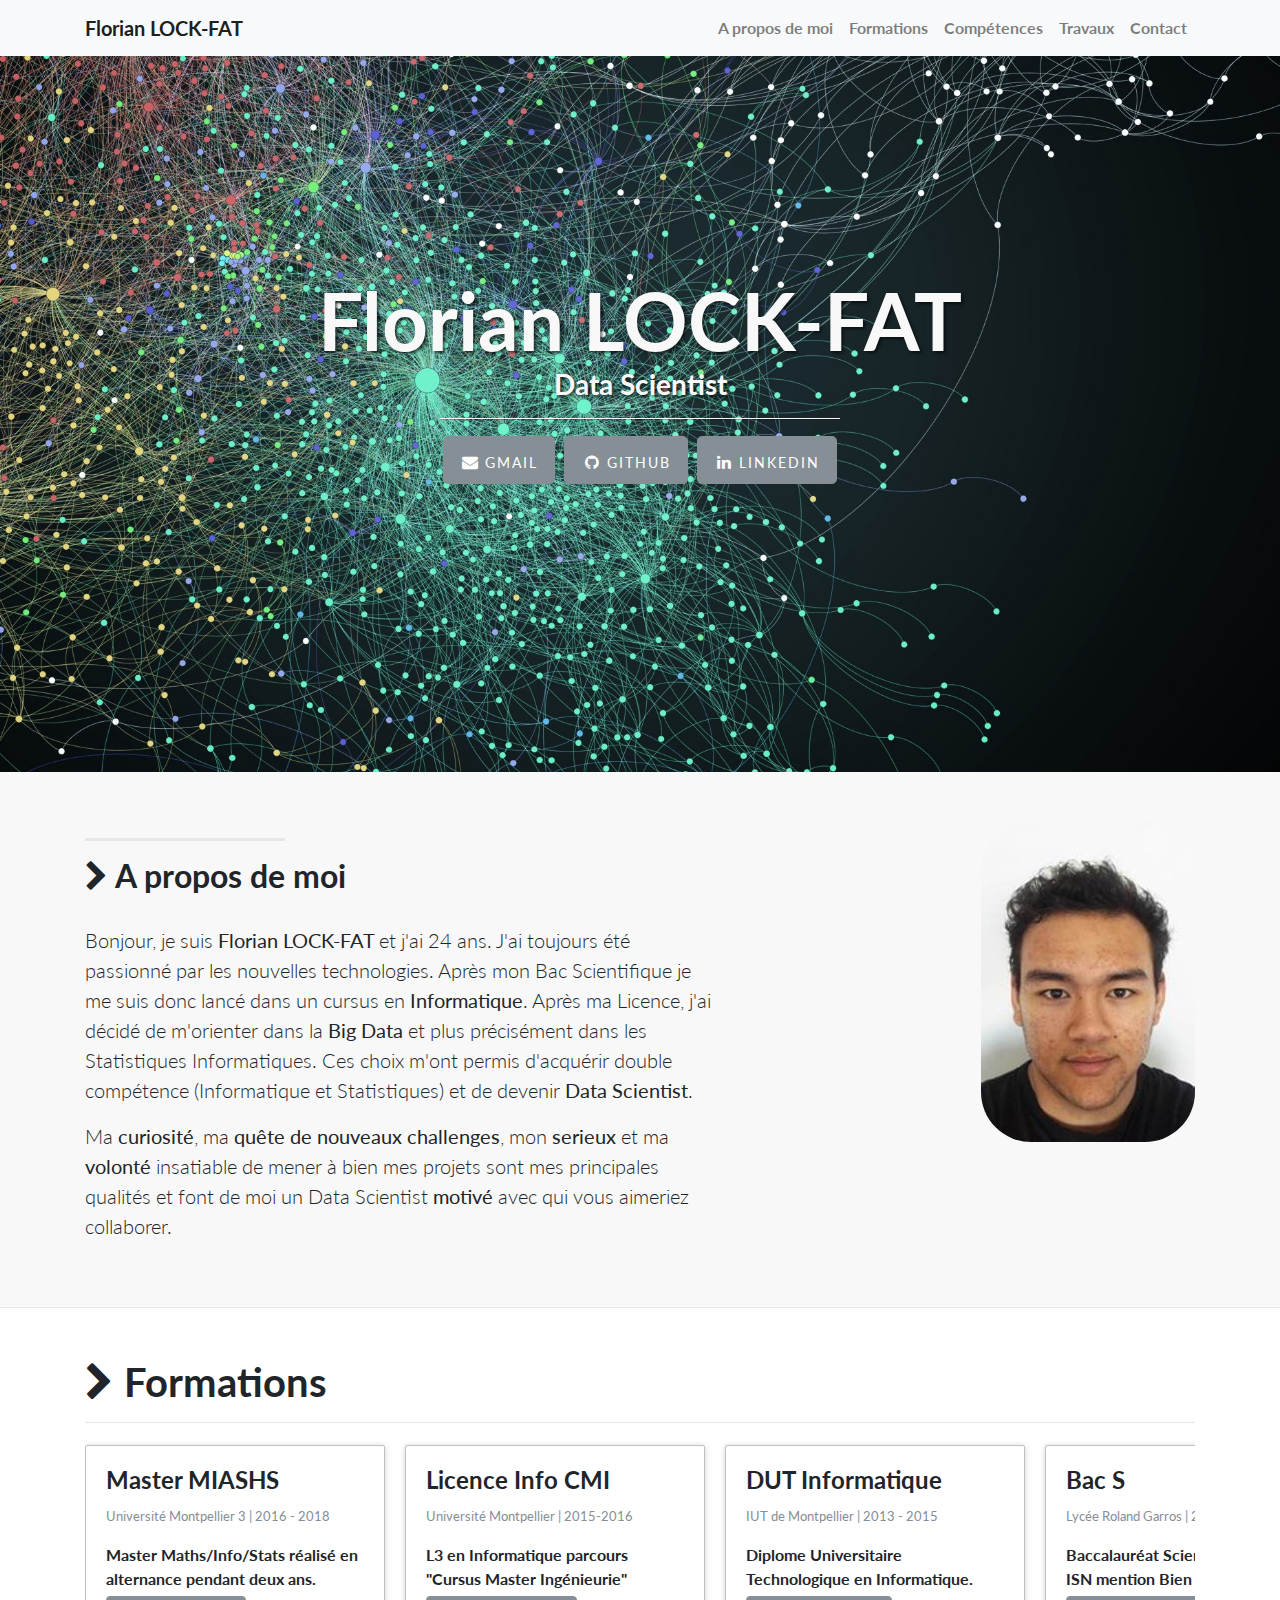
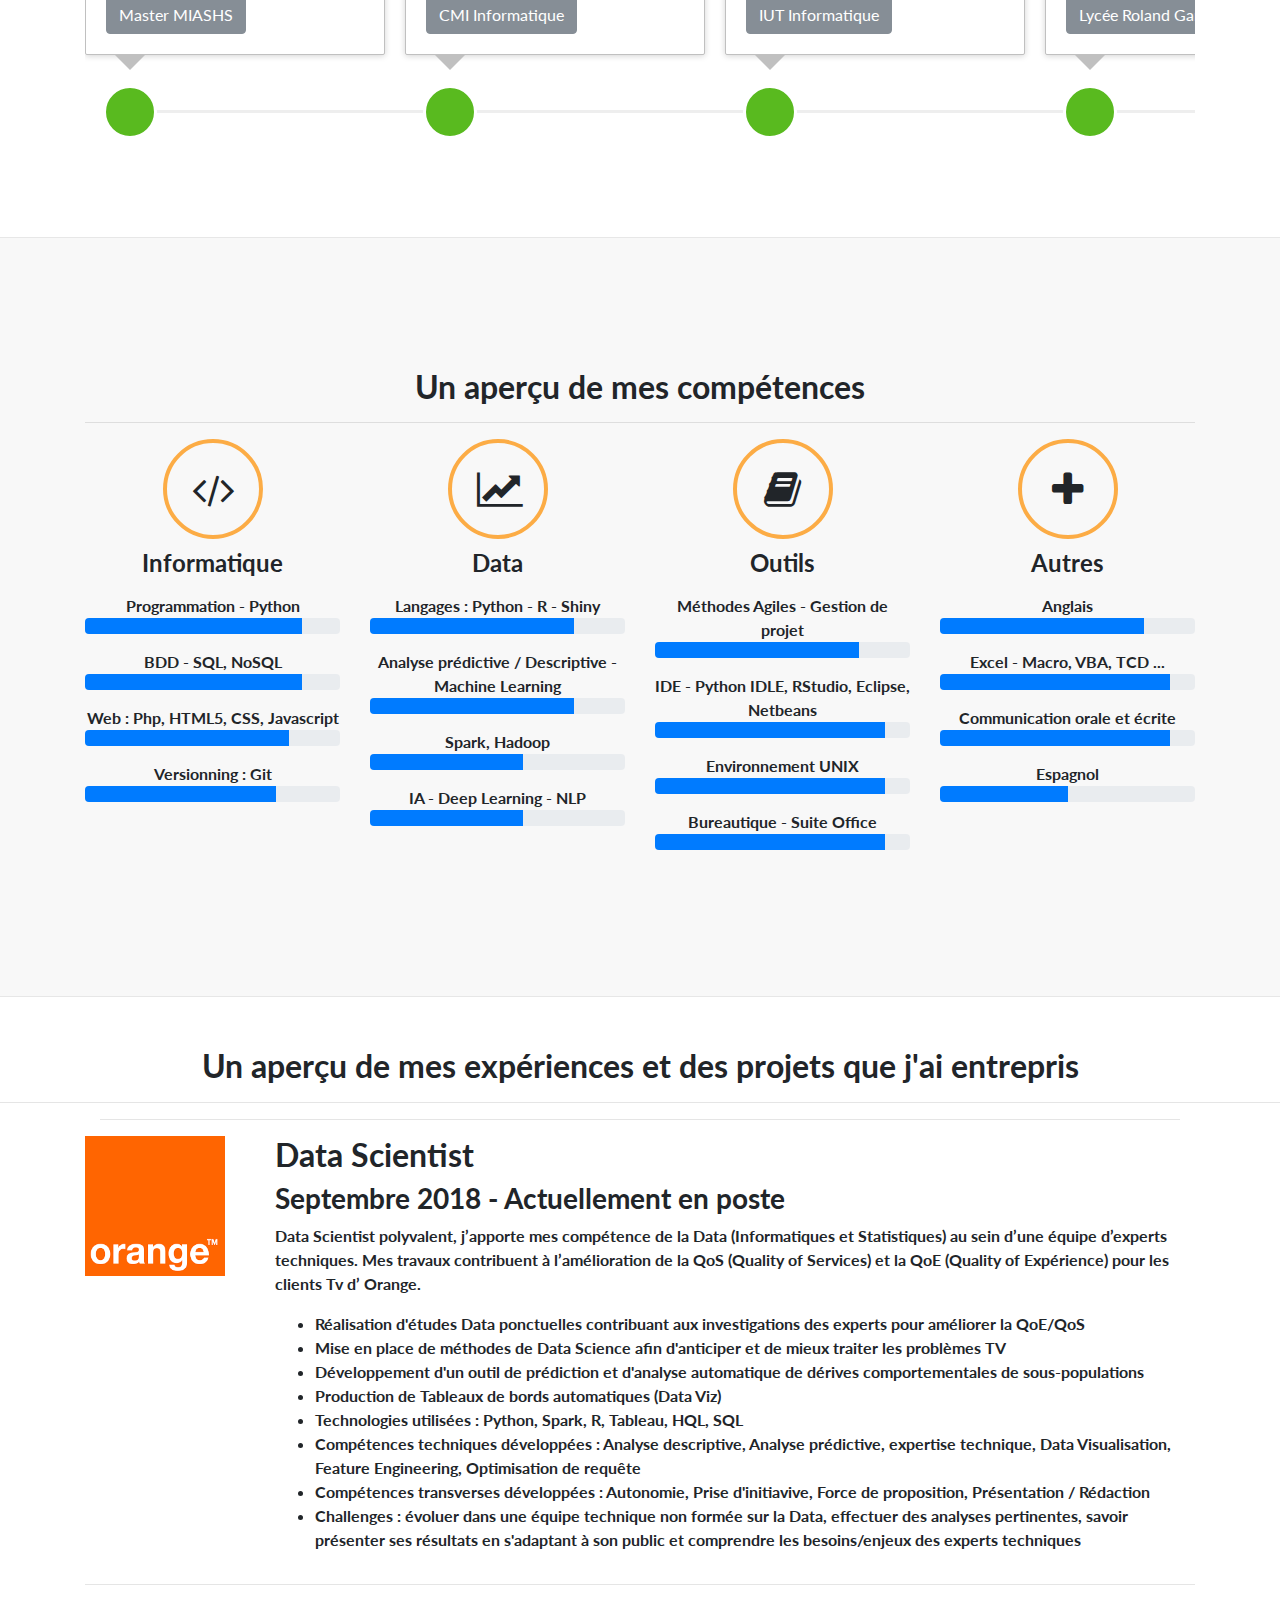
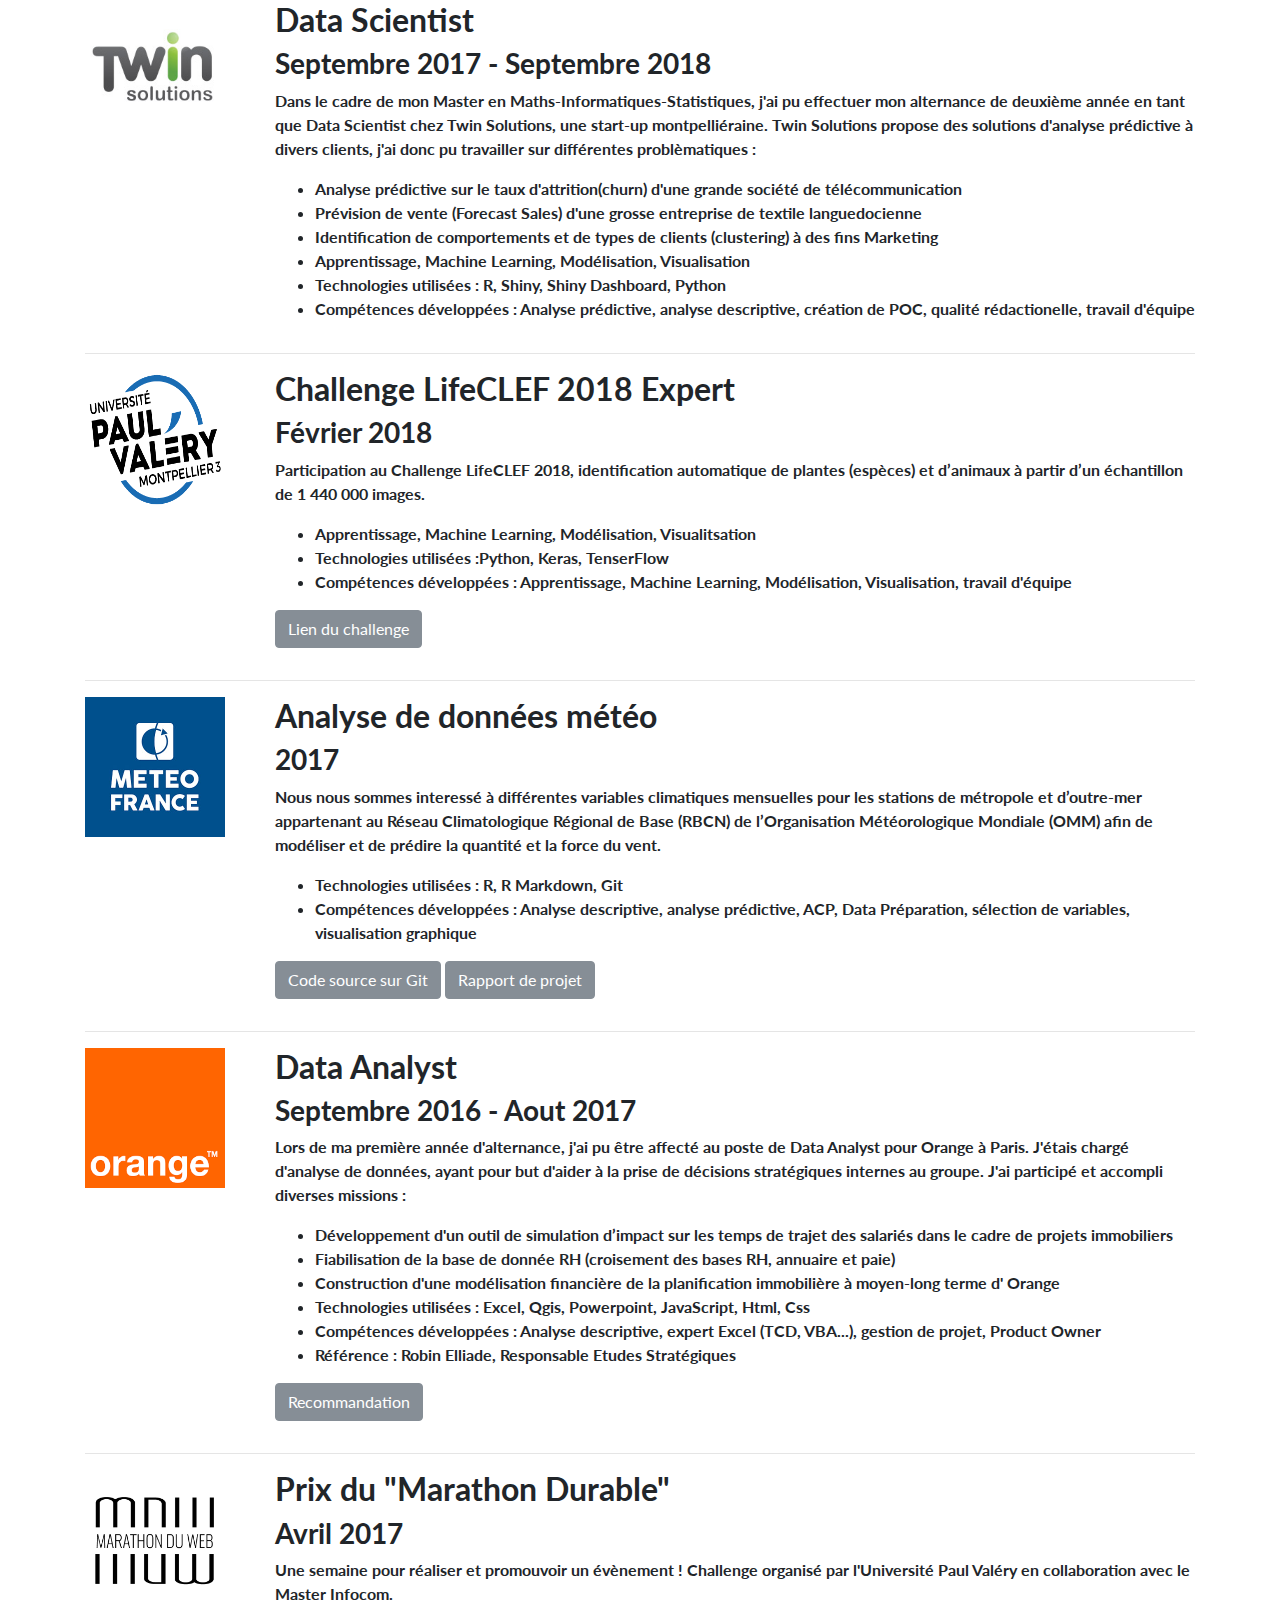
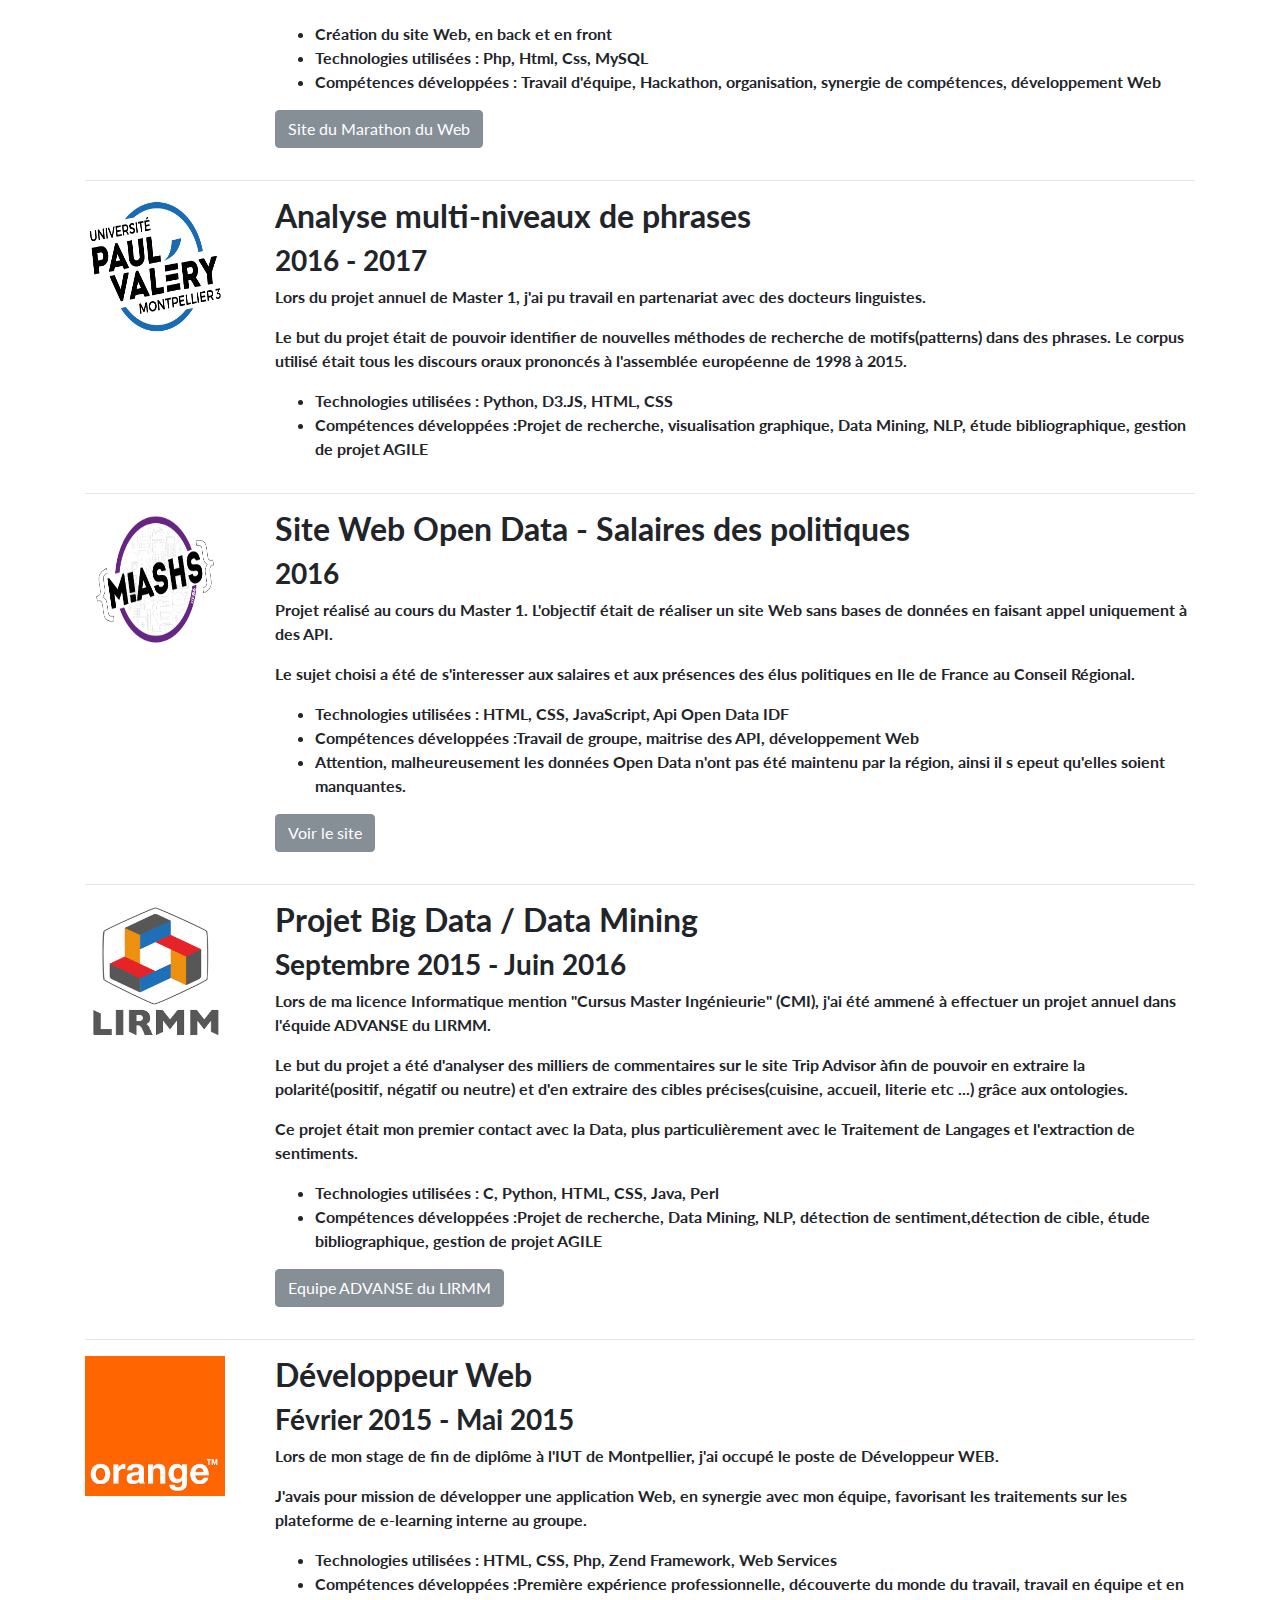
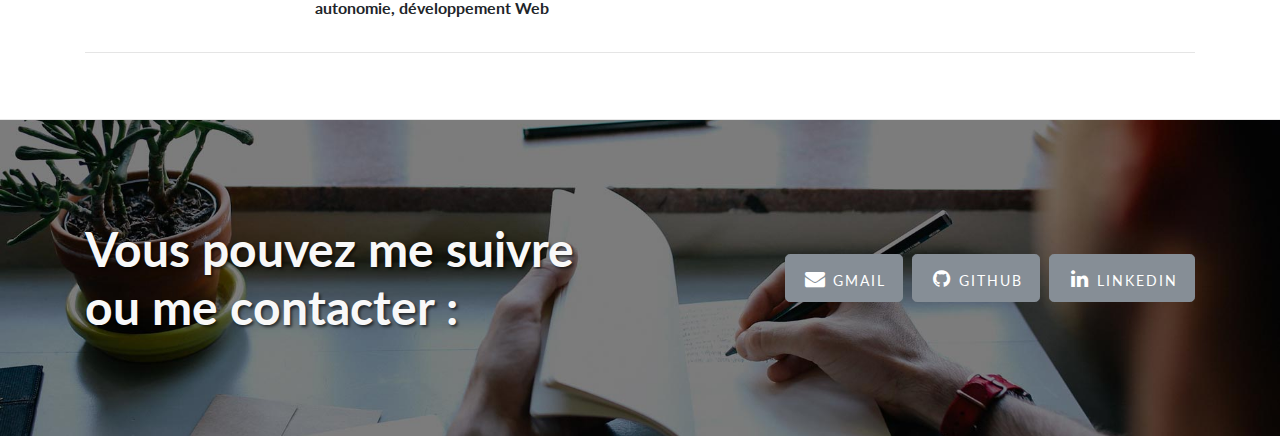
==== index.html @ ee9dd629 "ok" ====
<!DOCTYPE html>
<html lang="en">

  <head>

    <meta charset="utf-8">
    <meta name="viewport" content="width=device-width, initial-scale=1, shrink-to-fit=no">
    <meta name="description" content="">
    <meta name="author" content="">

    <title>Florian LOCK-FAT</title>

    <!-- Bootstrap core CSS -->
    <link href="vendor/bootstrap/css/bootstrap.min.css" rel="stylesheet">

    <!-- Custom fonts for this template -->
    <link href="vendor/font-awesome/css/font-awesome.min.css" rel="stylesheet" type="text/css">
    <link href="https://fonts.googleapis.com/css?family=Lato:300,400,700,300italic,400italic,700italic" rel="stylesheet" type="text/css">

    <!-- Custom styles for this template -->
    <link href="css/landing-page.css" rel="stylesheet" media="screen">
    <link href="style.css" rel="stylesheet">
    <script src="https://ajax.googleapis.com/ajax/libs/jquery/1.7.2/jquery.min.js"></script> <!-- jQuery est inclus ! -->
    <link rel="shortcut icon" href="img/me2.PNG">
    <script src="js/jquery.timelinr-0.9.55.js"></script>
   <!-- Global site tag (gtag.js) - Google Analytics -->
<script async src="https://www.googletagmanager.com/gtag/js?id=UA-88358173-2"></script>
<script>
  window.dataLayer = window.dataLayer || [];
  function gtag(){dataLayer.push(arguments);}
  gtag('js', new Date());

  gtag('config', 'UA-88358173-2');
</script>

    
  

  </head>

  <body>


    <!-- Navigation -->
    <nav class="navbar navbar-expand-lg navbar-light bg-light fixed-top">
      <div class="container">
        <a class="navbar-brand" href="#">
Florian LOCK-FAT</a>
        <button class="navbar-toggler" type="button" data-toggle="collapse" data-target="#navbarResponsive" aria-controls="navbarResponsive" aria-expanded="false" aria-label="Toggle navigation">
          <span class="navbar-toggler-icon"></span>
        </button>
        <div class="collapse navbar-collapse" id="navbarResponsive">
          <ul class="navbar-nav ml-auto">
            <li class="nav-item">
              <a class="nav-link" href="#ap">A propos de moi</a>
            </li>
            <li class="nav-item">
              <a class="nav-link" href="#form">Formations</a>
            </li>
            <li class="nav-item">
              <a class="nav-link" href="#comp">Compétences</a>
            </li>
            <li class="nav-item">
              <a class="nav-link" href="#trav">Travaux</a>
            </li>
            <li class="nav-item">
              <a class="nav-link" href="#cont">Contact</a>
            </li>

          </ul>

        </div>

      </div>

    </nav>


    <!-- Header -->
    <header class="intro-header">
      <div class="container">
        <div class="intro-message">
          <h1>Florian LOCK-FAT</h1>
          <h3>Data Scientist</h3>
          <hr class="intro-divider">
          <ul class="list-inline intro-social-buttons">
            <li class="list-inline-item">
              <a href="mailto:florianlockfat@gmail.com" target="_blank" class="btn btn-secondary btn-lg">
                <i class="fa fa-envelope fa-fw"></i>
                <span class="network-name">Gmail</span>
              </a>
            </li>
            <li class="list-inline-item">
              <a href="https://github.com/lockfatf" target="_blank" class="btn btn-secondary btn-lg">
                <i class="fa fa-github fa-fw"></i>
                <span class="network-name">Github</span>
              </a>
            </li>
            <li class="list-inline-item">
              <a href="https://www.linkedin.com/in/florian-lock-fat-931b92b0/" target="_blank" class="btn btn-secondary btn-lg">
                <i class="fa fa-linkedin fa-fw"></i>
                <span class="network-name">Linkedin</span>
              </a>
            </li>
          </ul>
        </div>
      </div>
    </header>

    <!-- Page Content -->
    <section class="content-section-a" id="ap">

      <div class="container">
        <div class="row">
          <div class="col-lg-7 ml-auto">
            <hr class="section-heading-spacer">
            <div class="clearfix"></div>
            <h2 class="section-heading"><i class="fa fa-chevron-right" aria-hidden="true"></i>
          A propos de moi</h2>
            <p class="lead">
              Bonjour, je suis <b>Florian LOCK-FAT </b>et j'ai 24 ans. J'ai toujours été passionné par 
              les nouvelles technologies. Après mon Bac Scientifique je me suis donc lancé dans un cursus 
              en <b>Informatique</b>. Après ma Licence, j'ai décidé de m'orienter dans la <b>Big Data </b>
              et plus précisément dans les Statistiques Informatiques. Ces choix m'ont permis d'acquérir double compétence 
              (Informatique et Statistiques) et de devenir <b>Data Scientist</b>.
            </p>

            <p class="lead"> Ma <b>curiosité</b>, ma <b>quête de nouveaux challenges</b>, mon <b>serieux</b> et 
              ma <b>volonté</b> insatiable de mener à bien mes projets sont mes principales qualités et 
              font de moi un Data Scientist <b>motivé</b> avec qui vous aimeriez collaborer.
            </p>
          </div>
          <div class="col-lg-5 mr-auto">
            <img class="img-rounded" id="coin" src="img/me.jpg" alt="">
          </div>
        </div>

      </div>
      <!-- /.container -->
    </section>

    <section class="content-section-b" id="form">
      <div class="container">
      <div class="row">
        <div class="col-md-12">

          <div class="page-header">
            <h1><i class="fa fa-chevron-right" aria-hidden="true"></i>
Formations</h1>
<div class="line">
      <hr>
     </div>
          </div>
          <div style="display:inline-block;width:100%;overflow-y:auto;">
          <ul class="timeline timeline-horizontal">
            <li class="timeline-item">
              <div class="timeline-badge success"><i class="glyphicon glyphicon-check"></i></div>
              <div class="timeline-panel">
                <div class="timeline-heading">
                  <h4 class="timeline-title">Master MIASHS</h4>
                  <p><small class="text-muted"><i class="glyphicon glyphicon-time"></i> Université Montpellier 3 | 2016 - 2018</small></p>
                </div>
                <div class="timeline-body">
                  <p>Master Maths/Info/Stats  réalisé en alternance pendant deux ans.</p>
                  <p><a class="btn btn-secondary" href="http://www.univ-montp3.fr/miap/ens/miashs/master/index.html" role="button">Master MIASHS</a></p>
                </div>
              </div>
            </li>
            <li class="timeline-item">
              <div class="timeline-badge success"><i class="glyphicon glyphicon-check"></i></div>
              <div class="timeline-panel">
                <div class="timeline-heading">
                  <h4 class="timeline-title">Licence Info CMI</h4>
                  <p><small class="text-muted"><i class="glyphicon glyphicon-time"></i>Université Montpellier | 2015-2016</small></p>
                </div>
                <div class="timeline-body">
                  <p>L3 en Informatique parcours "Cursus Master Ingénieurie" </p>
                  <p><a class="btn btn-secondary" href="http://cmi-fds.edu.umontpellier.fr/presentation/cmi-informatique/" role="button">CMI Informatique</a></p>
                </div>
              </div>
            </li>
            <li class="timeline-item">
              <div class="timeline-badge success"><i class="glyphicon glyphicon-check"></i></div>
              <div class="timeline-panel">
                <div class="timeline-heading">
                  <h4 class="timeline-title">DUT Informatique</h4>
                  <p><small class="text-muted"><i class="glyphicon glyphicon-time"></i>IUT de Montpellier | 2013 - 2015</small></p>
                </div>
                <div class="timeline-body">
                  <p>Diplome Universitaire Technologique en Informatique.</p>
                  <p><a class="btn btn-secondary" href="http://iutdepinfo.iutmontp.univ-montp2.fr/" role="button">IUT Informatique</a></p>
                </div>
              </div>
            </li>
            <li class="timeline-item">
              <div class="timeline-badge success"><i class="glyphicon glyphicon-check"></i></div>
              <div class="timeline-panel">
                <div class="timeline-heading">
                  <h4 class="timeline-title">Bac S</h4>
                  <p><small class="text-muted"><i class="glyphicon glyphicon-time"></i>Lycée Roland Garros | 2013</small></p>
                
                
                <div class="timeline-body">
                  <p>Baccalauréat Scientifique spécialité ISN mention Bien</p>
                  <p><a class="btn btn-secondary" href="</div>http://lycee-roland-garros.ac-reunion.fr/" role="button">Lycée Roland Garros</a></p>
                </div>
              </div>
            </li>
          </ul>
        </div>
        </div>
      </div>
   </div>
        

    </section>
    <!-- /.content-section-b -->

    <section class="content-section-a" id="comp">

      <!-- Compétences -->
  <div id="Competences" class="text-center">
   <div class="container">
    <div class="section-title center">
     <h2>Un aperçu de mes compétences</h2>
     <div class="line">
      <hr>
     </div>
    </div>
    <div class="space"></div>
    <div class="row">
     <div class="col-md-3 col-sm-6 service" >
      <i class="fa fa-code"></i>
      <h4>Informatique</h4>
      
      	<p>
        <div>
      <div >Programmation - Python</div>
        <div class="progress" style="width: 100%">
        <div class="progress-bar progress-bar-success" role="progressbar" aria-valuenow="90" aria-valuemin="0" aria-valuemax="100" style="width: 85%;">
        </div>
        </div>
      </div>
      </p>
        <div>
      <div >BDD - SQL, NoSQL</div>
        <div class="progress" style="width: 100%">
        <div class="progress-bar progress-bar-success" role="progressbar" aria-valuenow="80" aria-valuemin="0" aria-valuemax="100" style="width: 85%;">
        </div>
        </div>
      </div>
      </p>
      <p>
        <div>
      <div >Web : Php, HTML5, CSS, Javascript</div>
        <div class="progress" style="width: 100%;">
        <div class="progress-bar progress-bar-success" role="progressbar" aria-valuenow="90" aria-valuemin="0" aria-valuemax="100" style="width: 80%;">
        </div>
        </div>
      </div>
      </p>
      <p>
      <p>
        <div>
      <div >Versionning : Git </div>
        <div class="progress" style="width: 100%">
        <div class="progress-bar progress-bar-success" role="progressbar" aria-valuenow="80" aria-valuemin="0" aria-valuemax="100" style="width: 75%;">
        </div>
        </div>
      </div>
      </p>
       

      

     

     

     </div>
     <div class="col-md-3 col-sm-6 service">
      <i class="fa fa-line-chart"></i>
      <h4>Data</h4>
      <p>
        <div>
      <div >Langages : Python - R - Shiny</div>
        <div class="progress" style="width: 100%">
        <div class="progress-bar progress-bar-success" role="progressbar" aria-valuenow="90" aria-valuemin="0" aria-valuemax="100" style="width: 80%;float:right">
        </div>
        </div>
      </div>
      </p>
      <p>
        <div>
      <div >Analyse prédictive / Descriptive - Machine Learning</div>
        <div class="progress" style="width: 100%">
        <div class="progress-bar progress-bar-success" role="progressbar" aria-valuenow="80" aria-valuemin="0" aria-valuemax="100" style="width: 80%;float:right">
        </div>
        </div>
      </div>
      </p>

      <p>
        <div>
      <div >Spark, Hadoop</div>
        <div class="progress" style="width: 100%">
        <div class="progress-bar progress-bar-success" role="progressbar" aria-valuenow="80" aria-valuemin="0" aria-valuemax="100" style="width: 60%;float:right">
        </div>
        </div>
      </div>
      </p>
      <p>
        <div>
      <div >IA - Deep Learning - NLP</div>
        <div class="progress" style="width: 100%">
        <div class="progress-bar progress-bar-success" role="progressbar" aria-valuenow="60" aria-valuemin="0" aria-valuemax="100" style="width: 60%;float:right">
        </div>
        </div>
      </div>
      </p>

      
     </div>
     <div class="col-md-3 col-sm-6 service">
      <i class="fa fa-book"></i>
      <h4>Outils</h4>
      <p>
        <div>
      <div >Méthodes Agiles - Gestion de projet</div>
        <div class="progress" style="width: 100%">
        <div class="progress-bar progress-bar-success" role="progressbar" aria-valuenow="90" aria-valuemin="0" aria-valuemax="100" style="width: 80%;float:right">
        </div>
        </div>
      </div>
      </p>
      <p>
        <div>
      <div >IDE - Python IDLE, RStudio, Eclipse, Netbeans</div>
        <div class="progress" style="width: 100%">
        <div class="progress-bar progress-bar-success" role="progressbar" aria-valuenow="80" aria-valuemin="0" aria-valuemax="100" style="width: 90%;float:right">
        </div>
        </div>
      </div>
      </p>
       <p>
        <div>
      <div >Environnement UNIX</div>
        <div class="progress" style="width: 100%">
        <div class="progress-bar progress-bar-success" role="progressbar" aria-valuenow="80" aria-valuemin="0" aria-valuemax="100" style="width: 90%;float:right">
        </div>
        </div>
      </div>
      </p>
  <div>
      <div >Bureautique - Suite Office</div>
        <div class="progress" style="width: 100%">
        <div class="progress-bar progress-bar-success" role="progressbar" aria-valuenow="80" aria-valuemin="0" aria-valuemax="100" style="width: 90%;float:right">
        </div>
        </div>
      </div>
      </p>
      

     </div>
     <div class="col-md-3 col-sm-6 service">
      <i class="fa fa-plus"></i>
      <h4>Autres</h4>
      <p>
        <div>
      <div >Anglais</div>
        <div class="progress" style="width: 100%">
        <div class="progress-bar progress-bar-success" role="progressbar" aria-valuenow="90" aria-valuemin="0" aria-valuemax="100" style="width: 80%;float:right">
        </div>
        </div>
      </div>
      

      <p>
        <div>
      <div >Excel - Macro, VBA, TCD ...</div>
        <div class="progress" style="width: 100%">
        <div class="progress-bar progress-bar-success" role="progressbar" aria-valuenow="90" aria-valuemin="0" aria-valuemax="100" style="width: 90%;float:right">
        </div>
        </div>
      </div>
      </p>

      <p>
        <div>
      <div >Communication orale et écrite</div>
        <div class="progress" style="width: 100%">
        <div class="progress-bar progress-bar-success" role="progressbar" aria-valuenow="90" aria-valuemin="0" aria-valuemax="100" style="width: 90%">
        </div>
        </div>
      </div>
      </p>

      </p>
      <p>
        <div>
      <div >Espagnol</div>
        <div class="progress" style="width: 100%">
        <div class="progress-bar progress-bar-success" role="progressbar" aria-valuenow="90" aria-valuemin="0" aria-valuemax="100" style="width: 50%;float:right">
        </div>
        </div>
      </div>
      </p>
      

     </div>
    </div>
   </div>
  </div>

    </section>
     <!-- Page Content -->
    <section class="content-section-b" id="trav">
      <h2 style="text-align: center">Un aperçu de mes expériences et des projets que j'ai entrepris</h2>
      <div class="line">
        <hr>
     </div>
      <div class="container marketing">
         <div class="col-lg-12" >
            <hr>
        </div>
          
       
        <!-- Three columns of text below the carousel -->
        <div class="row">
           <div class="col-lg-2">
            <img  src="orange.png" alt="Generic placeholder image" width="140" height="140">
          </div>
          <div class="col-lg-10" style ="text-align:left">
            
            <h2>Data Scientist</h2>
            <h3>Septembre 2018 - Actuellement en poste</h3>

            <p>Data Scientist polyvalent, 
              j’apporte mes compétence de la Data (Informatiques et Statistiques) au sein d’une équipe d’experts techniques.
              Mes travaux contribuent à l’amélioration de la QoS (Quality of Services) et la QoE (Quality of Expérience) pour 
              les clients Tv d’ Orange. </p>
            <ul>
              <li>Réalisation d'études Data ponctuelles contribuant aux investigations des experts pour améliorer la QoE/QoS</li>
              <li>Mise en place de méthodes de Data Science afin d'anticiper et de mieux traiter les problèmes TV</li>
              <li>Développement d'un outil de prédiction et d'analyse automatique de dérives comportementales de sous-populations </li>
              <li>Production de Tableaux de bords automatiques (Data Viz)
              </li>
               <li>Technologies utilisées : Python, Spark, R, Tableau, HQL, SQL</li>
               <li>Compétences techniques développées : Analyse descriptive, Analyse prédictive, expertise technique, Data Visualisation,
              Feature Engineering, Optimisation de requête</li>
              <li>Compétences transverses développées : Autonomie, Prise d'initiavive, Force de proposition, Présentation / Rédaction</li>
               <li>Challenges : évoluer dans une équipe technique non formée sur la Data, effectuer des analyses pertinentes, 
                 savoir présenter ses résultats en s'adaptant à son public et comprendre les besoins/enjeux des experts techniques</li>
              </ul>
       
          
          </div><!-- /.col-lg-4 -->
          <div class="col-lg-12" >
            <hr>
        </div>
          <div class="col-lg-2">
            <img class="rounded-circle" src="twin.png" alt="Generic placeholder image" width="140" height="140">
          </div>
          
          <div class="col-lg-10" >
            
            <h2>Data Scientist</h2>
            <h3>Septembre 2017 - Septembre 2018</h3>
            <p>Dans le cadre de mon Master en Maths-Informatiques-Statistiques, j'ai pu effectuer mon alternance de deuxième année en tant que Data Scientist chez Twin Solutions, une start-up montpelliéraine. 
              Twin Solutions propose des solutions d'analyse prédictive à divers clients, j'ai donc pu travailler sur différentes problèmatiques : </p>
           <ul>
              <li>Analyse prédictive sur le taux d'attrition(churn) d'une grande société de télécommunication</li>
              <li>Prévision de vente (Forecast Sales) d'une grosse entreprise de textile languedocienne</li>
              <li>Identification de comportements et de types de clients (clustering) à des fins Marketing</li>
              <li>Apprentissage, Machine Learning, Modélisation, Visualisation</li>
              <li>Technologies utilisées : R, Shiny, Shiny Dashboard, Python</li>
              <li>Compétences développées : Analyse prédictive, analyse descriptive, création de POC, qualité rédactionelle, travail d'équipe</li>
            </ul>
            
          </div><!-- /.col-lg-4 -->
          <div class="col-lg-12" >
            <hr>
           </div>

          <div class="col-lg-2">
            <img src="upv.png" alt="Generic placeholder image" width="140" height="140">
          </div>
          <div class="col-lg-10" >
            
            <h2>Challenge LifeCLEF 2018 Expert</h2>
            <h3>Février 2018</h3>
            <p>Participation au Challenge LifeCLEF 2018, identification automatique de plantes (espèces) et d’animaux à partir d’un échantillon de 1 440 000 images.</p>
           
              <ul>
              <li>Apprentissage, Machine Learning, Modélisation, Visualitsation</li>
              <li>Technologies utilisées :Python, Keras, TenserFlow</li>
              <li>Compétences développées : Apprentissage, Machine Learning, Modélisation, Visualisation, travail d'équipe</li>
            </ul>
            <p>
              <a target="_blank" class="btn btn-secondary" href="http://www.imageclef.org/node/228" role="button">Lien du challenge</a></p>
            
          </div><!-- /.col-lg-4 -->
          
           <div class="col-lg-12" >
            <hr>
           </div>
            <div class="col-lg-2">
            <img  src="meteo.jpeg" alt="Generic placeholder image" width="140" height="140">
          </div>
          <div class="col-lg-10" style ="text-align:left">
            
            <h2>Analyse de données météo</h2>
            <h3>2017</h3>
            <p>Nous nous sommes interessé à différentes variables climatiques mensuelles pour les stations de
            métropole et d’outre-mer appartenant au Réseau Climatologique Régional de Base (RBCN) de l’Organisation
            Météorologique Mondiale (OMM) afin de modéliser et de prédire la quantité et la force du vent.</p>
            <ul>
               <li>Technologies utilisées : R, R Markdown, Git</li>
               <li>Compétences développées : Analyse descriptive, analyse prédictive, ACP, Data Préparation, sélection de variables, visualisation graphique</li>
             </ul>
            <p><a target="_blank" class="btn btn-secondary" href="https://github.com/lockfatf/AnalyseDonneesMeteo" role="button">Code source sur Git</a>
              <a target="_blank" class="btn btn-secondary" href="https://github.com/lockfatf/AnalyseDonneesMeteo/blob/master/RapportProjet.pdf" role="button">Rapport de projet</a></p>
          </div><!-- /.col-lg-4 -->
          
          <div class="col-lg-12" >
            <hr>
           </div>
        <div class="col-lg-2">
            <img  src="orange.png" alt="Generic placeholder image" width="140" height="140">
          </div>
          <div class="col-lg-10" style ="text-align:left">
            
            <h2>Data Analyst</h2>
            <h3>Septembre 2016 - Aout 2017</h3>

            <p>Lors de ma première année d'alternance, j'ai pu être affecté au poste de Data Analyst pour Orange à Paris. 
              J'étais chargé d'analyse de données, ayant pour but d'aider à la prise de décisions stratégiques internes au groupe. 
              J'ai participé et accompli diverses missions : </p>
            <ul>
              <li>Développement d'un outil de simulation d’impact sur les temps de trajet des salariés dans le cadre de projets immobiliers</li>
              <li>Fiabilisation de la base de donnée RH (croisement des bases RH, annuaire et paie)</li>
              <li>Construction d'une modélisation financière de la planification immobilière à moyen-long terme d' Orange
              </li>
               <li>Technologies utilisées : Excel, Qgis, Powerpoint, JavaScript, Html, Css</li>
               <li>Compétences développées : Analyse descriptive, expert Excel (TCD, VBA...), gestion de projet, Product Owner</li>
               <li>Référence : Robin Elliade, Responsable Etudes Stratégiques </li>
              </ul>
               <a target="_blank" class="btn btn-secondary" href="reco.pdf" role="button">Recommandation</a></p>
          
          </div><!-- /.col-lg-4 -->
          <div class="col-lg-12" >
            <hr>
           </div>
           <div class="col-lg-2">
            <img  src="mdw.png" alt="Generic placeholder image" width="140" height="140">
          </div>
          <div class="col-lg-10">
            
            <h2>Prix du "Marathon Durable"</h2>
            <h3>Avril 2017</h3>
            <p>Une semaine pour réaliser et promouvoir un évènement ! Challenge organisé par l'Université Paul Valéry en collaboration avec le Master Infocom.</p>
            
            <ul>
              <li>Création du site Web, en back et en front</li>
              <li>Technologies utilisées : Php, Html, Css, MySQL</li>
              <li>Compétences développées : Travail d'équipe, Hackathon, organisation, synergie de compétences, développement Web</li>
            </ul>
            <p><a target="_blank" class="btn btn-secondary" href="http://www.univ-montp3.fr/miap/ens/miashs/marathon/" role="button">Site du Marathon du Web</a></p>
          </div><!-- /.col-lg-4 -->
           
          <div class="col-lg-12" >
            <hr>
           </div>
           <div class="col-lg-2">
            <img  src="upv.png" alt="Generic placeholder image" width="140" height="140">
          </div>
          <div class="col-lg-10">
            
            <h2>Analyse multi-niveaux de phrases</h2>
            <h3>2016 - 2017</h3>
            <p>Lors du projet annuel de Master 1, j'ai pu travail en partenariat avec des docteurs linguistes.</p>
            <p>Le but du projet était de pouvoir identifier de nouvelles méthodes de recherche de motifs(patterns) dans des phrases. Le corpus utilisé était tous les discours oraux prononcés à l'assemblée européenne de 1998 à 2015.</p>
            <ul>
            <li>Technologies utilisées : Python, D3.JS, HTML, CSS</li>
            <li>Compétences développées :Projet de recherche, visualisation graphique, Data Mining, NLP, étude bibliographique, gestion de projet AGILE</li>
          </ul>
           
          </div><!-- /.col-lg-4 -->
          <div class="col-lg-12" >
            <hr>
           </div>
           <div class="col-lg-2">
            <img  src="logoMIASHS.png" alt="Generic placeholder image" width="140" height="140">
          </div>
          <div class="col-lg-10">
            
            <h2>Site Web Open Data - Salaires des politiques</h2>
            <h3>2016</h3>
            <p>Projet réalisé au cours du Master 1. L'objectif était de réaliser un site Web sans bases de données en faisant appel uniquement à des API.</p>
            <p>Le sujet choisi a été de s'interesser aux salaires et aux présences des élus politiques en Ile de France au Conseil Régional.</p>
            <ul>
            <li>Technologies utilisées : HTML, CSS, JavaScript, Api Open Data IDF</li>
            <li>Compétences développées :Travail de groupe, maitrise des API, développement Web</li>
              <li> Attention, malheureusement les données Open Data n'ont pas été maintenu par la région, ainsi il s epeut qu'elles soient manquantes. </li>
     
          </ul>
            
            <p><a target="_blank" class="btn btn-secondary" href="https://jgaussens.github.io/elusIDF/" role="button">Voir le site</a></p>
          </div><!-- /.col-lg-4 -->
          
          <div class="col-lg-12" >
            <hr>
           </div>
           <div class="col-lg-2">
            <img  src="lirmm.png" alt="Generic placeholder image" width="140" height="140">
          </div>
         <div class="col-lg-10">
            
            <h2>Projet Big Data / Data Mining</h2>
            <h3>Septembre 2015 - Juin 2016</h3>
            <p>Lors de ma licence Informatique mention "Cursus Master Ingénieurie" (CMI), j'ai été ammené à effectuer un projet annuel dans l'équide ADVANSE du LIRMM.</p>
            <p>Le but du projet a été d'analyser des milliers de commentaires sur le site Trip Advisor àfin de pouvoir en extraire la polarité(positif, négatif ou neutre) et d'en extraire des cibles précises(cuisine, accueil, literie etc ...) grâce aux ontologies.</p>
            <p>Ce projet était mon premier contact avec la Data, plus particulièrement avec le Traitement de Langages et l'extraction de sentiments.
           	<p>
            <ul>
            <li>Technologies utilisées : C, Python, HTML, CSS, Java, Perl</li>
            <li>Compétences développées :Projet de recherche, Data Mining, NLP, détection de sentiment,détection de cible, étude bibliographique, gestion de projet AGILE</li>
           </ul>
       
          <p><a target="_blank" class="btn btn-secondary" href="http://www.lirmm.fr/recherche/equipes/advanse" role="button">Equipe ADVANSE du LIRMM</a></p>
             </div><!-- /.col-lg-4 -->
          <div class="col-lg-12" >
            <hr>
          </div>
          <div class="col-lg-2">
            <img  src="orange.png" alt="Generic placeholder image" width="140" height="140">
          </div>
          <div class="col-lg-10">
            
            <h2>Développeur Web</h2>
            <h3>Février 2015 - Mai 2015</h3>
            <p>Lors de mon stage de fin de diplôme à l'IUT de Montpellier, j'ai occupé le poste de Développeur WEB.</p>
            <p>J'avais pour mission de développer une application Web, en synergie avec mon équipe, favorisant les traitements sur les plateforme de e-learning interne au groupe.</p>
            <ul>
            <li>Technologies utilisées : HTML, CSS, Php, Zend Framework, Web Services</li>
            <li>Compétences développées :Première expérience professionnelle, découverte du monde du travail, travail en équipe et en autonomie, développement Web</li>
           </ul>
          </div><!-- /.col-lg-4 -->
          
          <div class="col-lg-12" >
            <hr>
          </div>
          
        </div><!-- /.row -->


       

      </div>
    </section>

   

    <aside class="banner" id="cont">

      <div class="container">

        <div class="row">
          <div class="col-lg-6 my-auto">
            <h2>Vous pouvez me suivre ou me contacter : </h2>
          </div>
          <div class="col-lg-6 my-auto">
            <ul class="list-inline banner-social-buttons">
              <li class="list-inline-item">
              <a href="mailto:florianlockfat@gmail.com" target="_blank" class="btn btn-secondary btn-lg">
                <i class="fa fa-envelope fa-fw"></i>
                <span class="network-name">Gmail</span>
              </a>
            </li>
            <li class="list-inline-item">
              <a href="https://github.com/lockfatf" target="_blank" class="btn btn-secondary btn-lg">
                <i class="fa fa-github fa-fw"></i>
                <span class="network-name">Github</span>
              </a>
            </li>
            <li class="list-inline-item">
              <a href="https://www.linkedin.com/in/florian-lock-fat-931b92b0/" target="_blank" class="btn btn-secondary btn-lg">
                <i class="fa fa-linkedin fa-fw"></i>
                <span class="network-name">Linkedin</span>
              </a>
            </li>
            </ul>
          </div>
        </div>
       
      </div>




      <!-- /.container -->
    </aside>
    <!-- /.banner -->

    <!-- Footer -->
   

    <!-- Bootstrap core JavaScript -->
    <script src="vendor/jquery/jquery.min.js"></script>
    <script src="vendor/bootstrap/js/bootstrap.bundle.min.js"></script>

  </body>

</html>
---- css/landing-page.css ----
/*!
 * Start Bootstrap - Landing Page (https://startbootstrap.com/template-overviews/landing-page)
 * Copyright 2013-2017 Start Bootstrap
 * Licensed under MIT (https://github.com/BlackrockDigital/startbootstrap-landing-page/blob/master/LICENSE)
 */

body, html {
  width: 100%;
  height: 100%;
}

body, h1, h2, h3, h4, h5, h6 {
  font-family: "Lato", "Helvetica Neue", Helvetica, Arial, sans-serif;
  font-weight: 700;
}

.intro-header {
  padding-top: 50px;
  padding-bottom: 50px;
  text-align: center;
  color: #f8f8f8;
  background: url(../img/intro-bg.jpg) no-repeat center center;
  background-size: cover;
}

.intro-message {
  position: relative;
  padding-top: 20%;
  padding-bottom: 20%;
}

.intro-message>h1 {
  margin: 0;
  text-shadow: 2px 2px 3px rgba(0, 0, 0, 0.6);
  font-size: 5em;
}

.intro-divider {
  width: 400px;
  border-top: 1px solid #f8f8f8;
  border-bottom: 1px solid rgba(0, 0, 0, 0.2);
}

.intro-message>h3 {
  text-shadow: 2px 2px 3px rgba(0, 0, 0, 0.6);
}

.intro-social-buttons i {
  font-size: 80%;
}

@media(max-width:767px) {
  .intro-message {
    padding-bottom: 15%;
  }
  .intro-message>h1 {
    font-size: 3em;
  }
  ul.intro-social-buttons>li {
    display: block;
    margin-bottom: 20px;
    padding: 0;
  }
  ul.intro-social-buttons>li:last-child {
    margin-bottom: 0;
  }
  .intro-divider {
    width: 100%;
  }
}

.network-name {
  text-transform: uppercase;
  font-size: 14px;
  font-weight: 400;
  letter-spacing: 2px;
}

.content-section-a {
  padding: 50px 0;
  background-color: #f8f8f8;
}

.content-section-b {
  padding: 50px 0;
  border-top: 1px solid #e7e7e7;
  border-bottom: 1px solid #e7e7e7;
}

.section-heading {
  margin-bottom: 30px;
}

.section-heading-spacer {
  float: left;
  width: 200px;
  border-top: 3px solid #e7e7e7;
}

.banner {
  padding: 100px 0;
  color: #f8f8f8;
  background: url(../img/banner-bg.jpg) no-repeat center center;
  background-size: cover;
}

.banner h2 {
  margin: 0;
  text-shadow: 2px 2px 3px rgba(0, 0, 0, 0.6);
  font-size: 3em;
}

.banner ul {
  margin-bottom: 0;
}

.banner-social-buttons {
  float: right;
  margin-top: 0;
}

@media(max-width:1199px) {
  ul.banner-social-buttons {
    float: left;
    margin-top: 15px;
  }
}

@media(max-width:767px) {
  .banner h2 {
    margin: 0;
    text-shadow: 2px 2px 3px rgba(0, 0, 0, 0.6);
    font-size: 3em;
  }
  ul.banner-social-buttons>li {
    display: block;
    margin-bottom: 20px;
    padding: 0;
  }
  ul.banner-social-buttons>li:last-child {
    margin-bottom: 0;
  }
}

footer {
  padding: 50px 0;
  background-color: #f8f8f8;
}

p.copyright {
  margin: 15px 0 0;
}
---- style.css ----
/* Timeline */
.timeline,
.timeline-horizontal {
  list-style: none;
  padding: 20px;
  position: relative;
}
.timeline:before {
  top: 40px;
  bottom: 0;
  position: absolute;
  content: " ";
  width: 3px;
  background-color: #eeeeee;
  left: 50%;
  margin-left: -1.5px;
}
.timeline .timeline-item {
  margin-bottom: 20px;
  position: relative;
}
.timeline .timeline-item:before,
.timeline .timeline-item:after {
  content: "";
  display: table;
}
.timeline .timeline-item:after {
  clear: both;
}
.timeline .timeline-item .timeline-badge {
  color: #fff;
  width: 54px;
  height: 54px;
  line-height: 52px;
  font-size: 22px;
  text-align: center;
  position: absolute;
  top: 18px;
  left: 50%;
  margin-left: -25px;
  background-color: #7c7c7c;
  border: 3px solid #ffffff;
  z-index: 100;
  border-top-right-radius: 50%;
  border-top-left-radius: 50%;
  border-bottom-right-radius: 50%;
  border-bottom-left-radius: 50%;
}
.timeline .timeline-item .timeline-badge i,
.timeline .timeline-item .timeline-badge .fa,
.timeline .timeline-item .timeline-badge .glyphicon {
  top: 2px;
  left: 0px;
}
.timeline .timeline-item .timeline-badge.primary {
  background-color: #1f9eba;
}
.timeline .timeline-item .timeline-badge.info {
  background-color: #5bc0de;
}
.timeline .timeline-item .timeline-badge.success {
  background-color: #59ba1f;
}
.timeline .timeline-item .timeline-badge.warning {
  background-color: #d1bd10;
}
.timeline .timeline-item .timeline-badge.danger {
  background-color: #ba1f1f;
}
.timeline .timeline-item .timeline-panel {
  position: relative;
  width: 46%;
  float: left;
  right: 16px;
  border: 1px solid #c0c0c0;
  background: #ffffff;
  border-radius: 2px;
  padding: 20px;
  -webkit-box-shadow: 0 1px 6px rgba(0, 0, 0, 0.175);
  box-shadow: 0 1px 6px rgba(0, 0, 0, 0.175);
}
.timeline .timeline-item .timeline-panel:before {
  position: absolute;
  top: 26px;
  right: -16px;
  display: inline-block;
  border-top: 16px solid transparent;
  border-left: 16px solid #c0c0c0;
  border-right: 0 solid #c0c0c0;
  border-bottom: 16px solid transparent;
  content: " ";
}
.timeline .timeline-item .timeline-panel .timeline-title {
  margin-top: 0;
  color: inherit;
}
.timeline .timeline-item .timeline-panel .timeline-body > p,
.timeline .timeline-item .timeline-panel .timeline-body > ul {
  margin-bottom: 0;
}
.timeline .timeline-item .timeline-panel .timeline-body > p + p {
  margin-top: 5px;
}
.timeline .timeline-item:last-child:nth-child(even) {
  float: right;
}
.timeline .timeline-item:nth-child(even) .timeline-panel {
  float: right;
  left: 16px;
}
.timeline .timeline-item:nth-child(even) .timeline-panel:before {
  border-left-width: 0;
  border-right-width: 14px;
  left: -14px;
  right: auto;
}
.timeline-horizontal {
  list-style: none;
  position: relative;
  padding: 20px 0px 20px 0px;
  display: inline-block;
}
.timeline-horizontal:before {
  height: 3px;
  top: auto;
  bottom: 26px;
  left: 56px;
  right: 0;
  width: 100%;
  margin-bottom: 20px;
}
.timeline-horizontal .timeline-item {
  display: table-cell;
  height: 280px;
  width: 20%;
  min-width: 320px;
  float: none !important;
  padding-left: 0px;
  padding-right: 20px;
  margin: 0 auto;
  vertical-align: bottom;
}
.timeline-horizontal .timeline-item .timeline-panel {
  top: auto;
  bottom: 64px;
  display: inline-block;
  float: none !important;
  left: 0 !important;
  right: 0 !important;
  width: 100%;
  margin-bottom: 20px;
}
.timeline-horizontal .timeline-item .timeline-panel:before {
  top: auto;
  bottom: -16px;
  left: 28px !important;
  right: auto;
  border-right: 16px solid transparent !important;
  border-top: 16px solid #c0c0c0 !important;
  border-bottom: 0 solid #c0c0c0 !important;
  border-left: 16px solid transparent !important;
}
.timeline-horizontal .timeline-item:before,
.timeline-horizontal .timeline-item:after {
  display: none;
}
.timeline-horizontal .timeline-item .timeline-badge {
  top: auto;
  bottom: 0px;
  left: 43px;
}

.intro-header{
  background-image: url(img/data.jpeg)
}

#coin {

    overflow:hidden;
    -webkit-border-radius:50px;
    -moz-border-radius:50px;
    border-radius:50px;
    float:right;

}

/* Compétences */
#Competences {
 padding: 80px 0;
}
            
.espace {
 margin-top: 40px;
}
            
#Competences i.fa {
 font-size: 40px;
 border: solid #FCAC45 4px;
 width: 100px;
 height: 100px;
 padding: 27px 25px;
 margin-bottom: 10px;
 border-radius: 50%;
 transition: all 0.5s;
}
            
#Competences i.fa.fa mobile {
 font-size: 50px;
 padding: 20px 25px;
}
            
#Competences .Service:hover > i.fa {
 background: #FCAC45;
 color: #ffffff;}

 #progress-bar progress-bar-success{
  background-color: :green;
 }
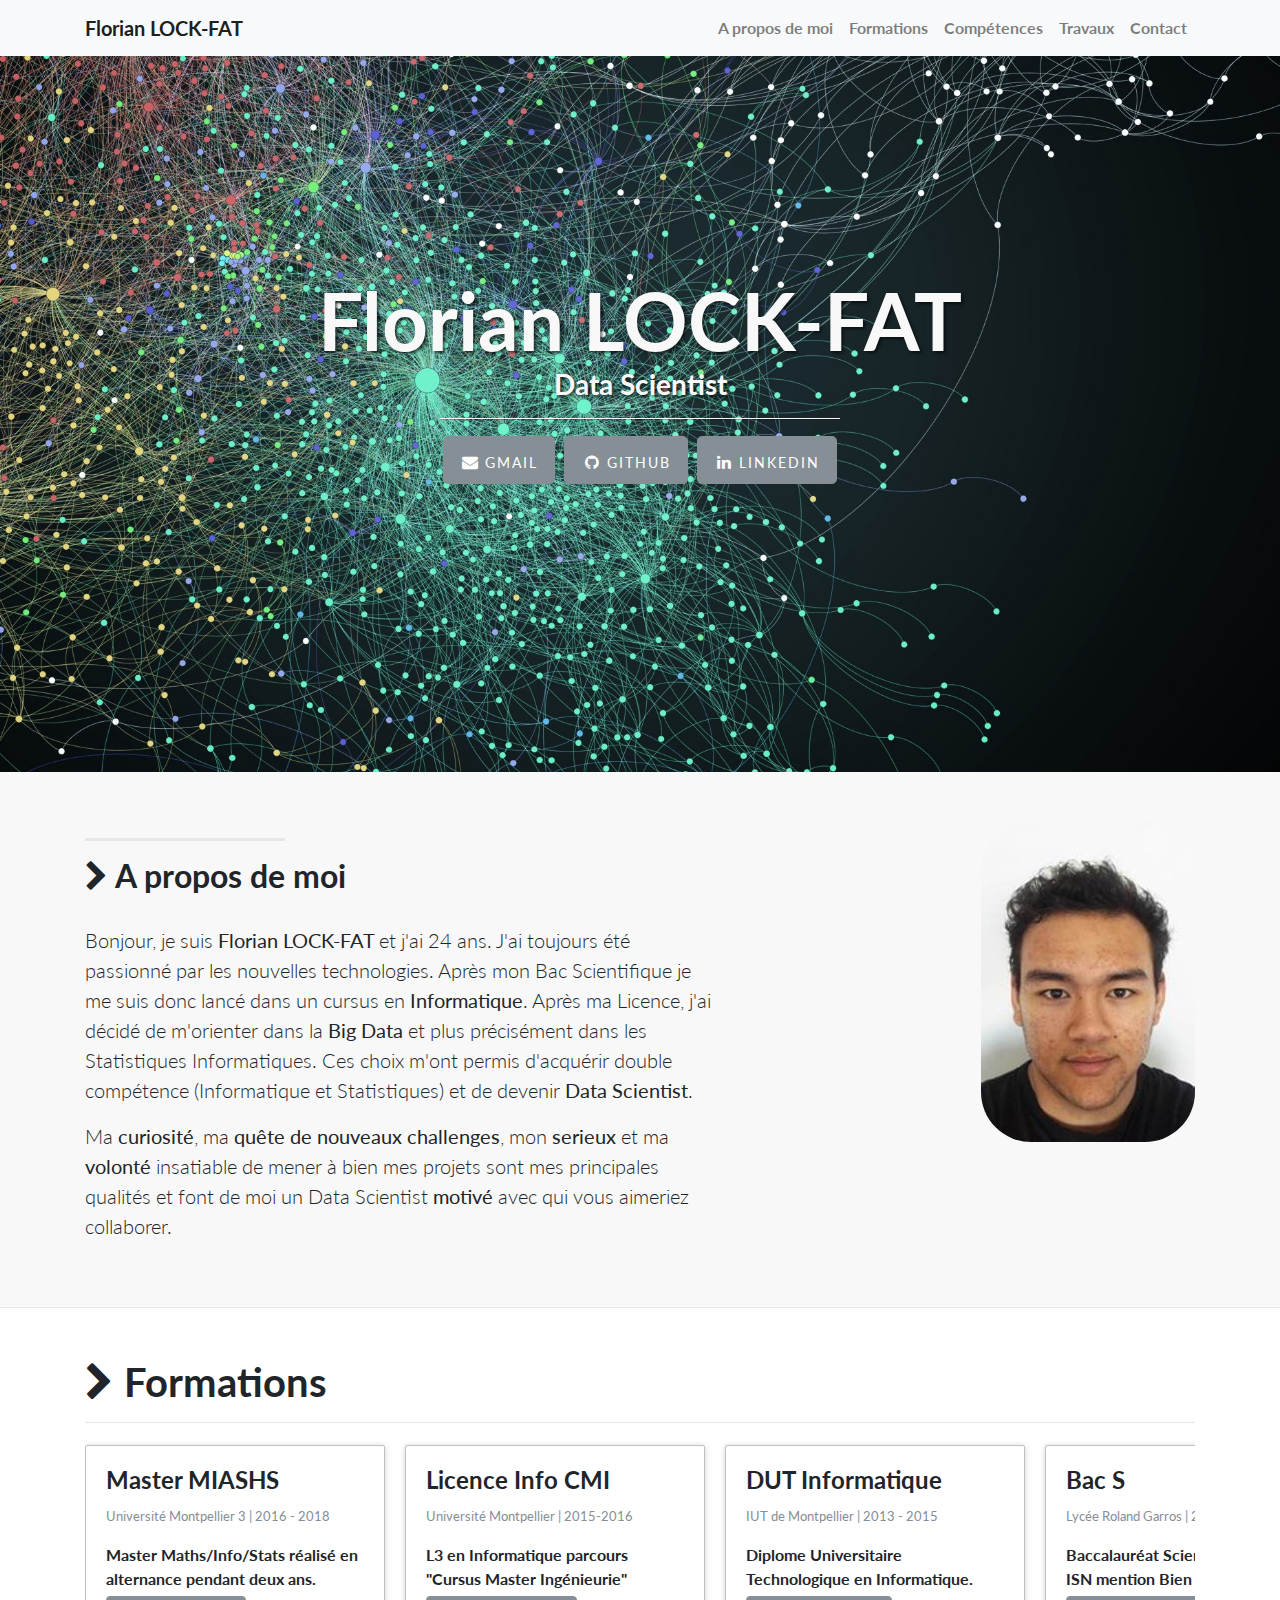
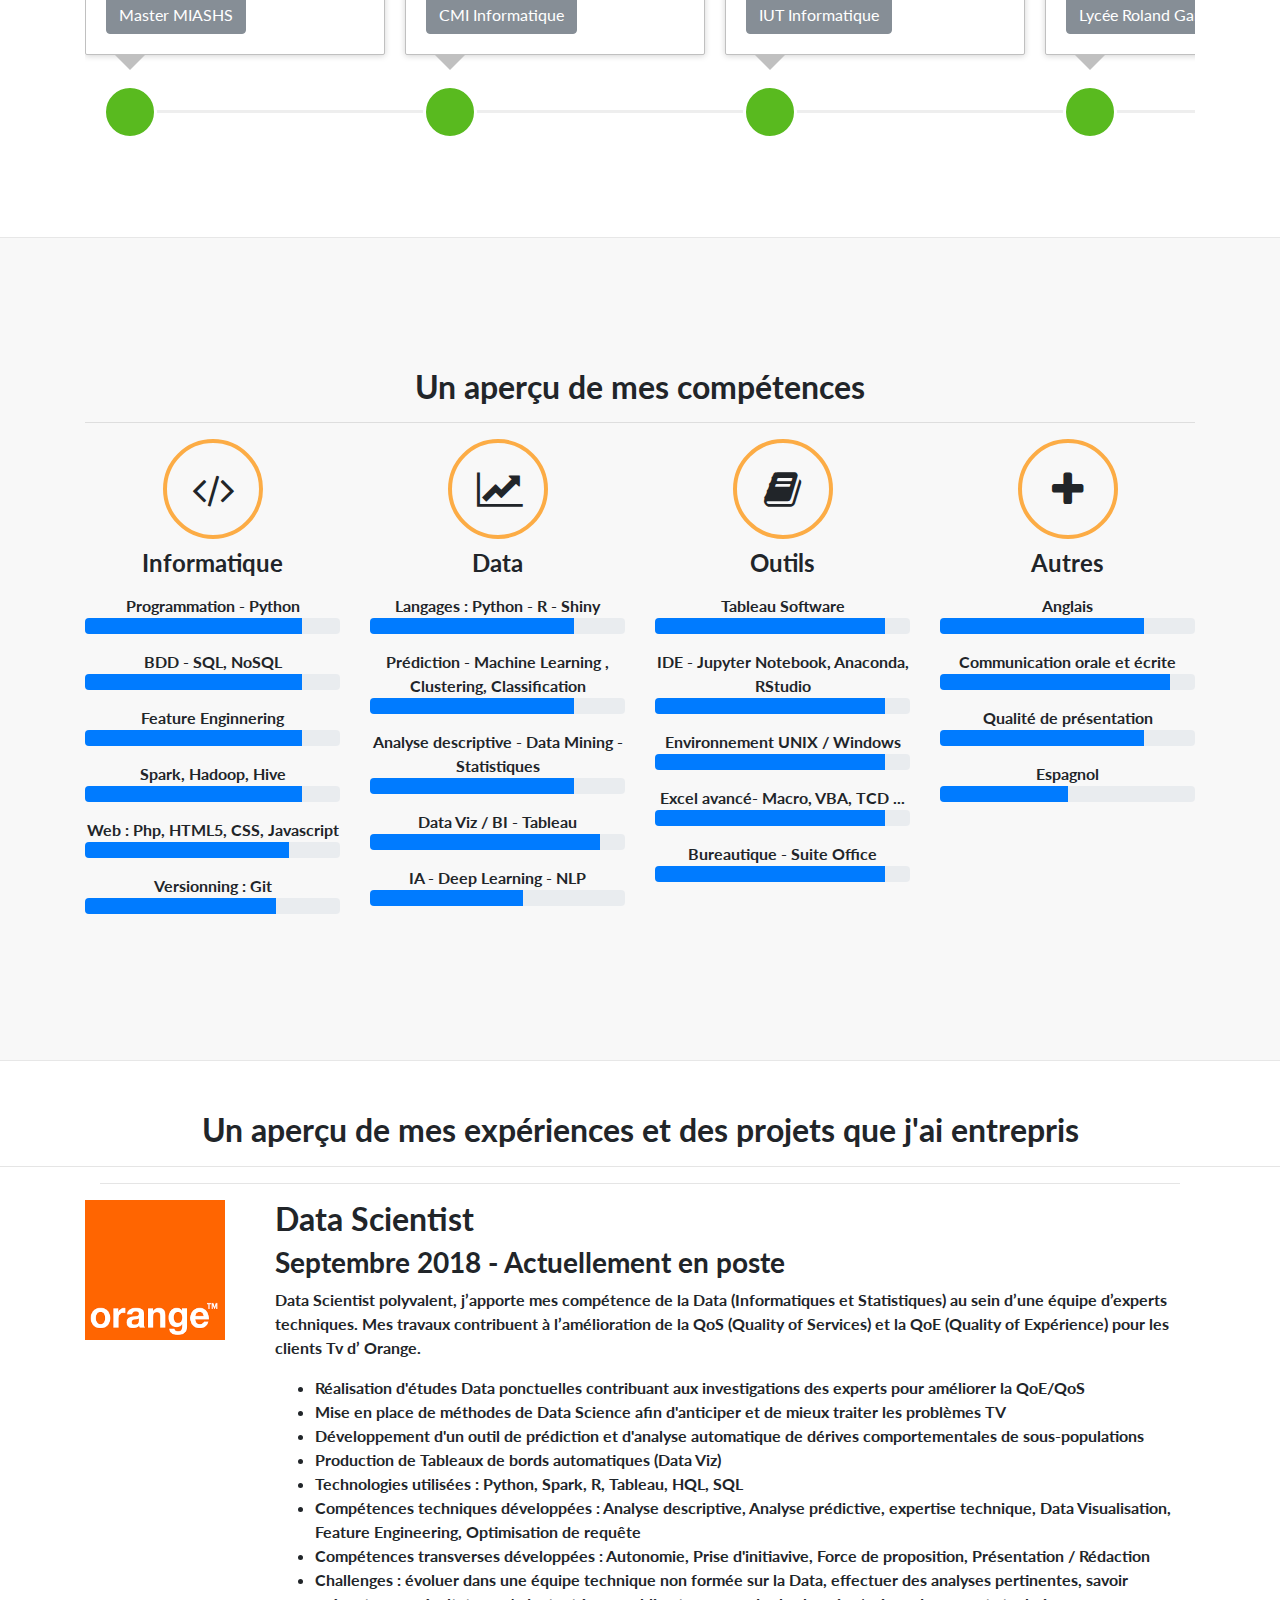
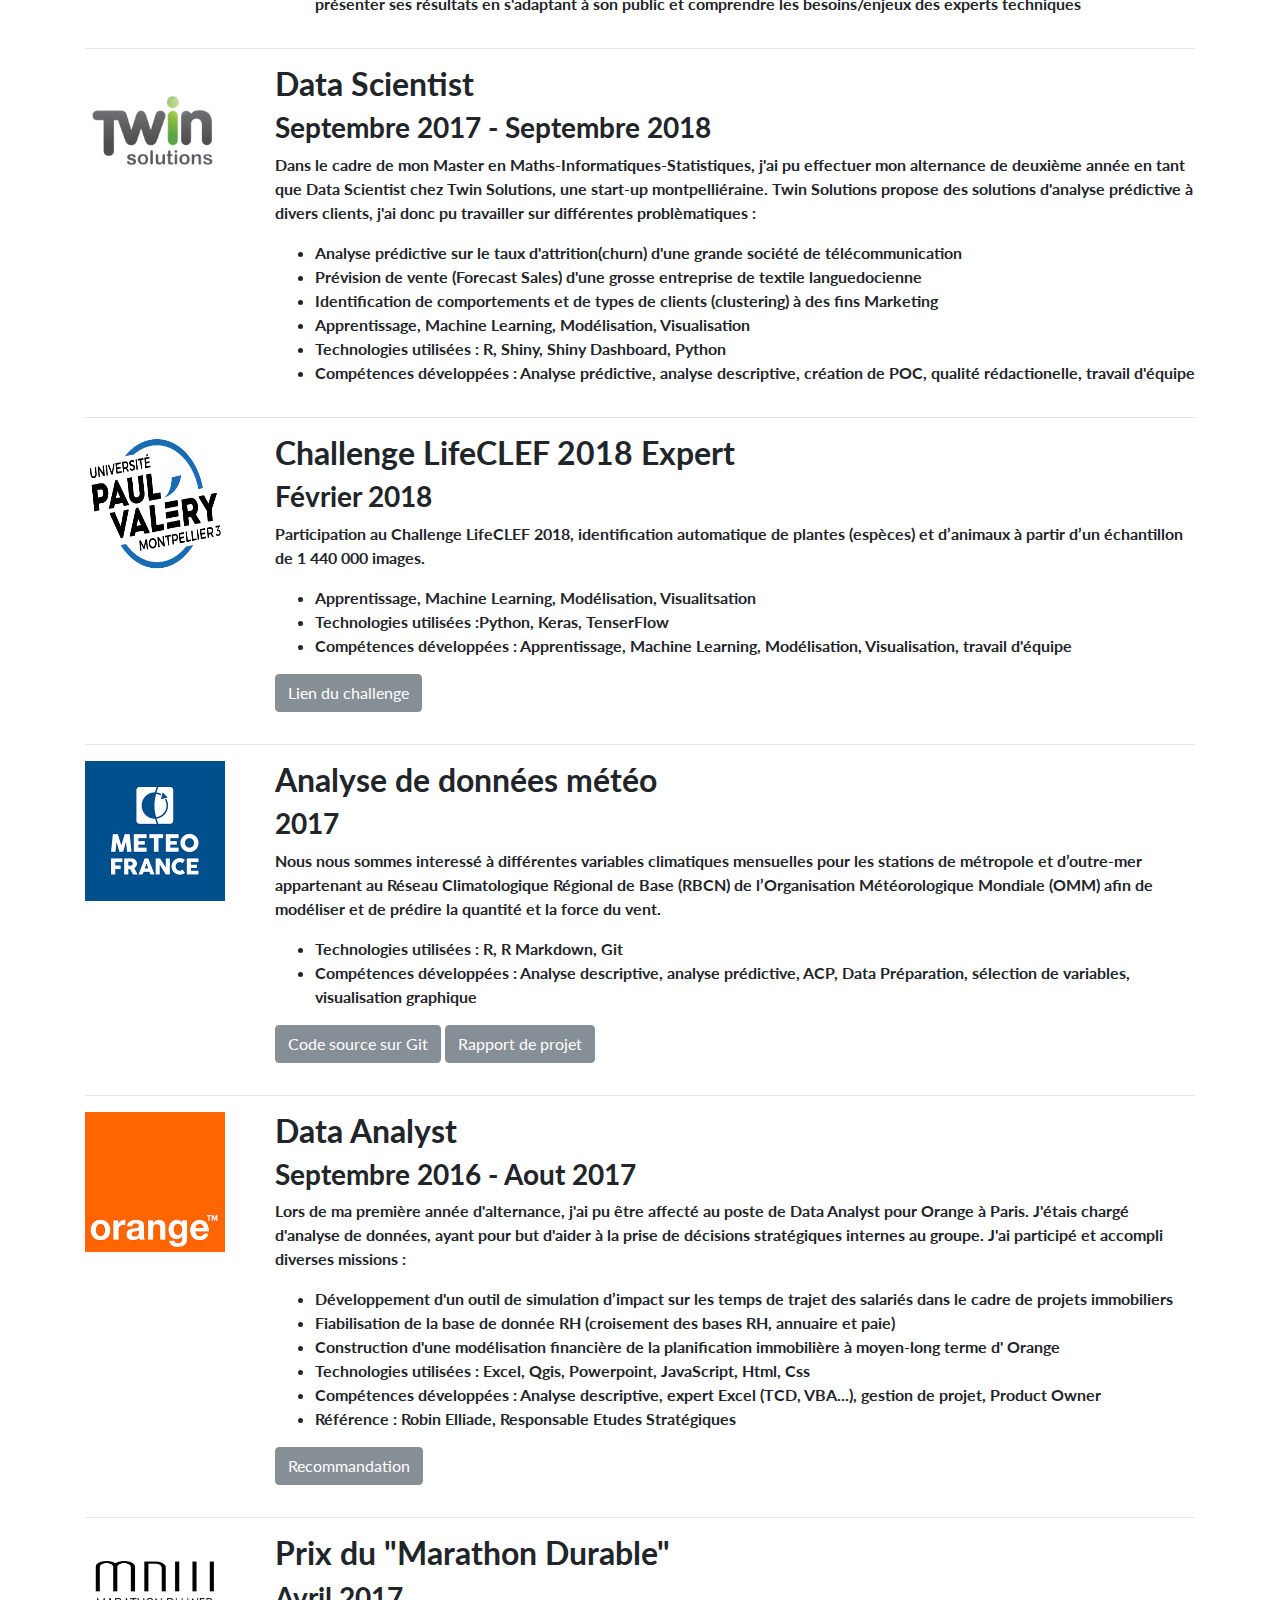
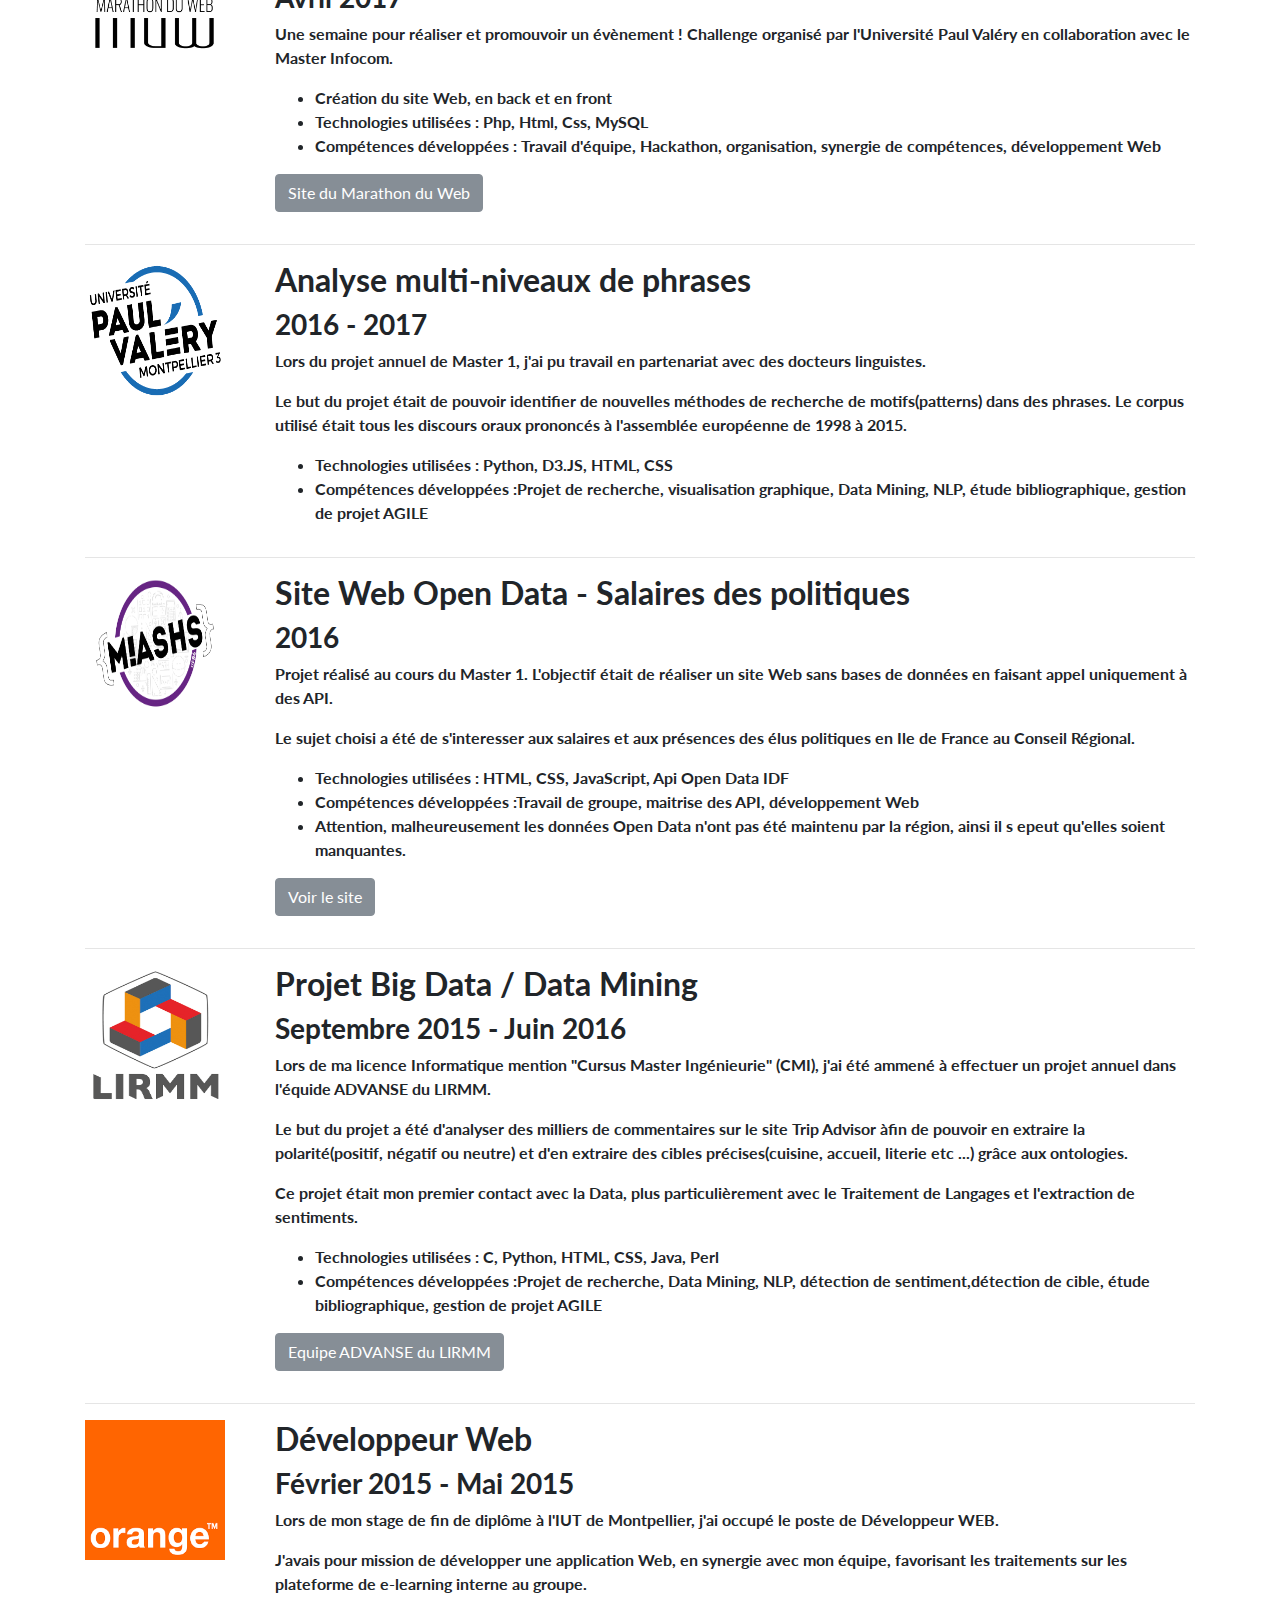
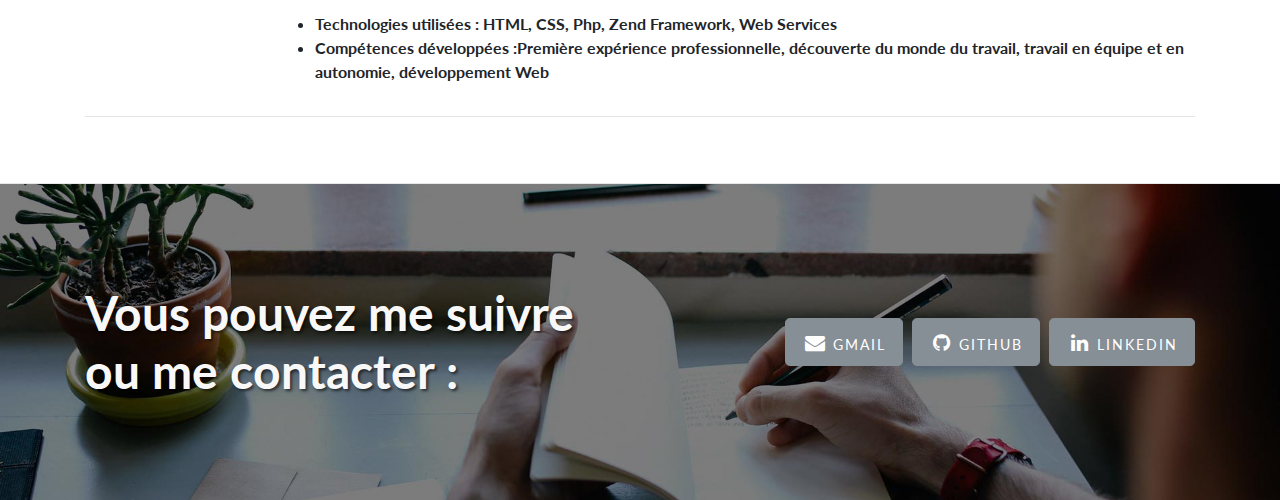
==== commit d20fa373: "ok" ====
--- a/index.html
+++ b/index.html
@@ -242,8 +242,27 @@
         </div>
       </div>
       </p>
+      <p>
         <div>
       <div >BDD - SQL, NoSQL</div>
+        <div class="progress" style="width: 100%">
+        <div class="progress-bar progress-bar-success" role="progressbar" aria-valuenow="80" aria-valuemin="0" aria-valuemax="100" style="width: 85%;">
+        </div>
+        </div>
+      </div>
+      </p>
+      <p>
+        <div>
+      <div >Feature Enginnering</div>
+        <div class="progress" style="width: 100%">
+        <div class="progress-bar progress-bar-success" role="progressbar" aria-valuenow="80" aria-valuemin="0" aria-valuemax="100" style="width: 85%;">
+        </div>
+        </div>
+      </div>
+      </p>
+      <p>
+        <div>
+      <div>Spark, Hadoop, Hive</div>
         <div class="progress" style="width: 100%">
         <div class="progress-bar progress-bar-success" role="progressbar" aria-valuenow="80" aria-valuemin="0" aria-valuemax="100" style="width: 85%;">
         </div>
@@ -259,7 +278,7 @@
         </div>
       </div>
       </p>
-      <p>
+      
       <p>
         <div>
       <div >Versionning : Git </div>
@@ -292,19 +311,28 @@
       </p>
       <p>
         <div>
-      <div >Analyse prédictive / Descriptive - Machine Learning</div>
+      <div >Prédiction - Machine Learning , Clustering, Classification</div>
         <div class="progress" style="width: 100%">
         <div class="progress-bar progress-bar-success" role="progressbar" aria-valuenow="80" aria-valuemin="0" aria-valuemax="100" style="width: 80%;float:right">
         </div>
         </div>
       </div>
       </p>
-
-      <p>
-        <div>
-      <div >Spark, Hadoop</div>
-        <div class="progress" style="width: 100%">
-        <div class="progress-bar progress-bar-success" role="progressbar" aria-valuenow="80" aria-valuemin="0" aria-valuemax="100" style="width: 60%;float:right">
+      <p>
+        <div>
+      <div >Analyse descriptive - Data Mining - Statistiques </div>
+        <div class="progress" style="width: 100%">
+        <div class="progress-bar progress-bar-success" role="progressbar" aria-valuenow="80" aria-valuemin="0" aria-valuemax="100" style="width: 80%;float:right">
+        </div>
+        </div>
+      </div>
+      </p>
+
+      <p>
+        <div>
+      <div >Data Viz / BI - Tableau</div>
+        <div class="progress" style="width: 100%">
+        <div class="progress-bar progress-bar-success" role="progressbar" aria-valuenow="80" aria-valuemin="0" aria-valuemax="100" style="width: 90%;float:right">
         </div>
         </div>
       </div>
@@ -326,16 +354,16 @@
       <h4>Outils</h4>
       <p>
         <div>
-      <div >Méthodes Agiles - Gestion de projet</div>
-        <div class="progress" style="width: 100%">
-        <div class="progress-bar progress-bar-success" role="progressbar" aria-valuenow="90" aria-valuemin="0" aria-valuemax="100" style="width: 80%;float:right">
-        </div>
-        </div>
-      </div>
-      </p>
-      <p>
-        <div>
-      <div >IDE - Python IDLE, RStudio, Eclipse, Netbeans</div>
+      <div >Tableau Software </div>
+        <div class="progress" style="width: 100%">
+        <div class="progress-bar progress-bar-success" role="progressbar" aria-valuenow="90" aria-valuemin="0" aria-valuemax="100" style="width: 90%;float:right">
+        </div>
+        </div>
+      </div>
+      </p>
+      <p>
+        <div>
+      <div >IDE - Jupyter Notebook, Anaconda, RStudio</div>
         <div class="progress" style="width: 100%">
         <div class="progress-bar progress-bar-success" role="progressbar" aria-valuenow="80" aria-valuemin="0" aria-valuemax="100" style="width: 90%;float:right">
         </div>
@@ -344,9 +372,18 @@
       </p>
        <p>
         <div>
-      <div >Environnement UNIX</div>
+      <div >Environnement UNIX / Windows</div>
         <div class="progress" style="width: 100%">
         <div class="progress-bar progress-bar-success" role="progressbar" aria-valuenow="80" aria-valuemin="0" aria-valuemax="100" style="width: 90%;float:right">
+        </div>
+        </div>
+      </div>
+      </p>
+      <p>
+        <div>
+      <div >Excel avancé- Macro, VBA, TCD ...</div>
+        <div class="progress" style="width: 100%">
+        <div class="progress-bar progress-bar-success" role="progressbar" aria-valuenow="90" aria-valuemin="0" aria-valuemax="100" style="width: 90%;float:right">
         </div>
         </div>
       </div>
@@ -373,18 +410,6 @@
         </div>
         </div>
       </div>
-      
-
-      <p>
-        <div>
-      <div >Excel - Macro, VBA, TCD ...</div>
-        <div class="progress" style="width: 100%">
-        <div class="progress-bar progress-bar-success" role="progressbar" aria-valuenow="90" aria-valuemin="0" aria-valuemax="100" style="width: 90%;float:right">
-        </div>
-        </div>
-      </div>
-      </p>
-
       <p>
         <div>
       <div >Communication orale et écrite</div>
@@ -396,6 +421,15 @@
       </p>
 
       </p>
+       <p>
+        <div>
+      <div >Qualité de présentation</div>
+        <div class="progress" style="width: 100%">
+        <div class="progress-bar progress-bar-success" role="progressbar" aria-valuenow="90" aria-valuemin="0" aria-valuemax="100" style="width: 80%;float:right">
+        </div>
+        </div>
+      </div>
+      <p>
       <p>
         <div>
       <div >Espagnol</div>
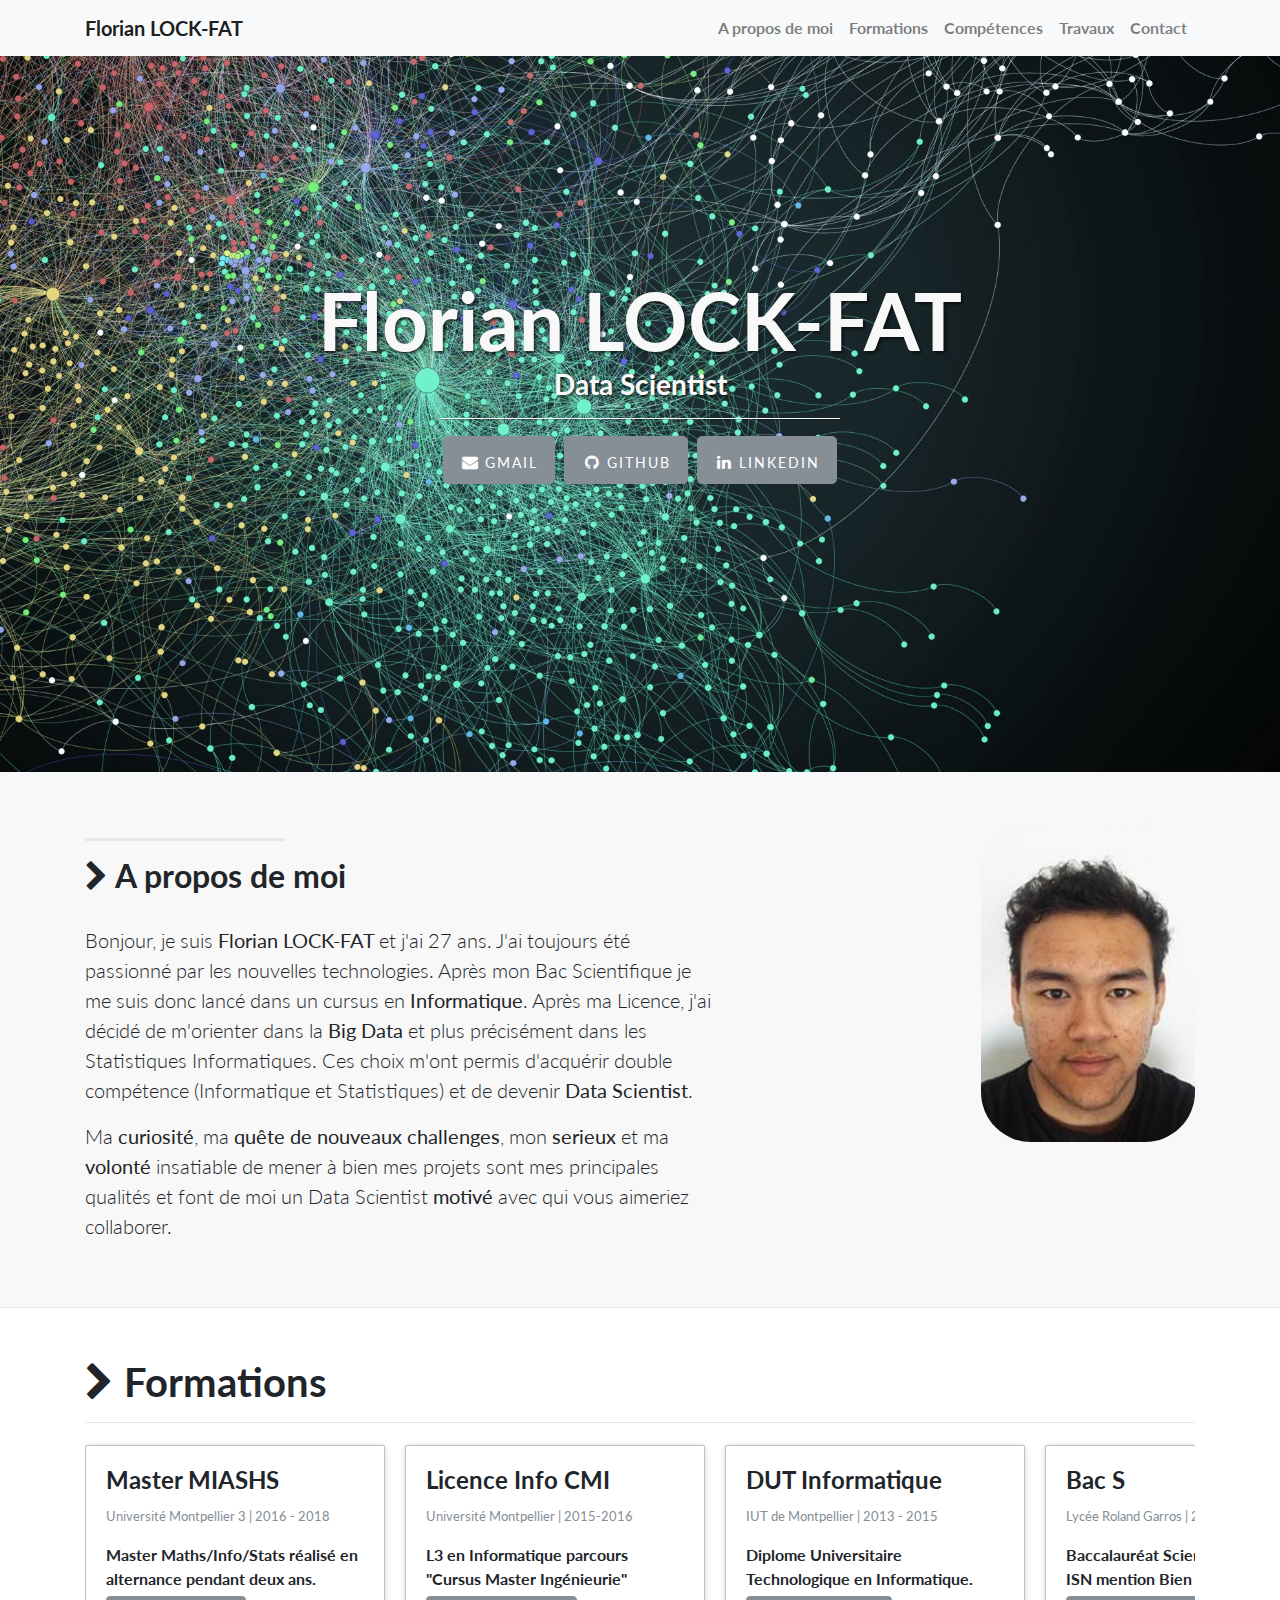
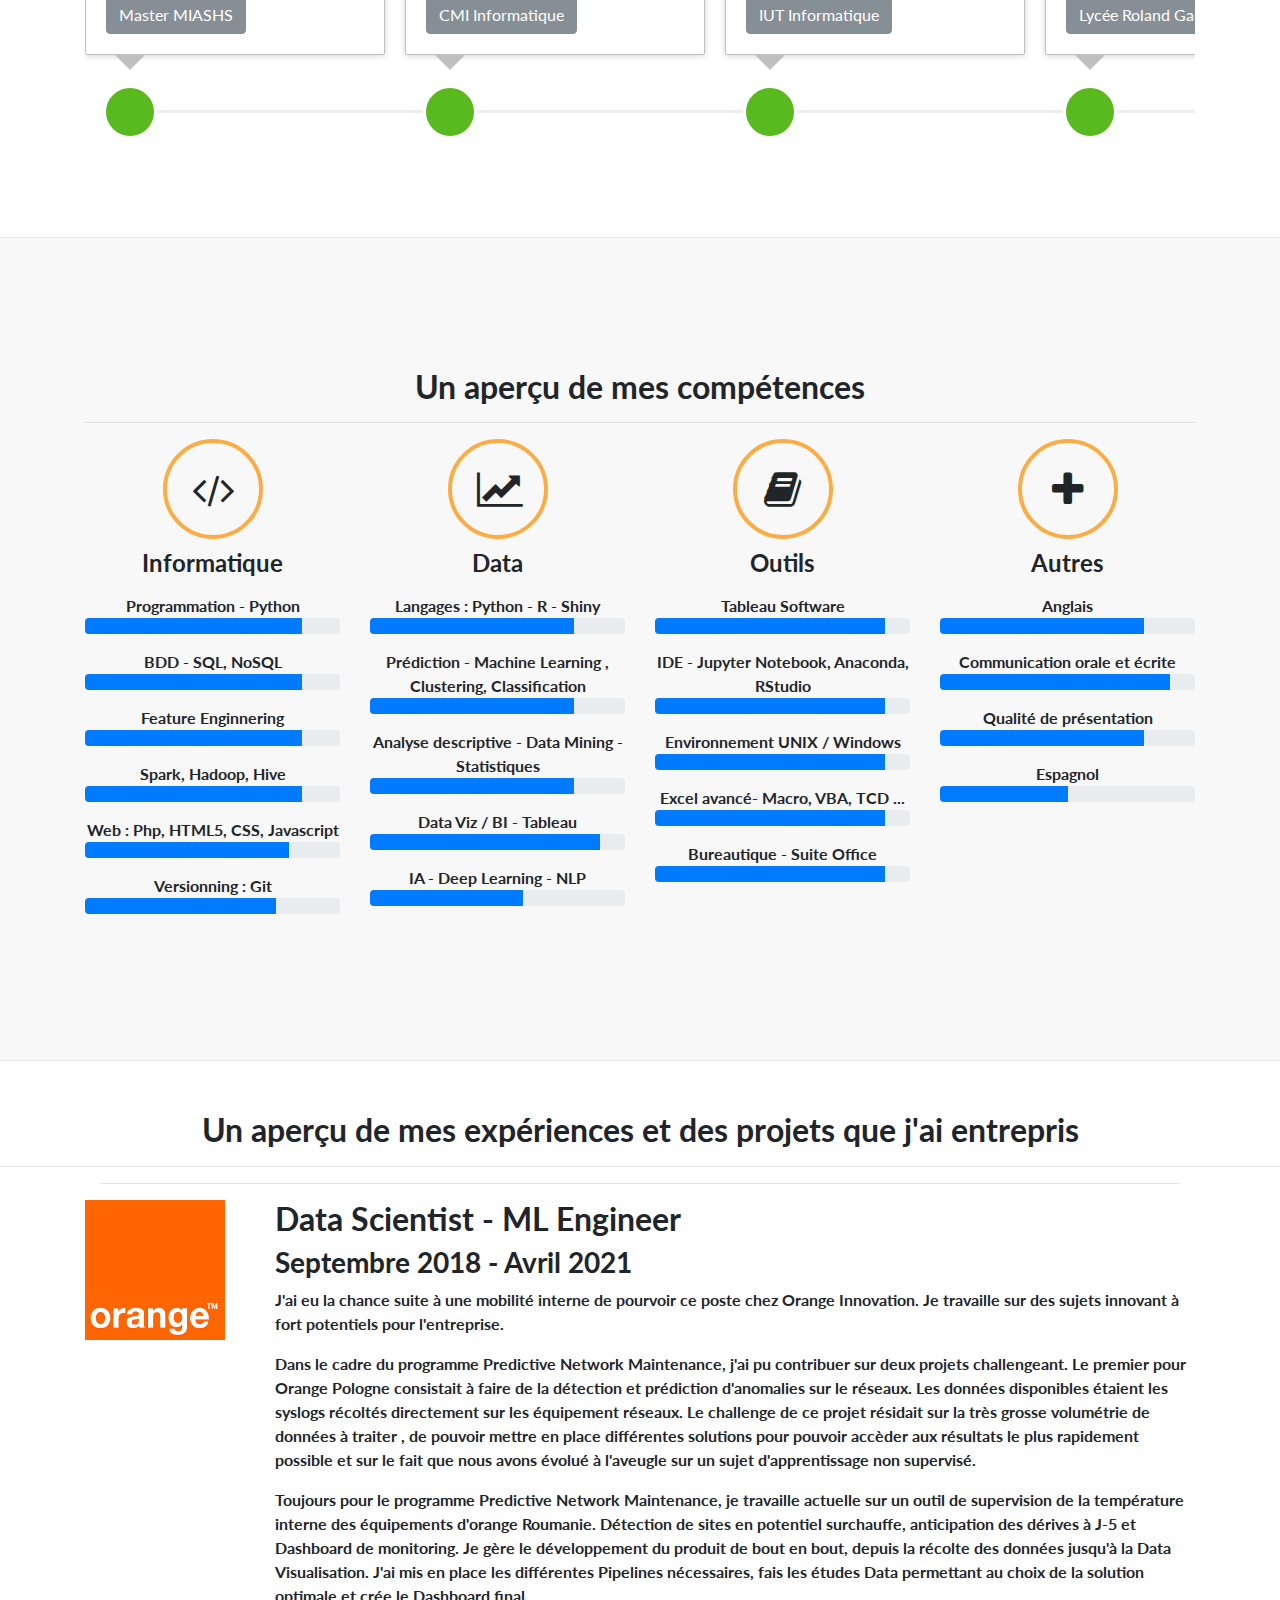
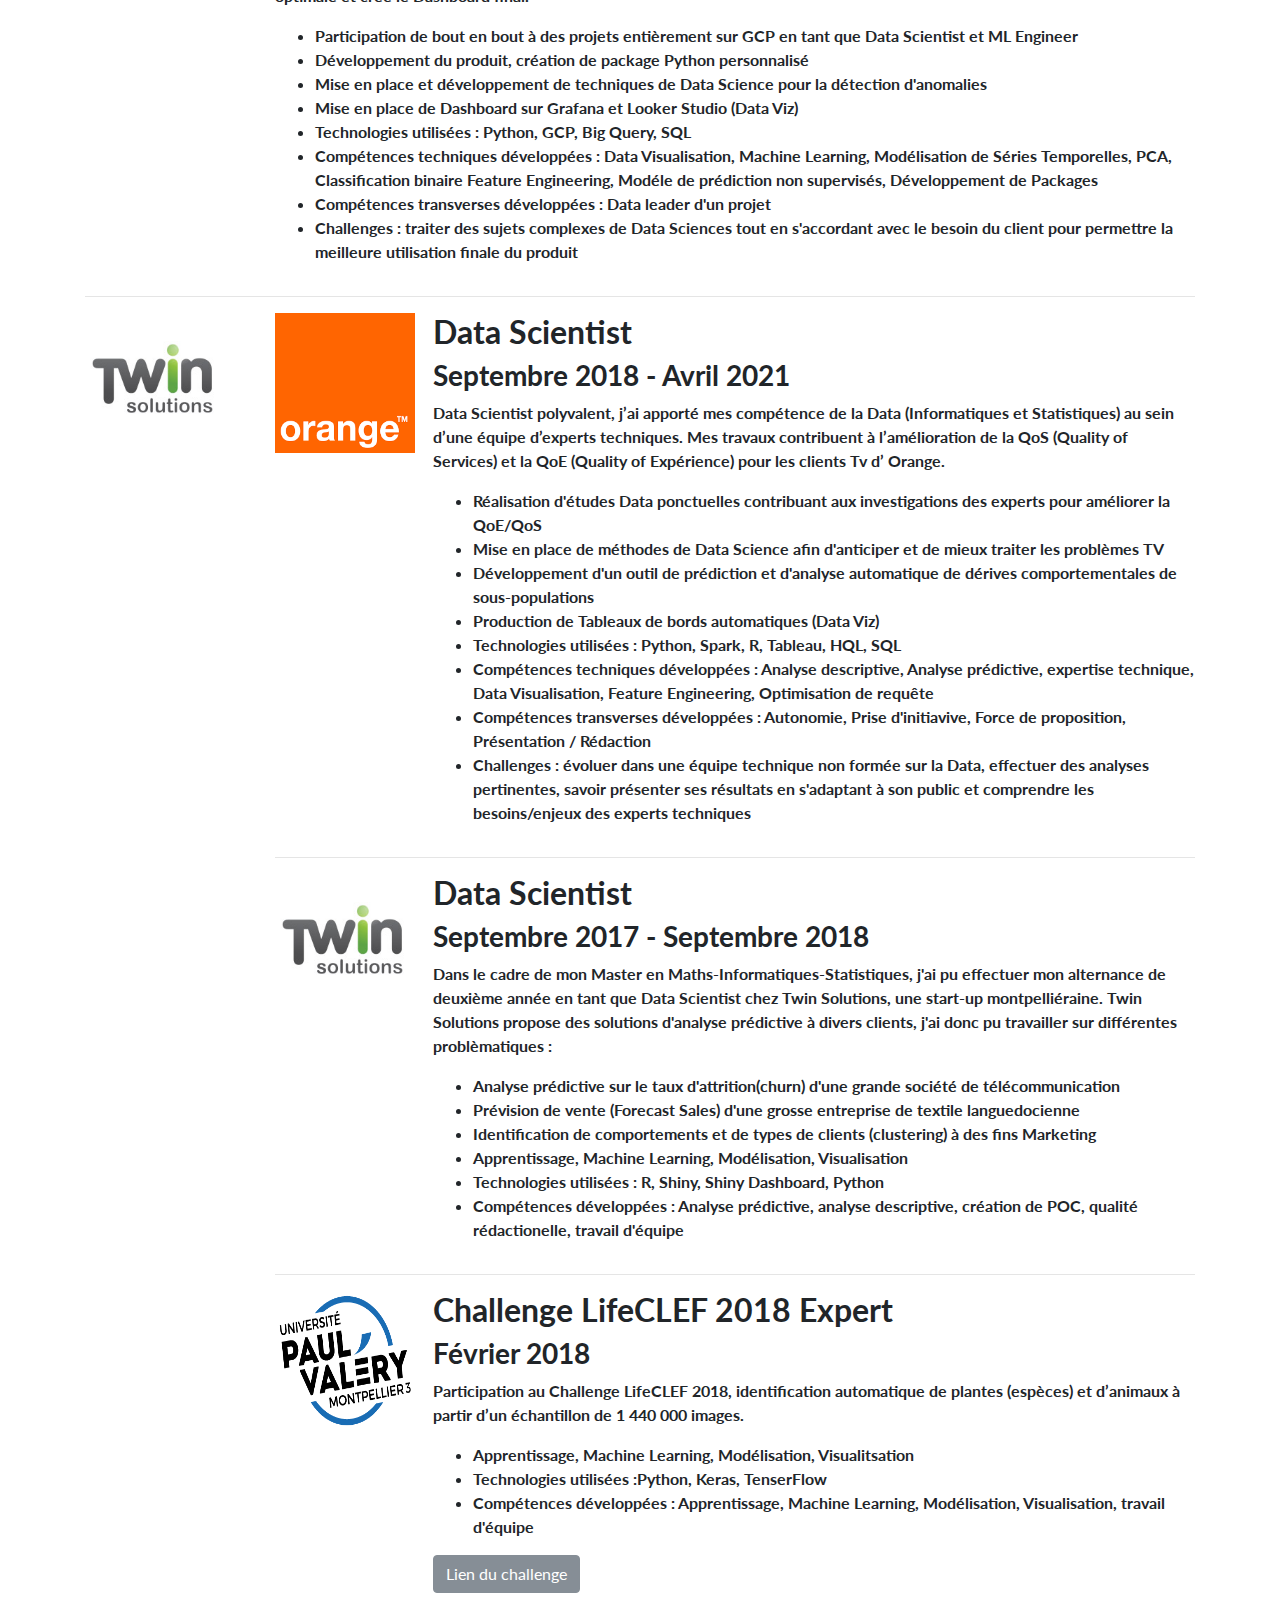
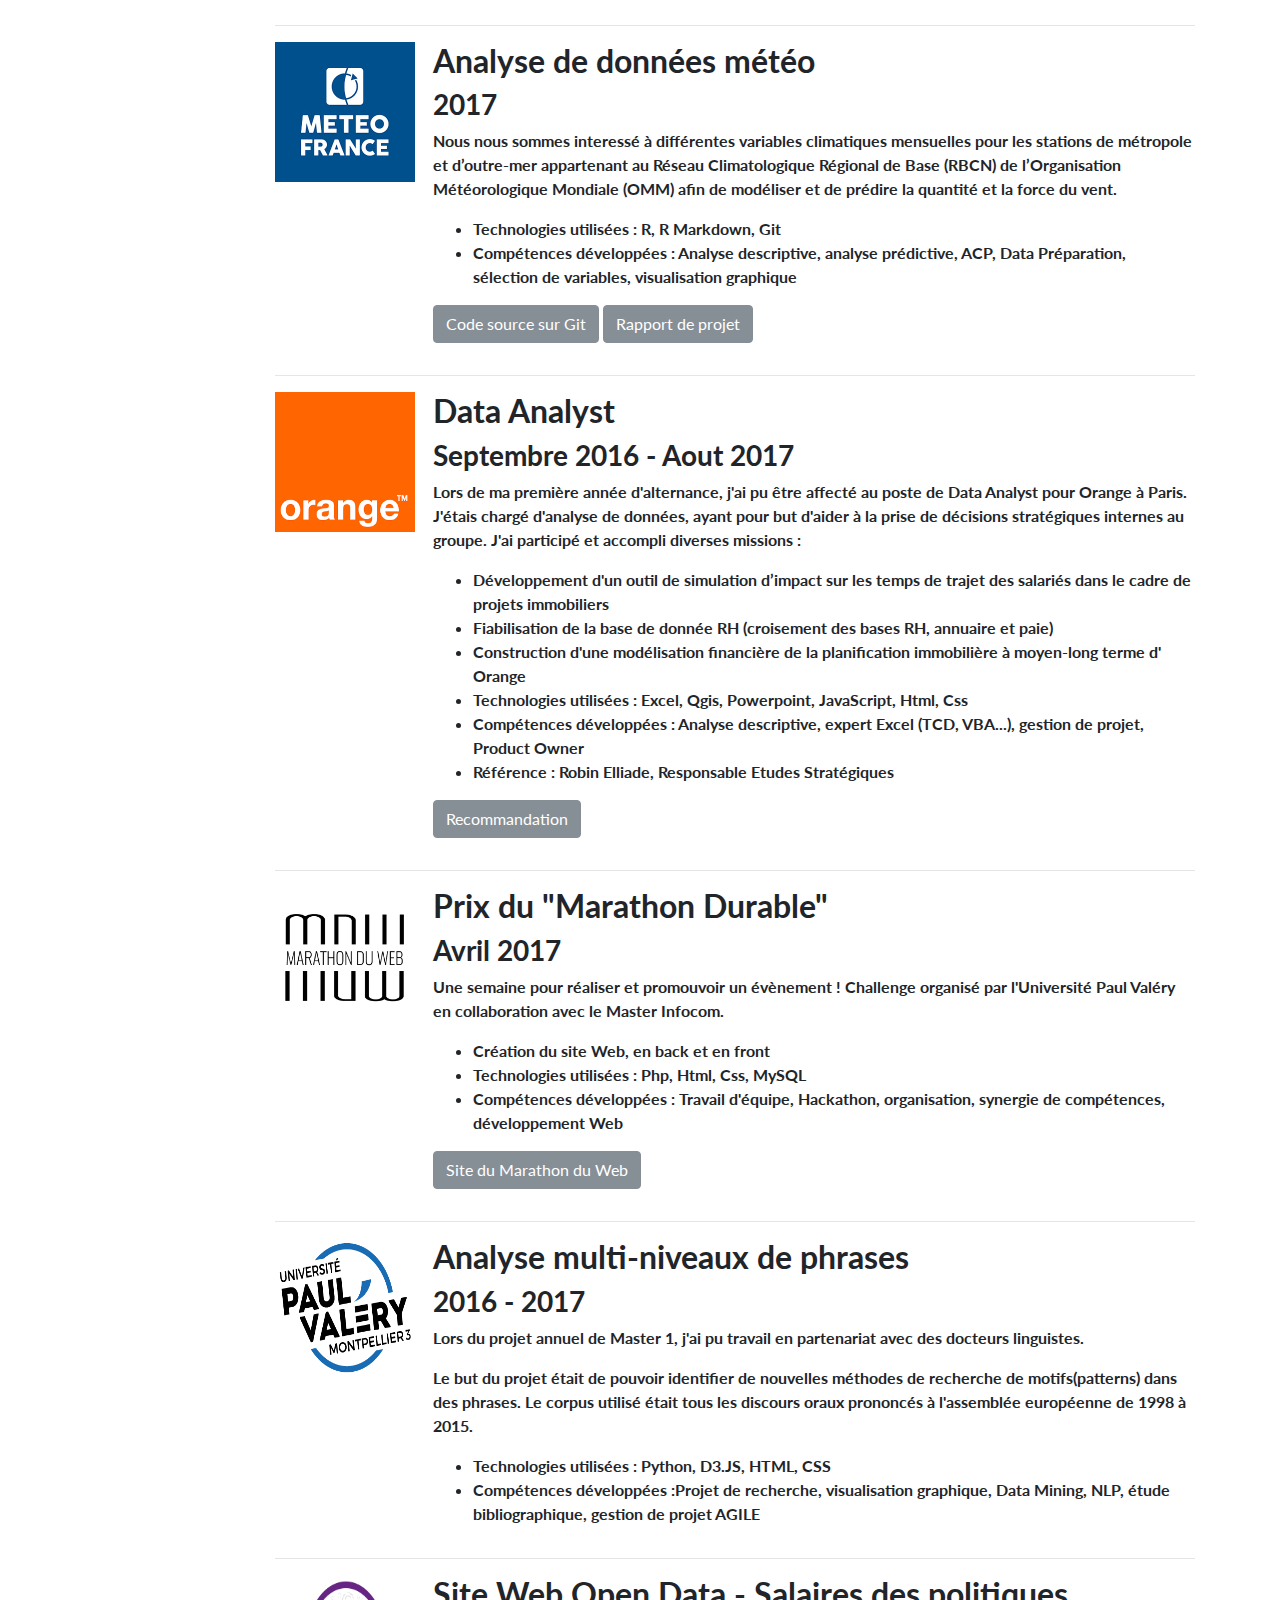
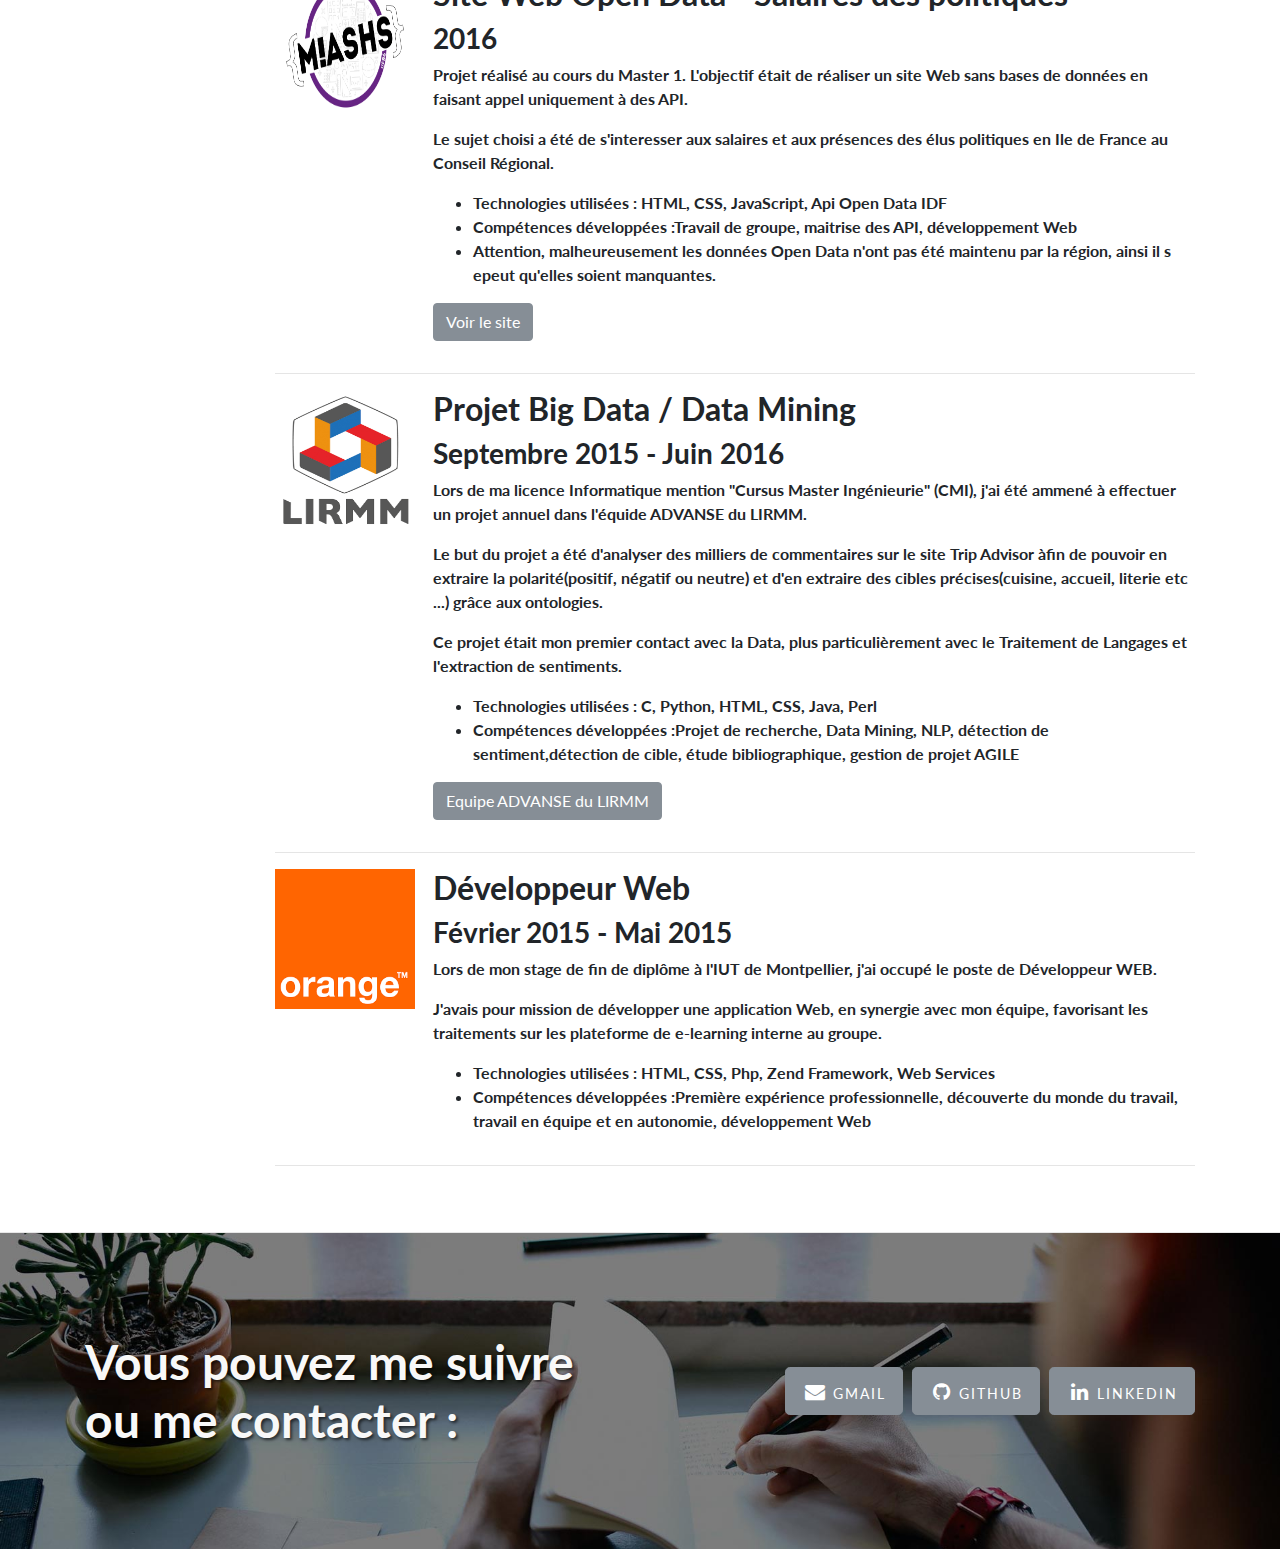
==== commit f72db071: "Update index.html" ====
--- a/index.html
+++ b/index.html
@@ -118,7 +118,7 @@
             <h2 class="section-heading"><i class="fa fa-chevron-right" aria-hidden="true"></i>
           A propos de moi</h2>
             <p class="lead">
-              Bonjour, je suis <b>Florian LOCK-FAT </b>et j'ai 24 ans. J'ai toujours été passionné par 
+              Bonjour, je suis <b>Florian LOCK-FAT </b>et j'ai 27 ans. J'ai toujours été passionné par 
               les nouvelles technologies. Après mon Bac Scientifique je me suis donc lancé dans un cursus 
               en <b>Informatique</b>. Après ma Licence, j'ai décidé de m'orienter dans la <b>Big Data </b>
               et plus précisément dans les Statistiques Informatiques. Ces choix m'ont permis d'acquérir double compétence 
@@ -466,11 +466,55 @@
           </div>
           <div class="col-lg-10" style ="text-align:left">
             
+            <h2>Data Scientist - ML Engineer</h2>
+            <h3>Septembre 2018 - Avril 2021</h3>
+
+            <p>J'ai eu la chance suite à une mobilité interne de pourvoir ce poste chez Orange Innovation.
+              Je travaille sur des sujets innovant à fort potentiels pour l'entreprise.</p>
+            <p>Dans le cadre du programme Predictive Network Maintenance, j'ai pu contribuer sur deux projets challengeant. Le premier pour
+            Orange Pologne consistait à faire de la détection et prédiction d'anomalies sur le réseaux. Les données disponibles étaient les syslogs
+            récoltés directement sur les équipement réseaux. Le challenge de ce projet résidait sur la très grosse volumétrie de données à traiter
+            , de pouvoir mettre en place différentes solutions pour pouvoir accèder aux résultats le plus rapidement possible et sur le fait que nous avons
+              évolué à l'aveugle sur un sujet d'apprentissage non supervisé.</p>
+            <p>Toujours pour le programme Predictive Network Maintenance, je travaille actuelle sur un outil de supervision de la température interne des équipements
+              d'orange Roumanie. Détection de sites en potentiel surchauffe, anticipation des dérives à J-5 et Dashboard de monitoring.
+            Je gère le développement du produit de bout en bout, depuis la récolte des données jusqu'à la Data Visualisation. 
+            J'ai mis en place les différentes Pipelines nécessaires, fais les études Data permettant au choix de la solution optimale et crée le Dashboard final.</p>
+            <ul>
+              <li>Participation de bout en bout à des projets entièrement sur GCP en tant que Data Scientist et ML Engineer</li>
+              <li>Développement du produit, création de package Python personnalisé</li>
+              <li>Mise en place et développement de techniques de Data Science pour la détection d'anomalies</li>
+              <li>Mise en place de Dashboard sur Grafana et Looker Studio (Data Viz)
+              </li>
+               <li>Technologies utilisées : Python, GCP, Big Query, SQL</li>
+               <li>Compétences techniques développées :  Data Visualisation, Machine Learning, Modélisation de Séries Temporelles, PCA, Classification binaire
+              Feature Engineering, Modéle de prédiction non supervisés, Développement de Packages</li>
+              <li>Compétences transverses développées : Data leader d'un projet</li>
+               <li>Challenges : traiter des sujets complexes de Data Sciences tout en s'accordant avec le besoin du client pour permettre la 
+              meilleure utilisation finale du produit</li>
+              </ul>
+       
+          
+          </div><!-- /.col-lg-4 -->
+          <div class="col-lg-12" >
+            <hr>
+        </div>
+          <div class="col-lg-2">
+            <img class="rounded-circle" src="twin.png" alt="Generic placeholder image" width="140" height="140">
+          </div>
+          
+          <div class="col-lg-10" >
+        <div class="row">
+           <div class="col-lg-2">
+            <img  src="orange.png" alt="Generic placeholder image" width="140" height="140">
+          </div>
+          <div class="col-lg-10" style ="text-align:left">
+            
             <h2>Data Scientist</h2>
-            <h3>Septembre 2018 - Actuellement en poste</h3>
+            <h3>Septembre 2018 - Avril 2021</h3>
 
             <p>Data Scientist polyvalent, 
-              j’apporte mes compétence de la Data (Informatiques et Statistiques) au sein d’une équipe d’experts techniques.
+              j’ai apporté mes compétence de la Data (Informatiques et Statistiques) au sein d’une équipe d’experts techniques.
               Mes travaux contribuent à l’amélioration de la QoS (Quality of Services) et la QoE (Quality of Expérience) pour 
               les clients Tv d’ Orange. </p>
             <ul>
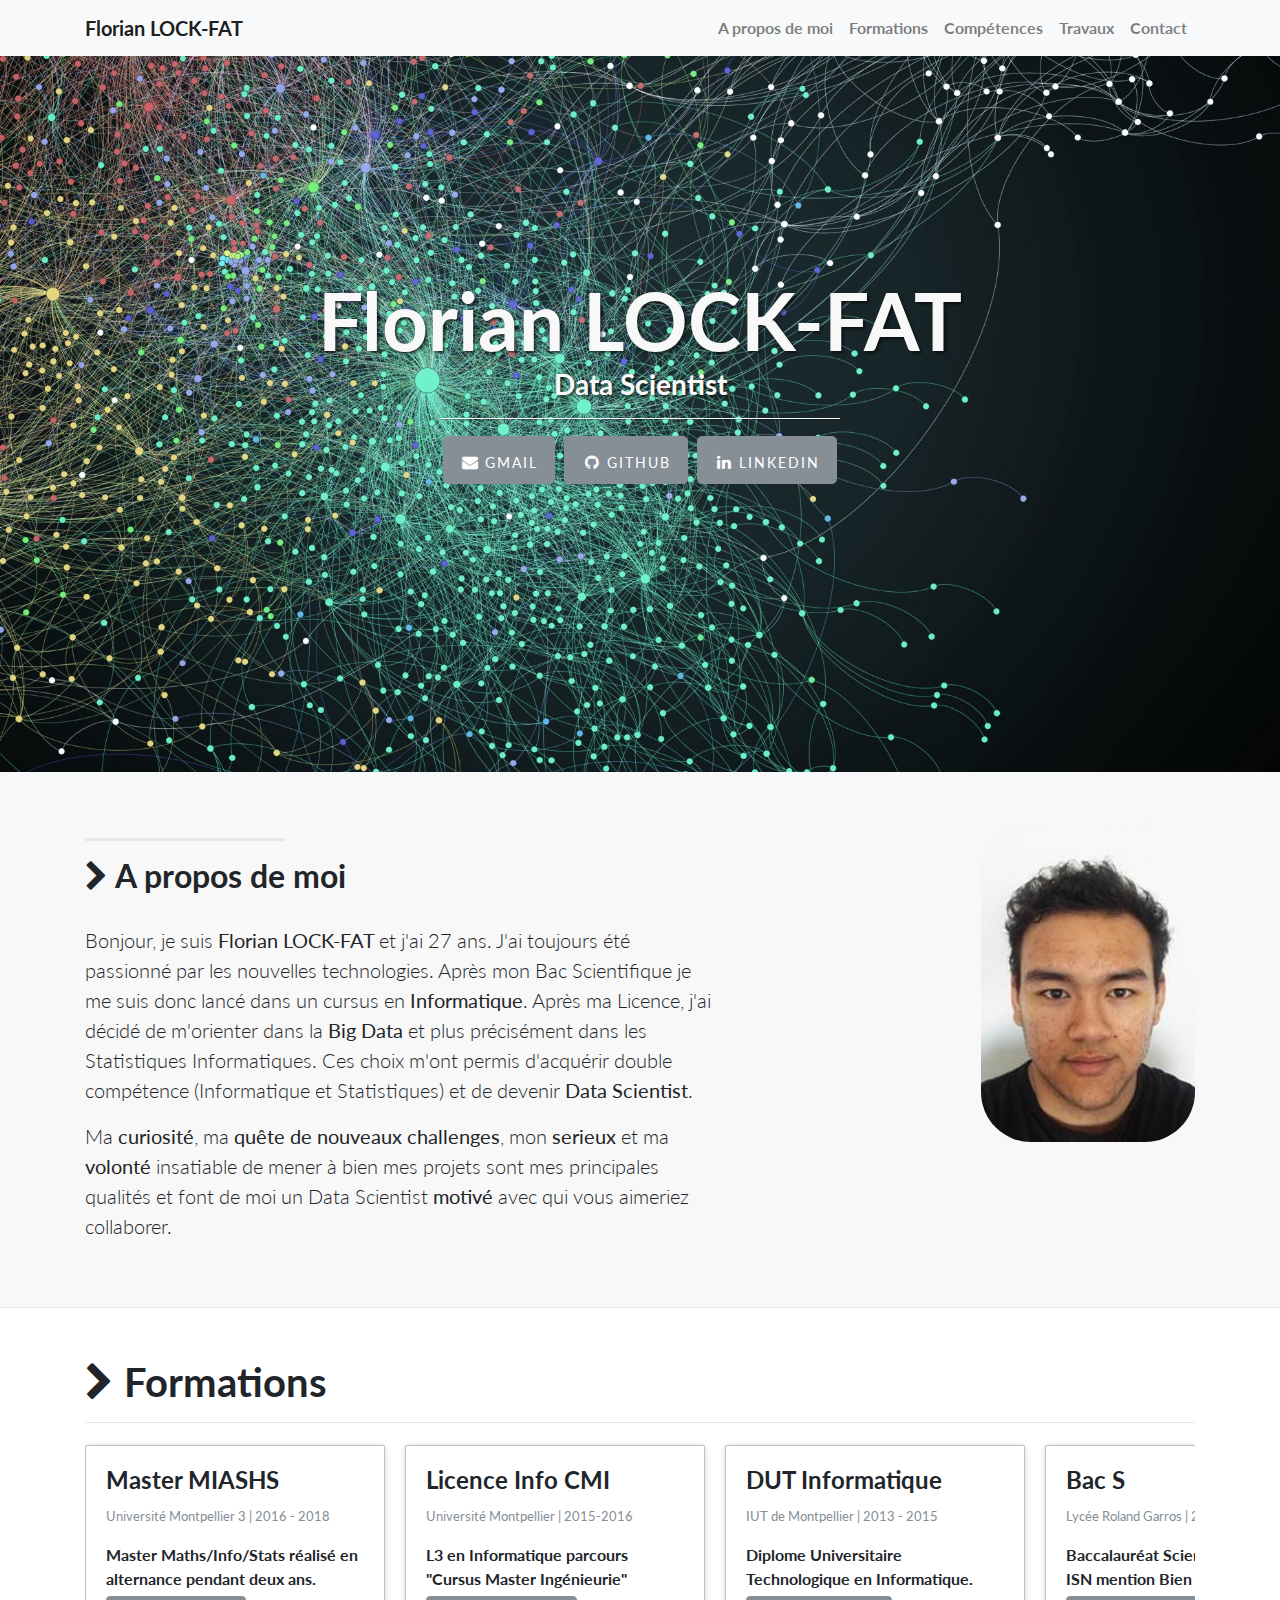
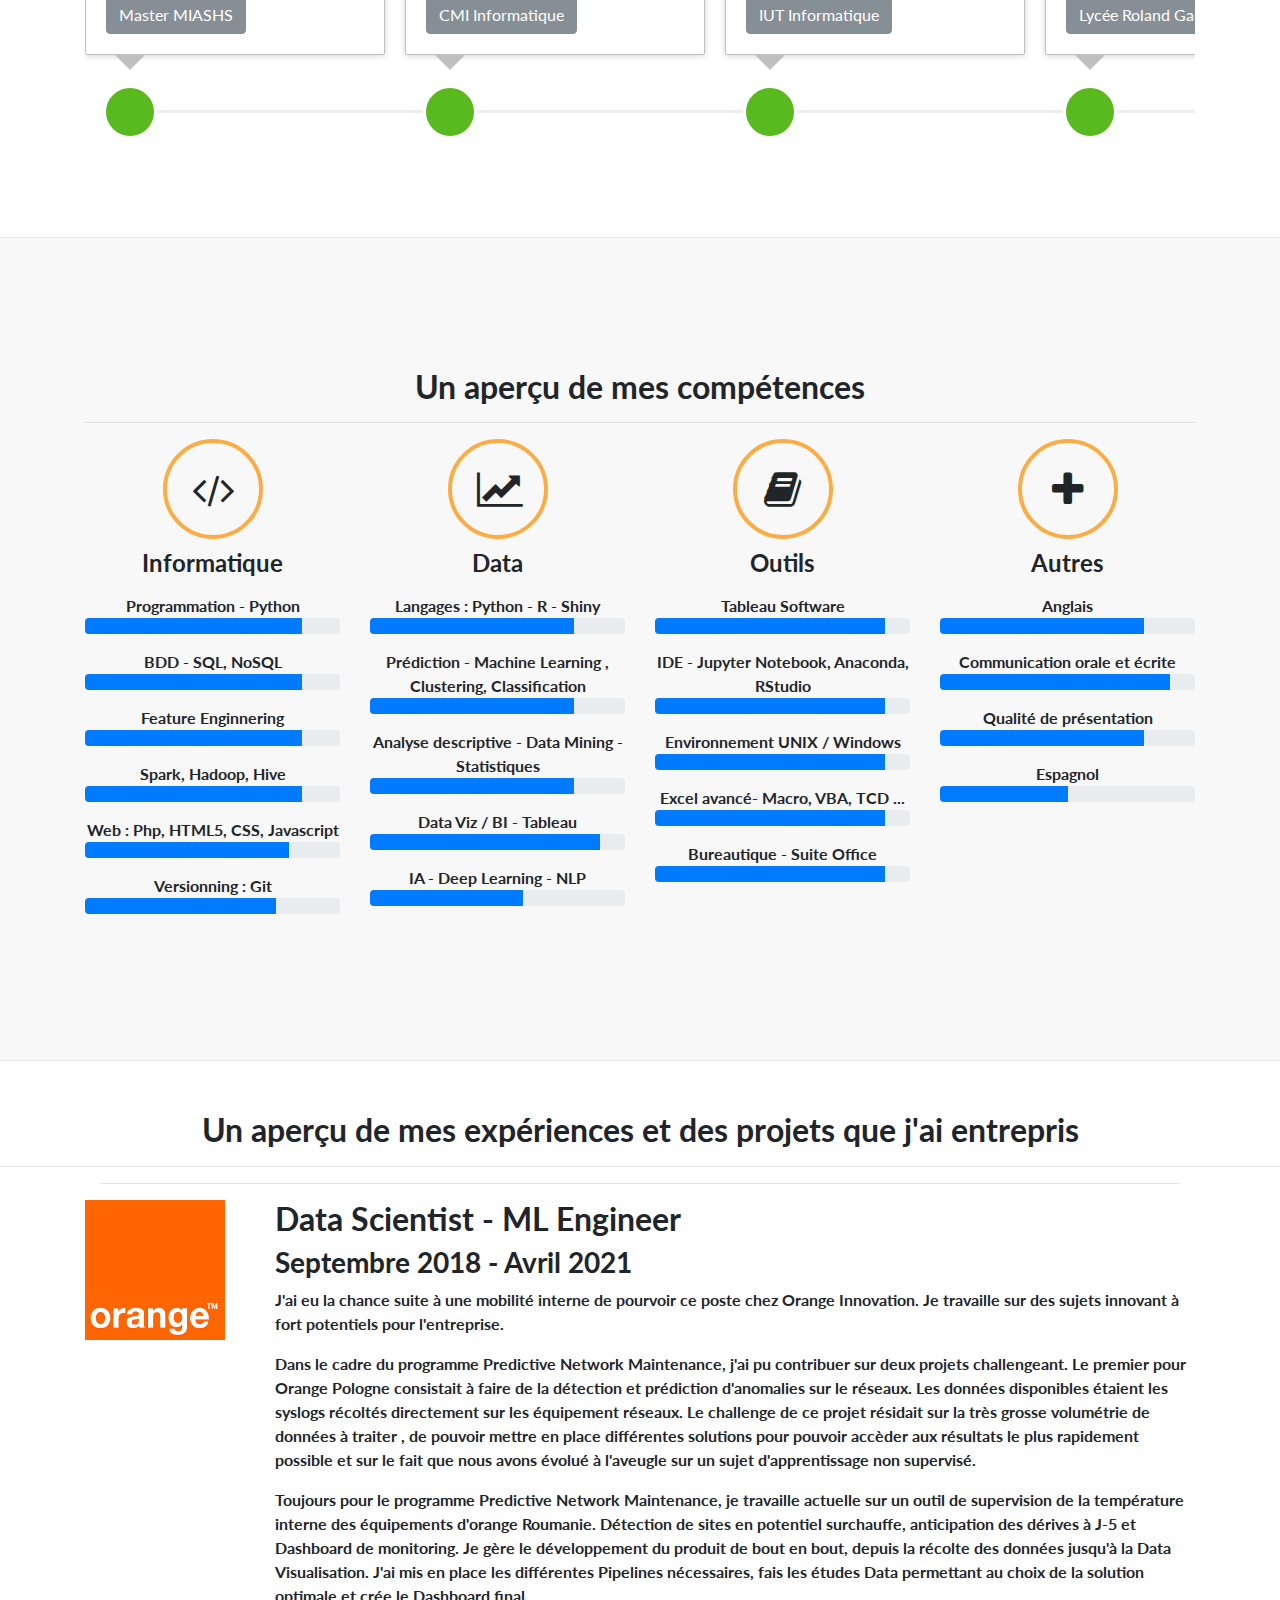
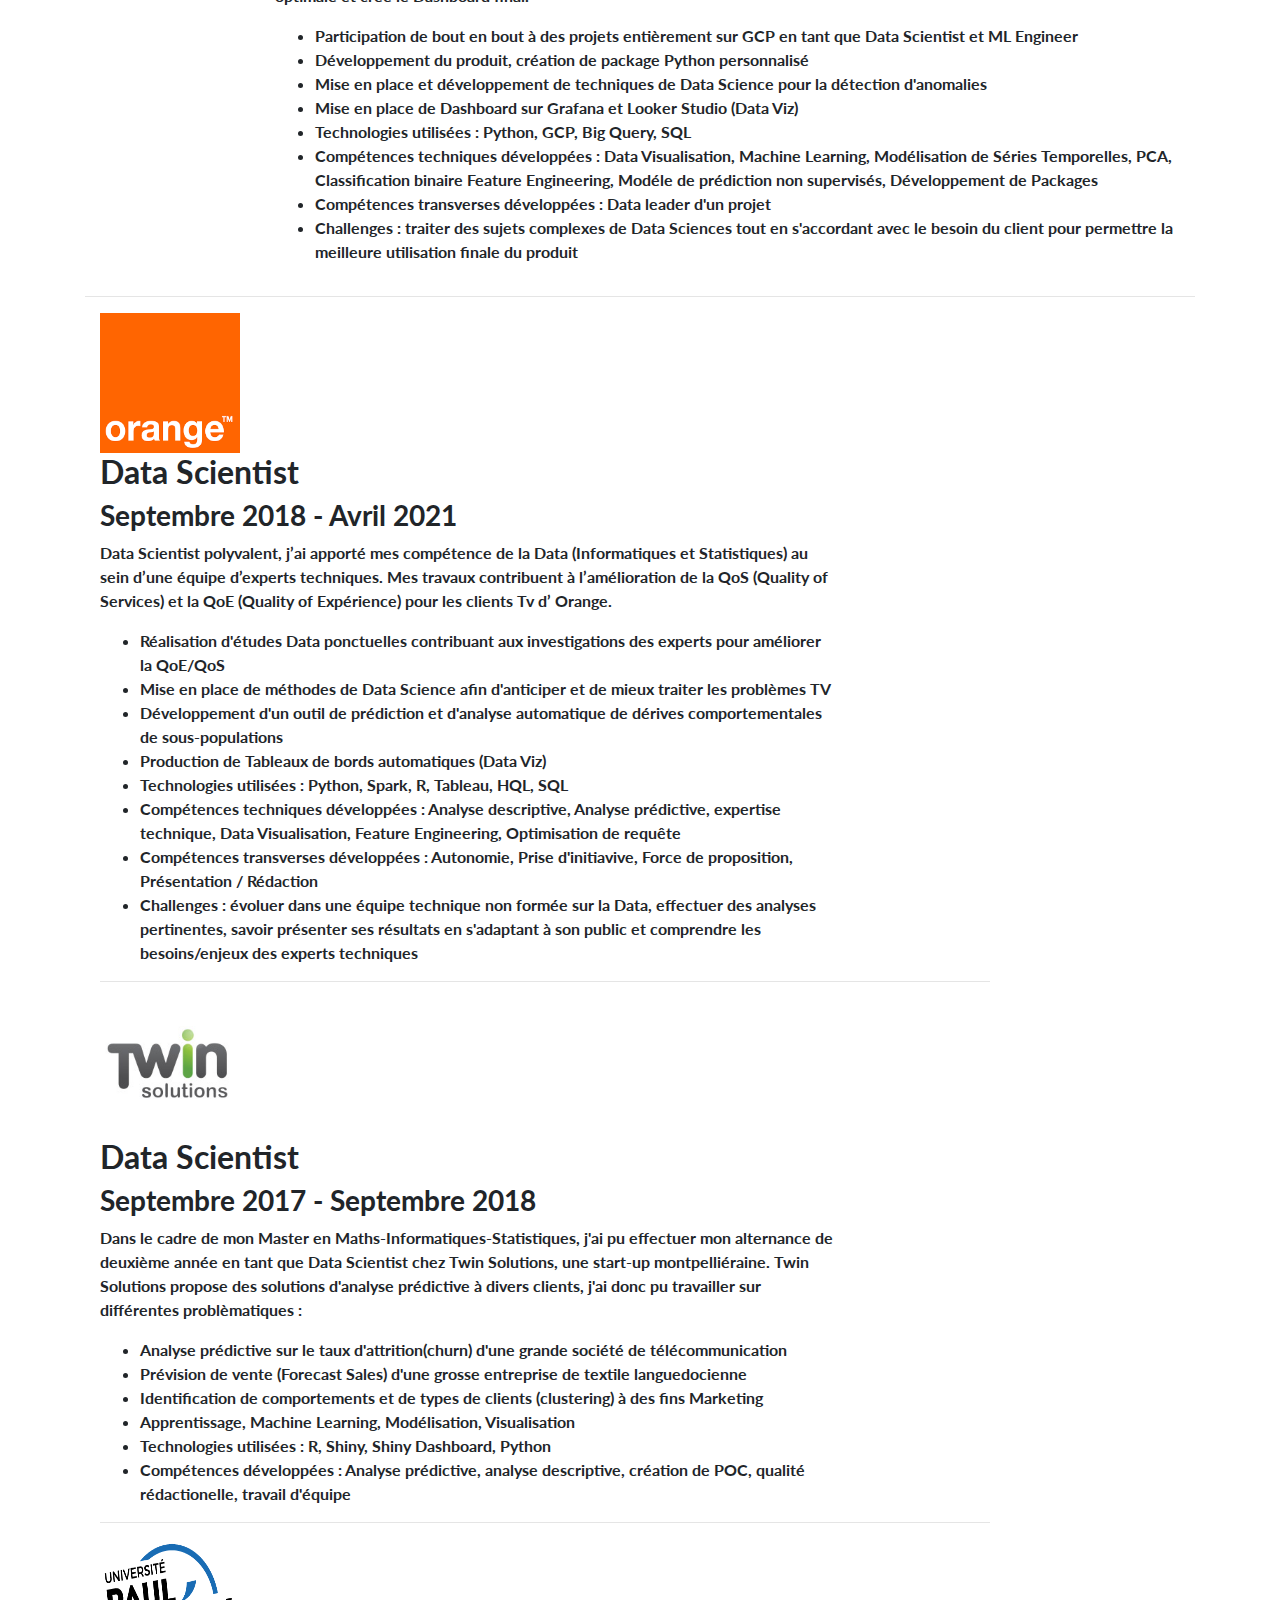
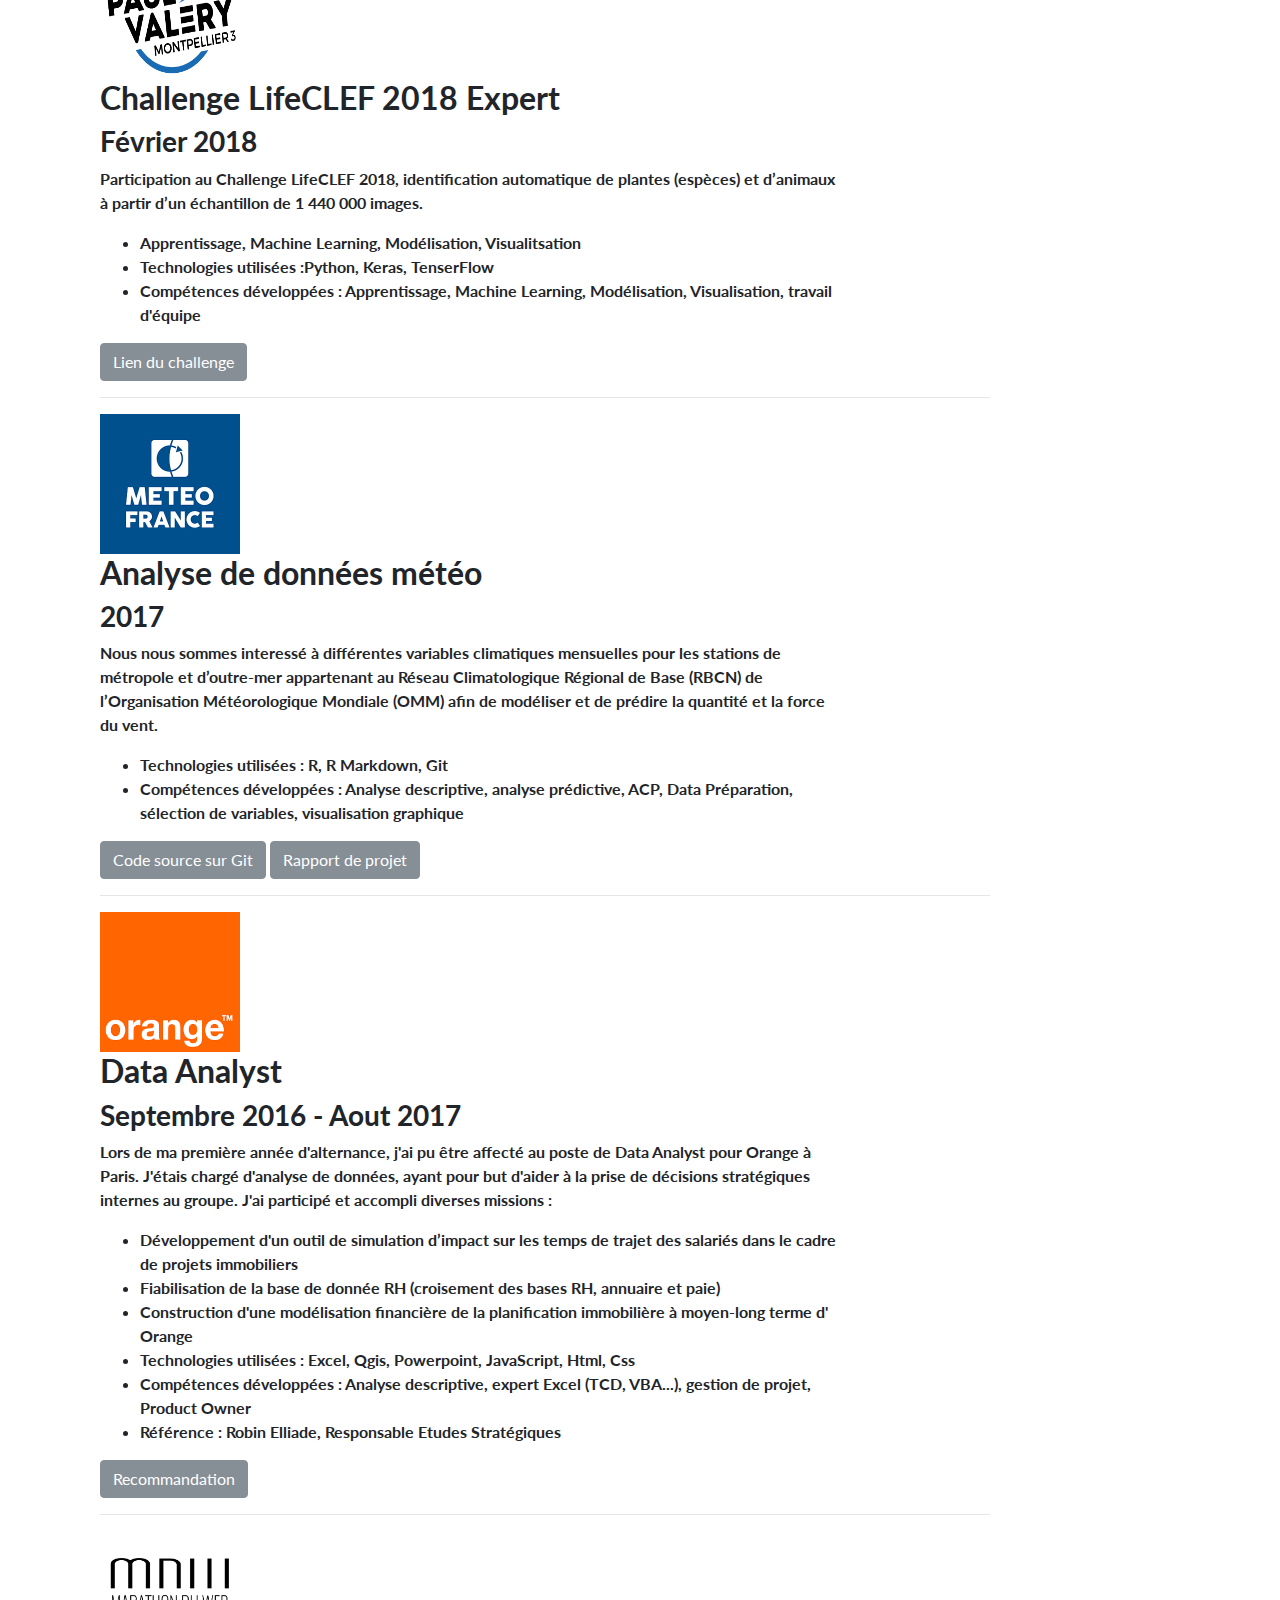
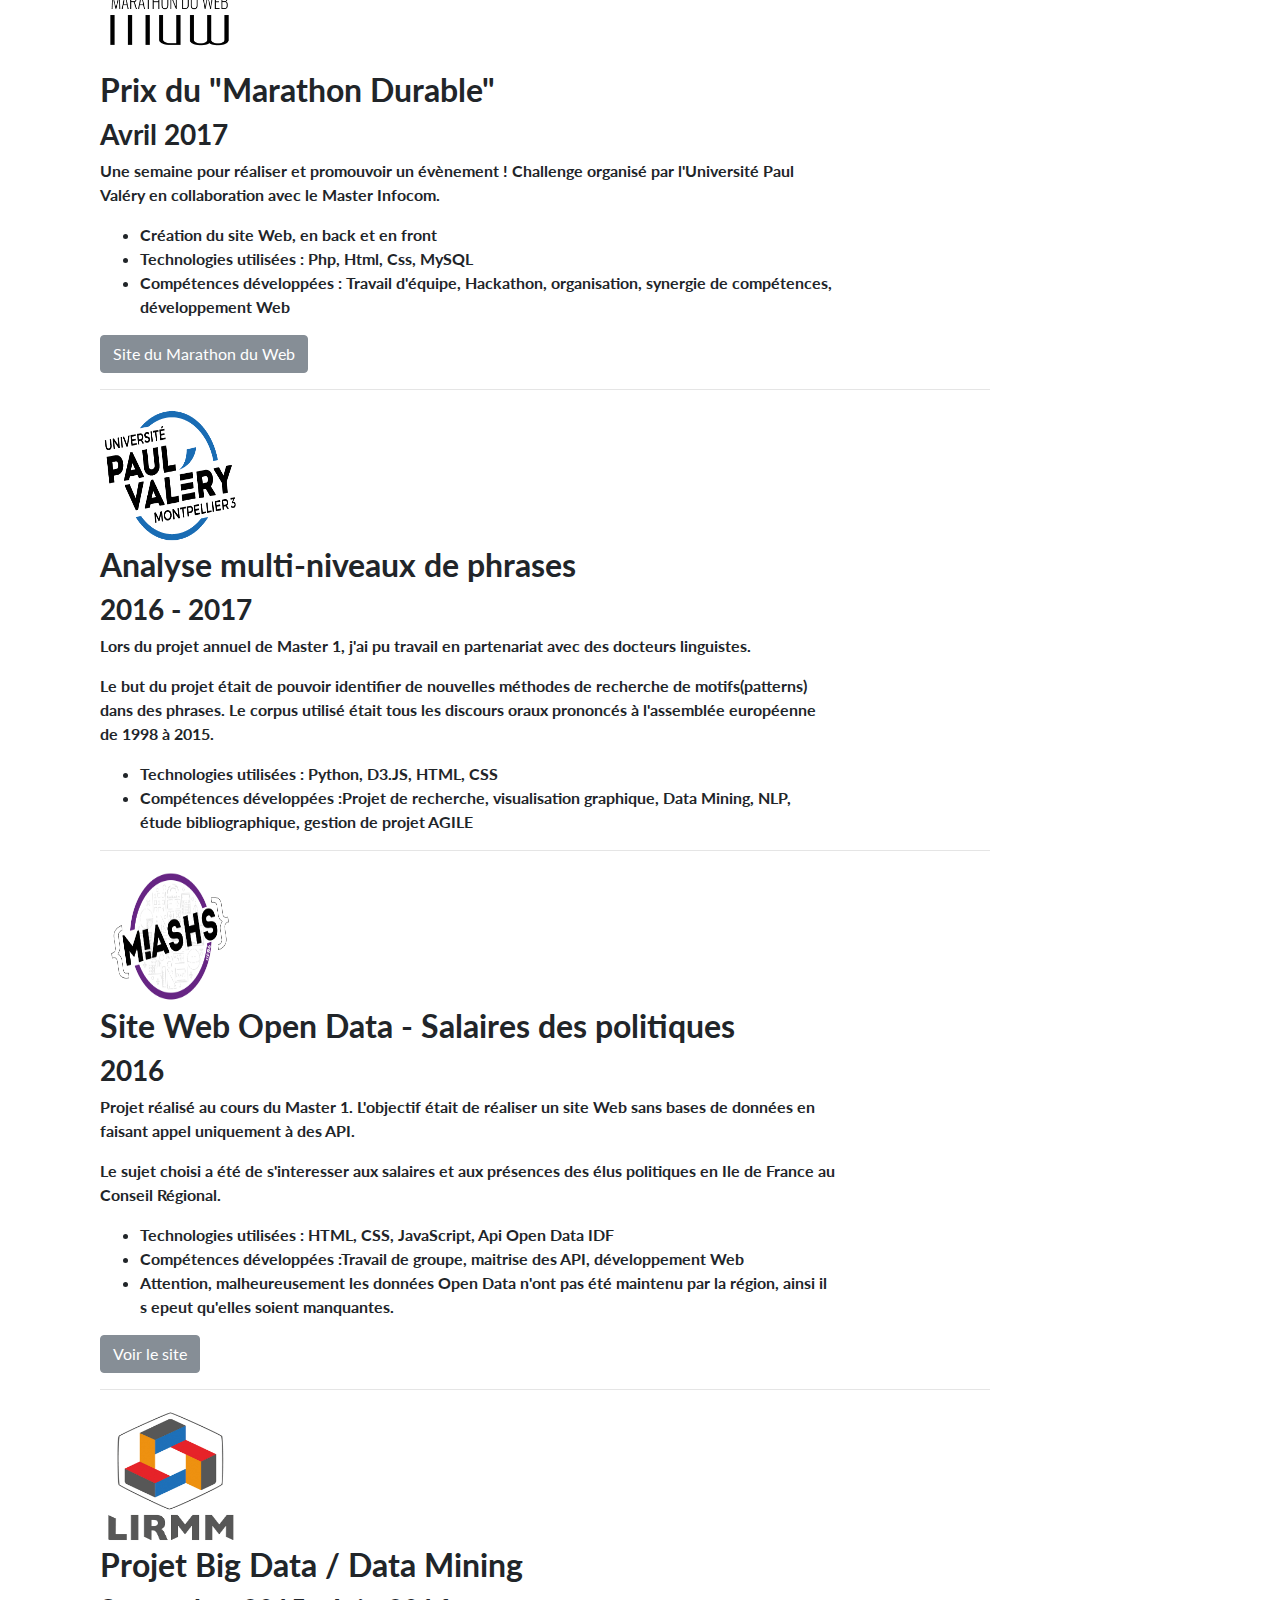
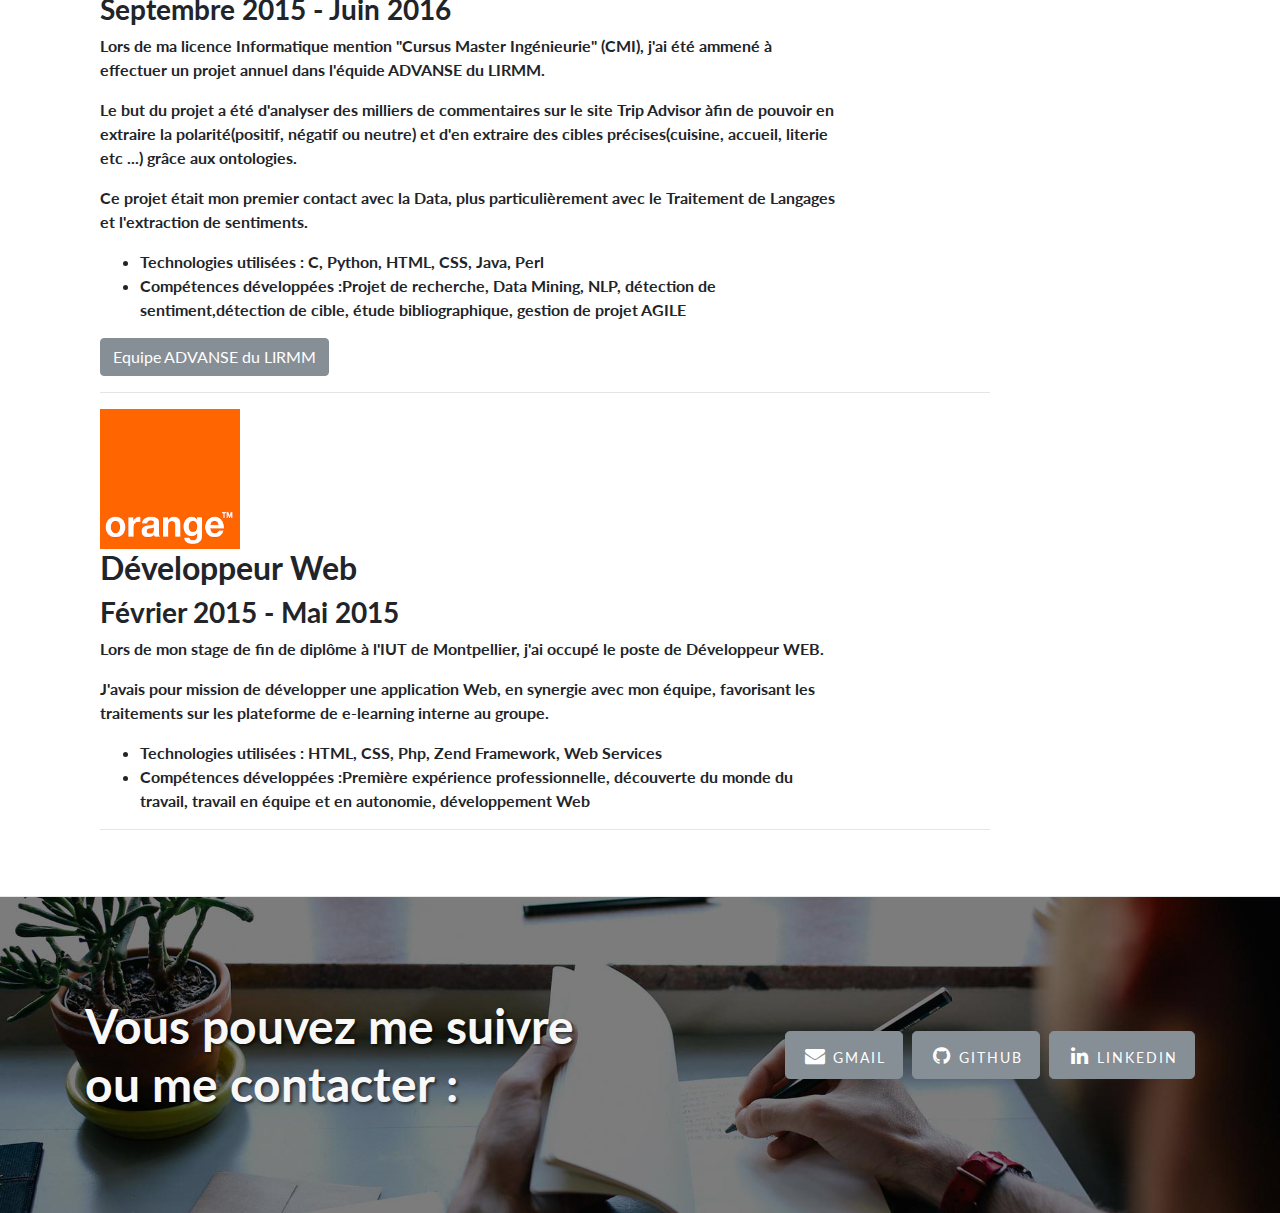
==== commit d3258f0a: "Update index.html" ====
--- a/index.html
+++ b/index.html
@@ -499,12 +499,10 @@
           <div class="col-lg-12" >
             <hr>
         </div>
-          <div class="col-lg-2">
-            <img class="rounded-circle" src="twin.png" alt="Generic placeholder image" width="140" height="140">
-          </div>
+          
           
           <div class="col-lg-10" >
-        <div class="row">
+        
            <div class="col-lg-2">
             <img  src="orange.png" alt="Generic placeholder image" width="140" height="140">
           </div>
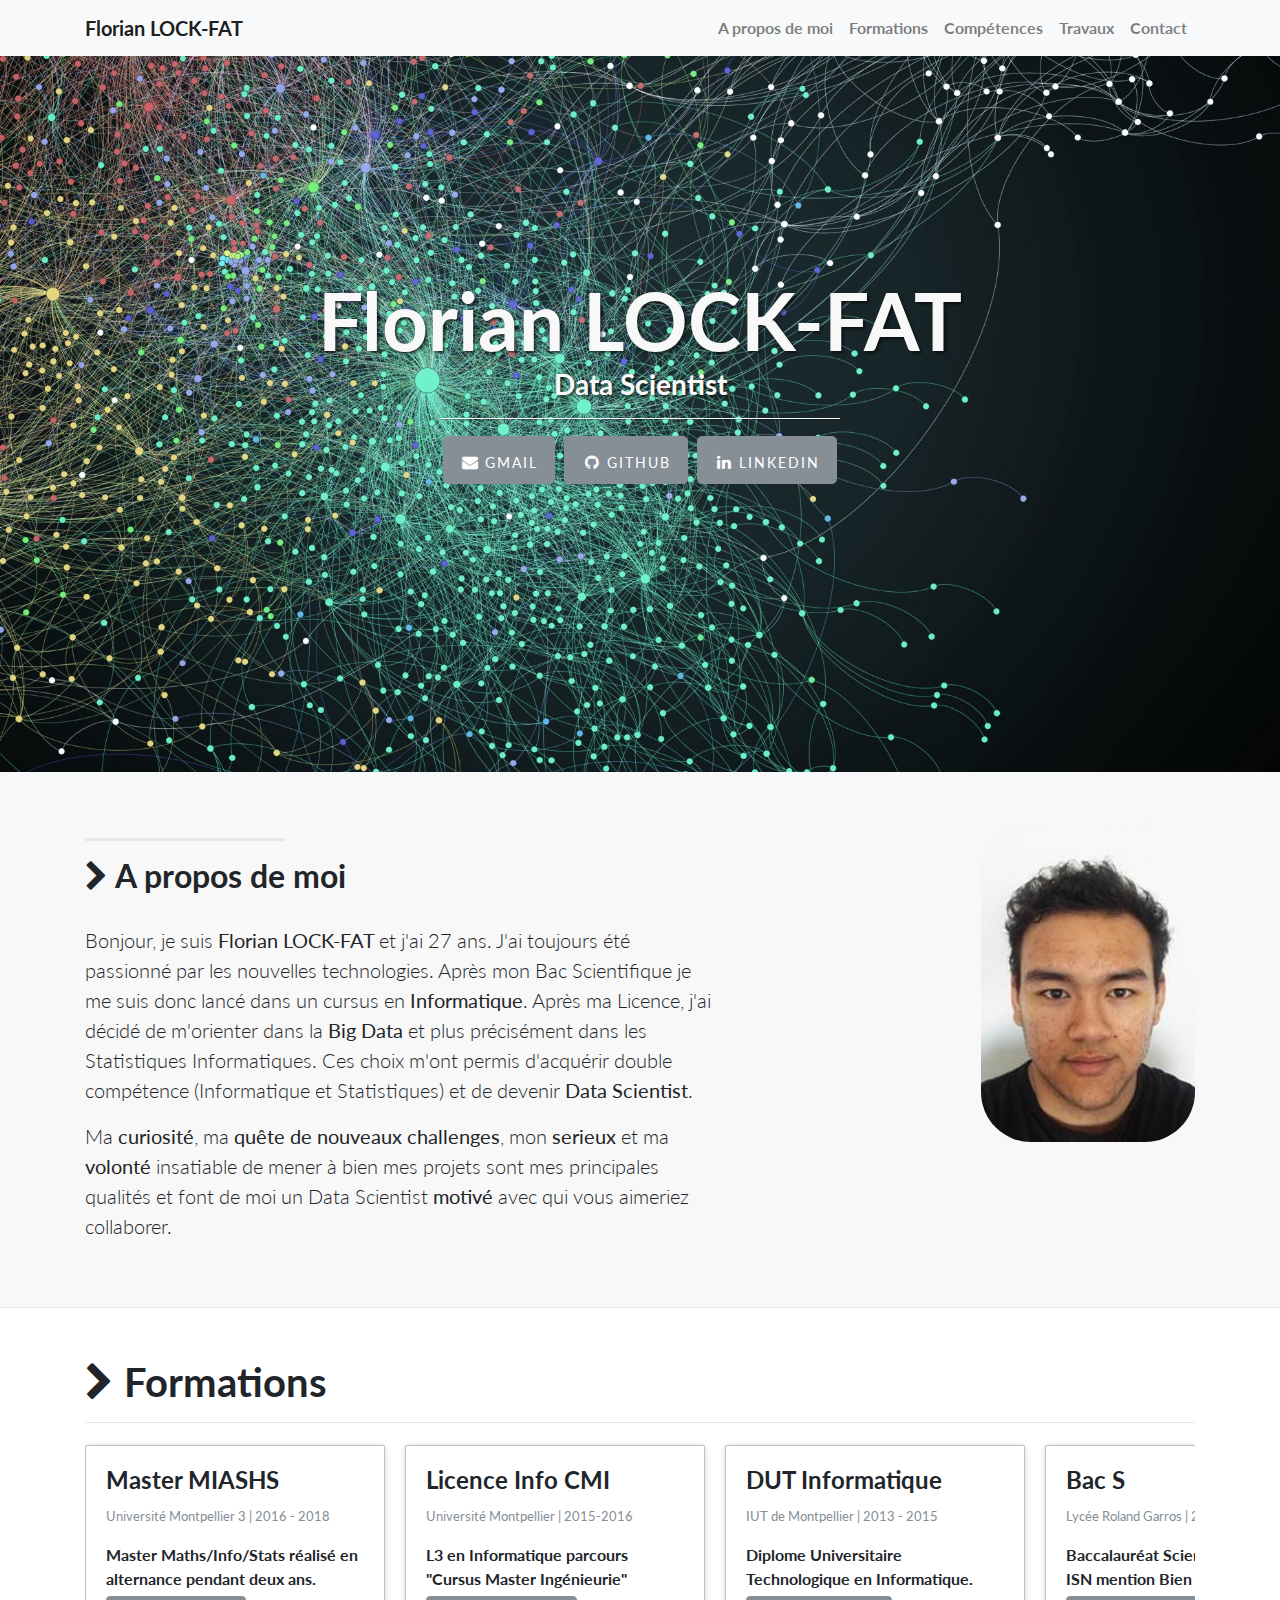
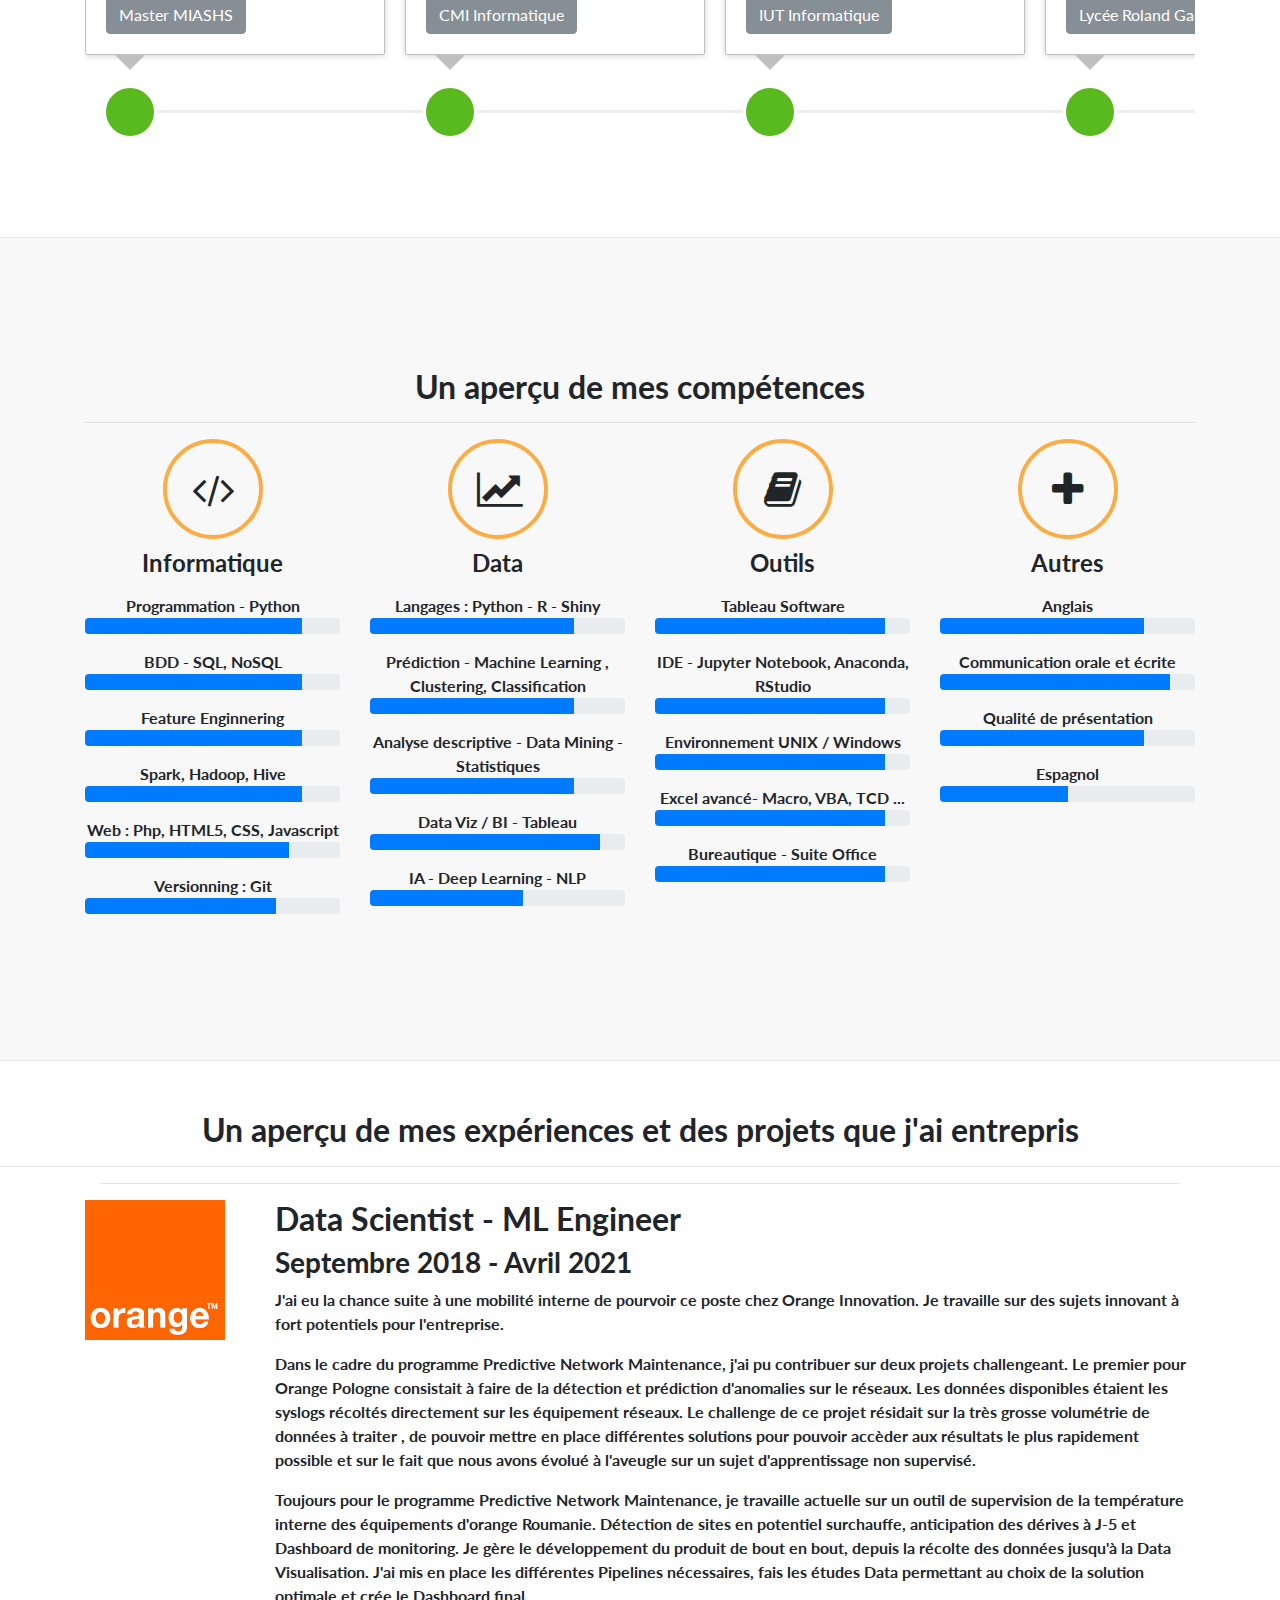
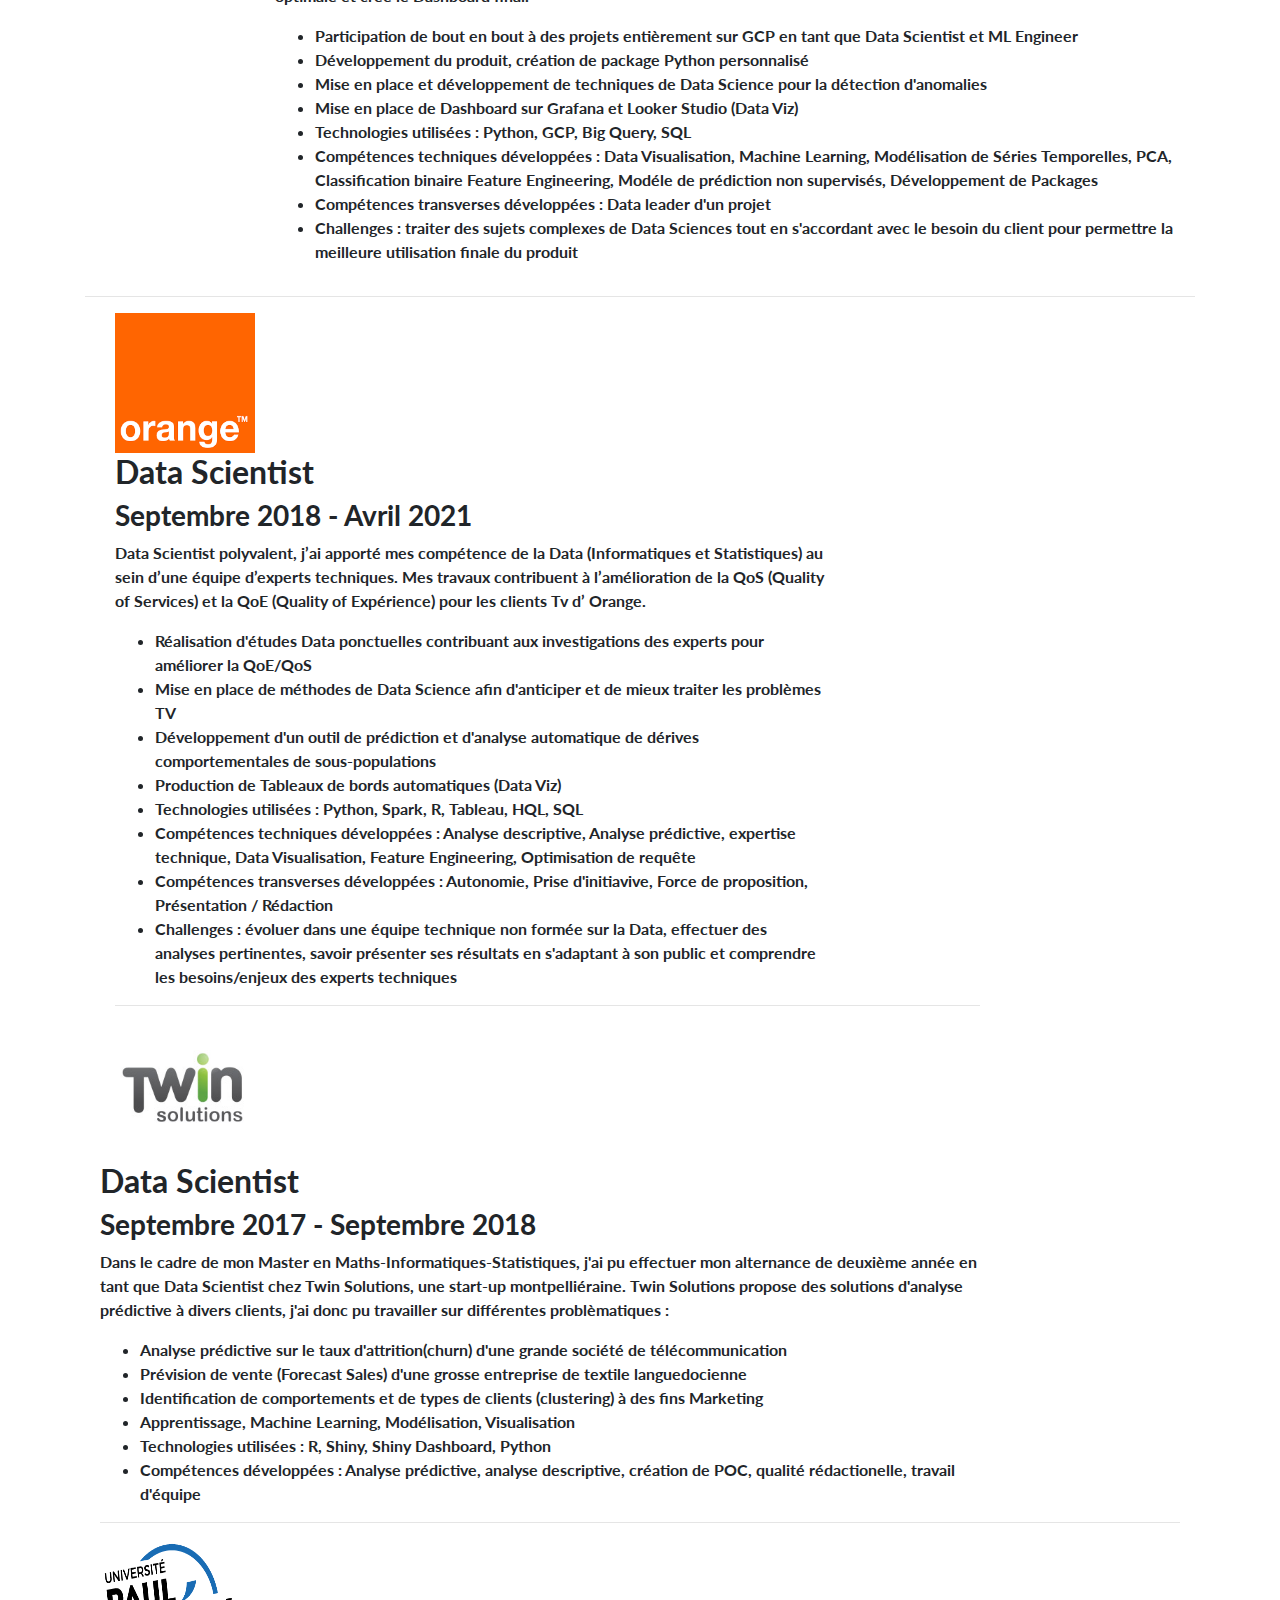
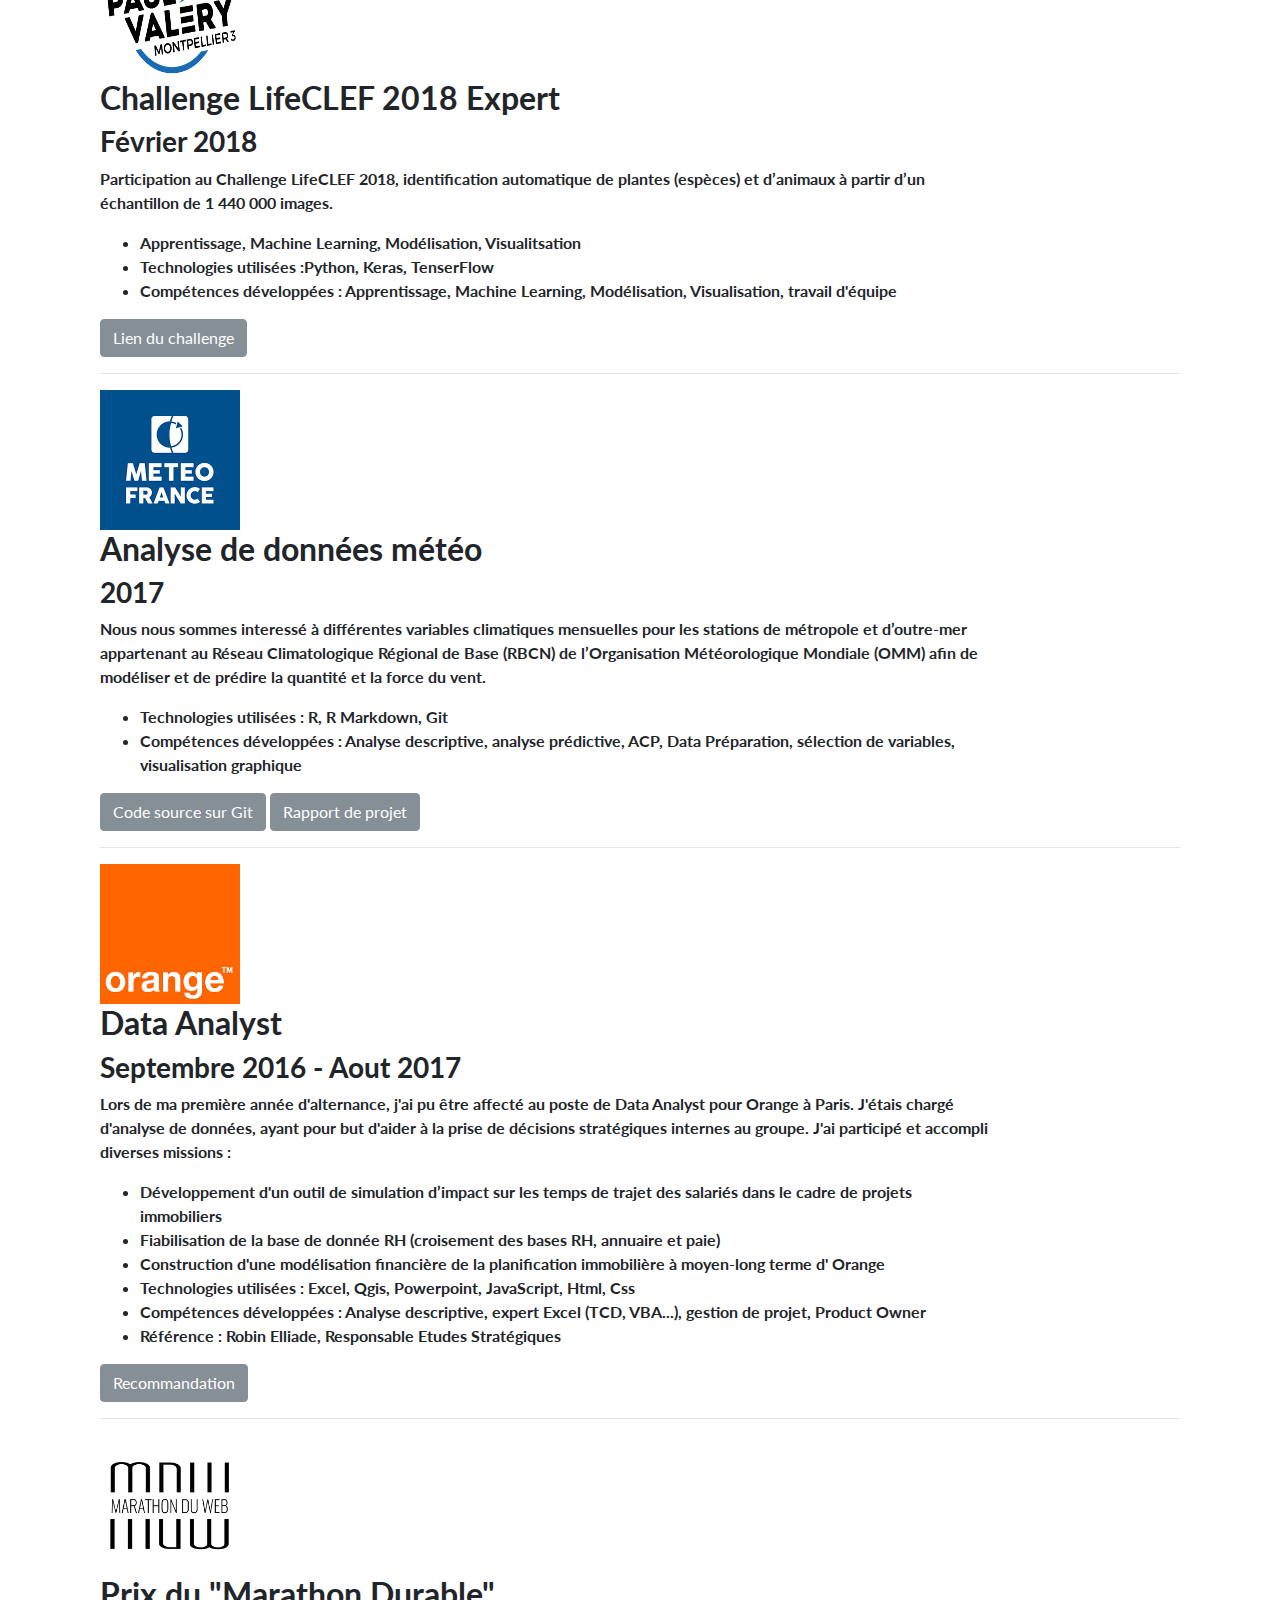
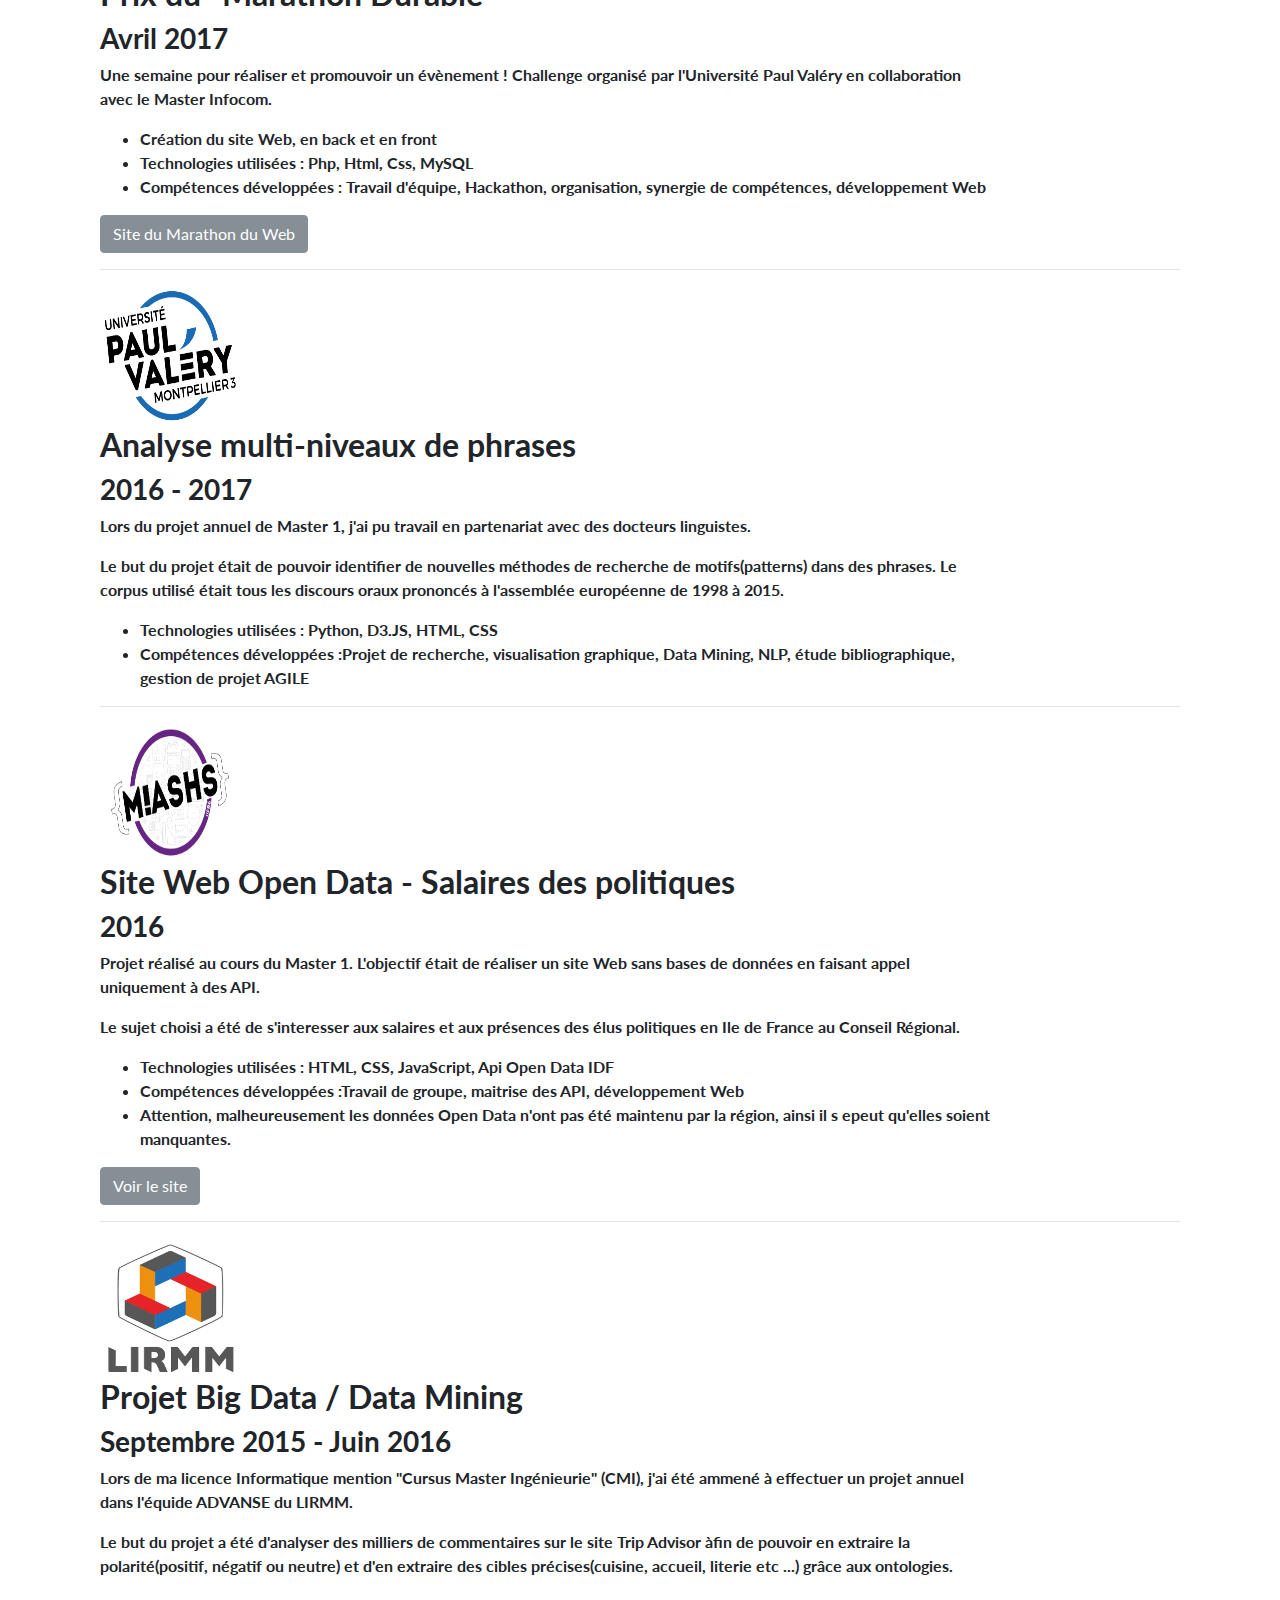
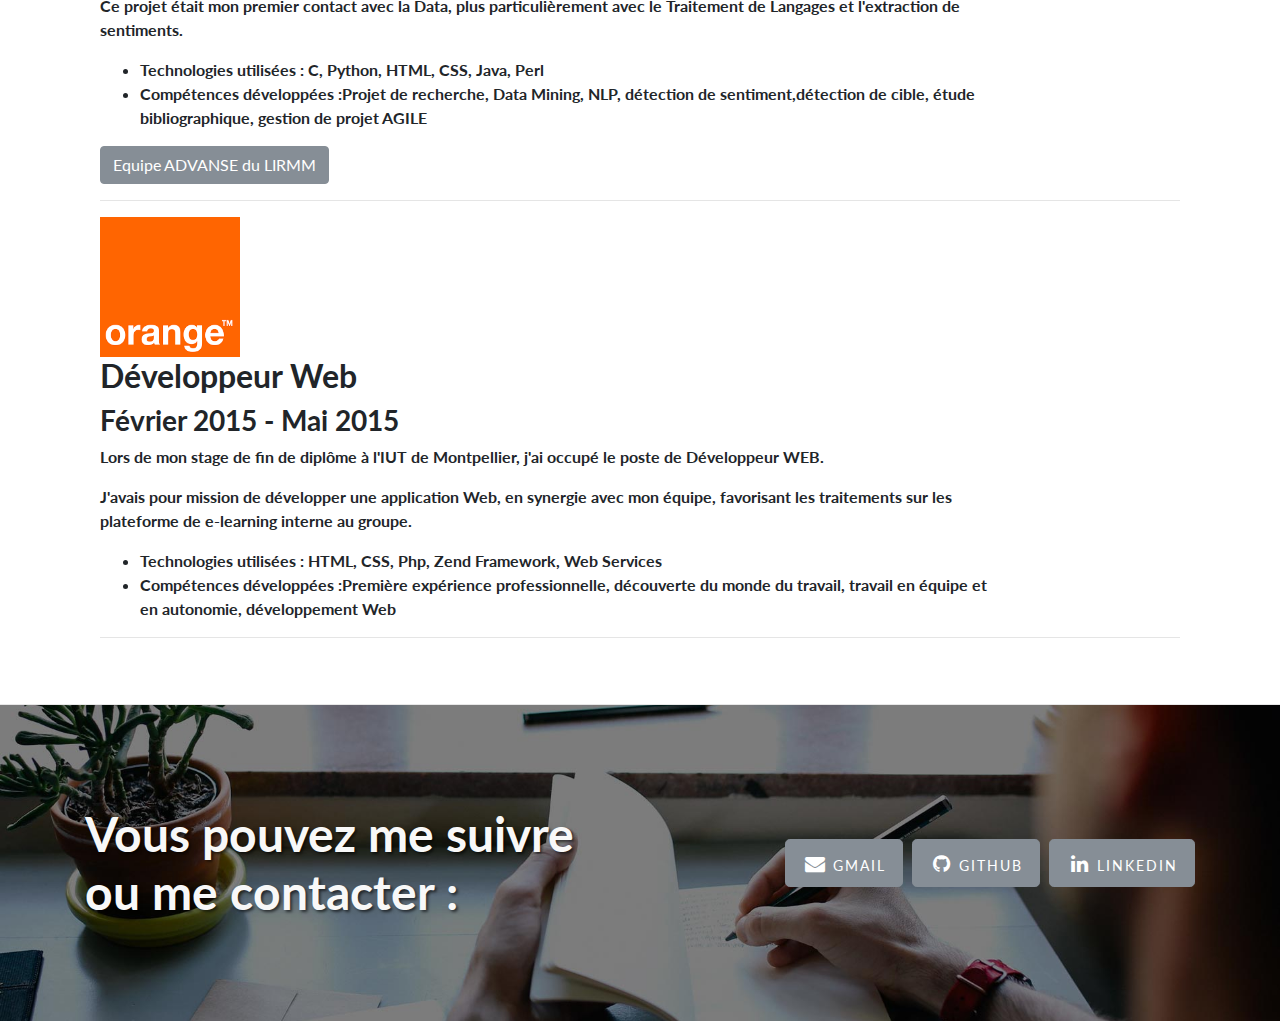
==== commit 5ff7ec98: "Update index.html" ====
--- a/index.html
+++ b/index.html
@@ -499,7 +499,7 @@
           <div class="col-lg-12" >
             <hr>
         </div>
-          
+         </div> 
           
           <div class="col-lg-10" >
         
@@ -537,7 +537,7 @@
           <div class="col-lg-2">
             <img class="rounded-circle" src="twin.png" alt="Generic placeholder image" width="140" height="140">
           </div>
-          
+          </div>
           <div class="col-lg-10" >
             
             <h2>Data Scientist</h2>
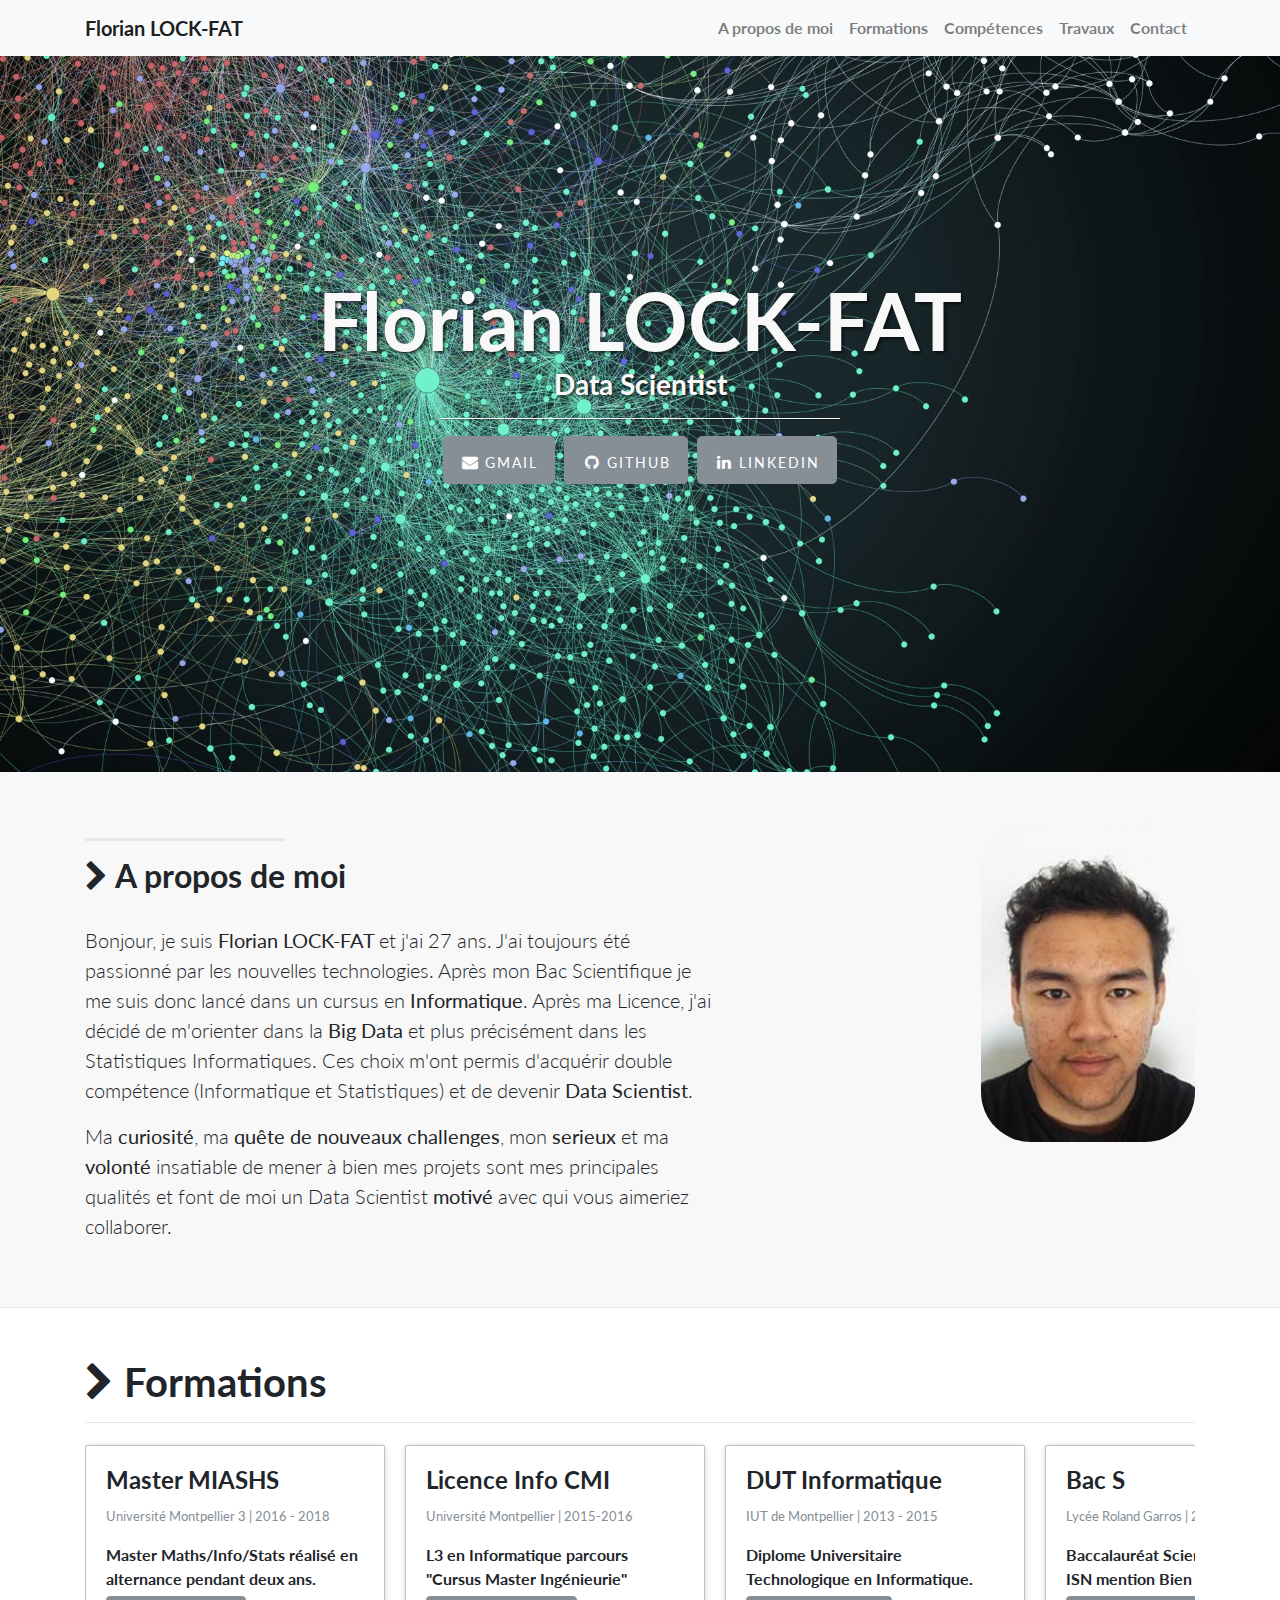
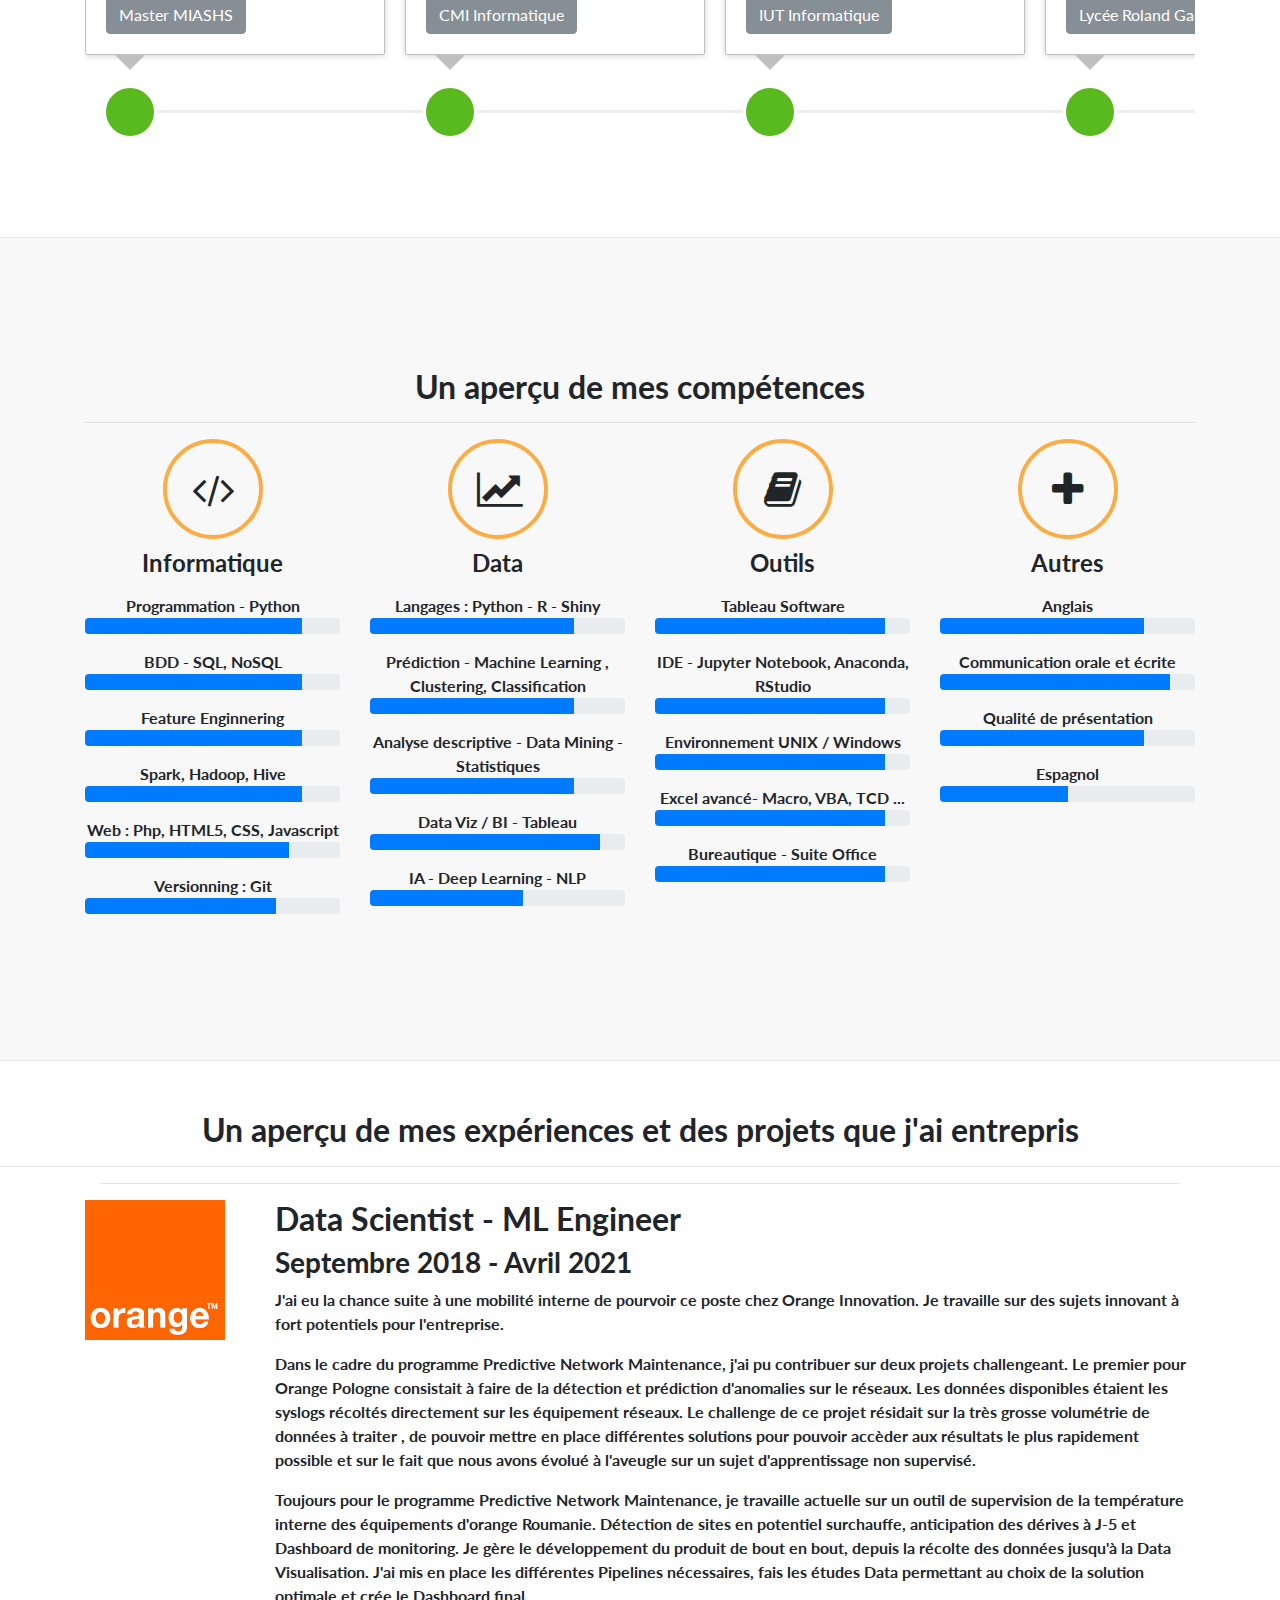
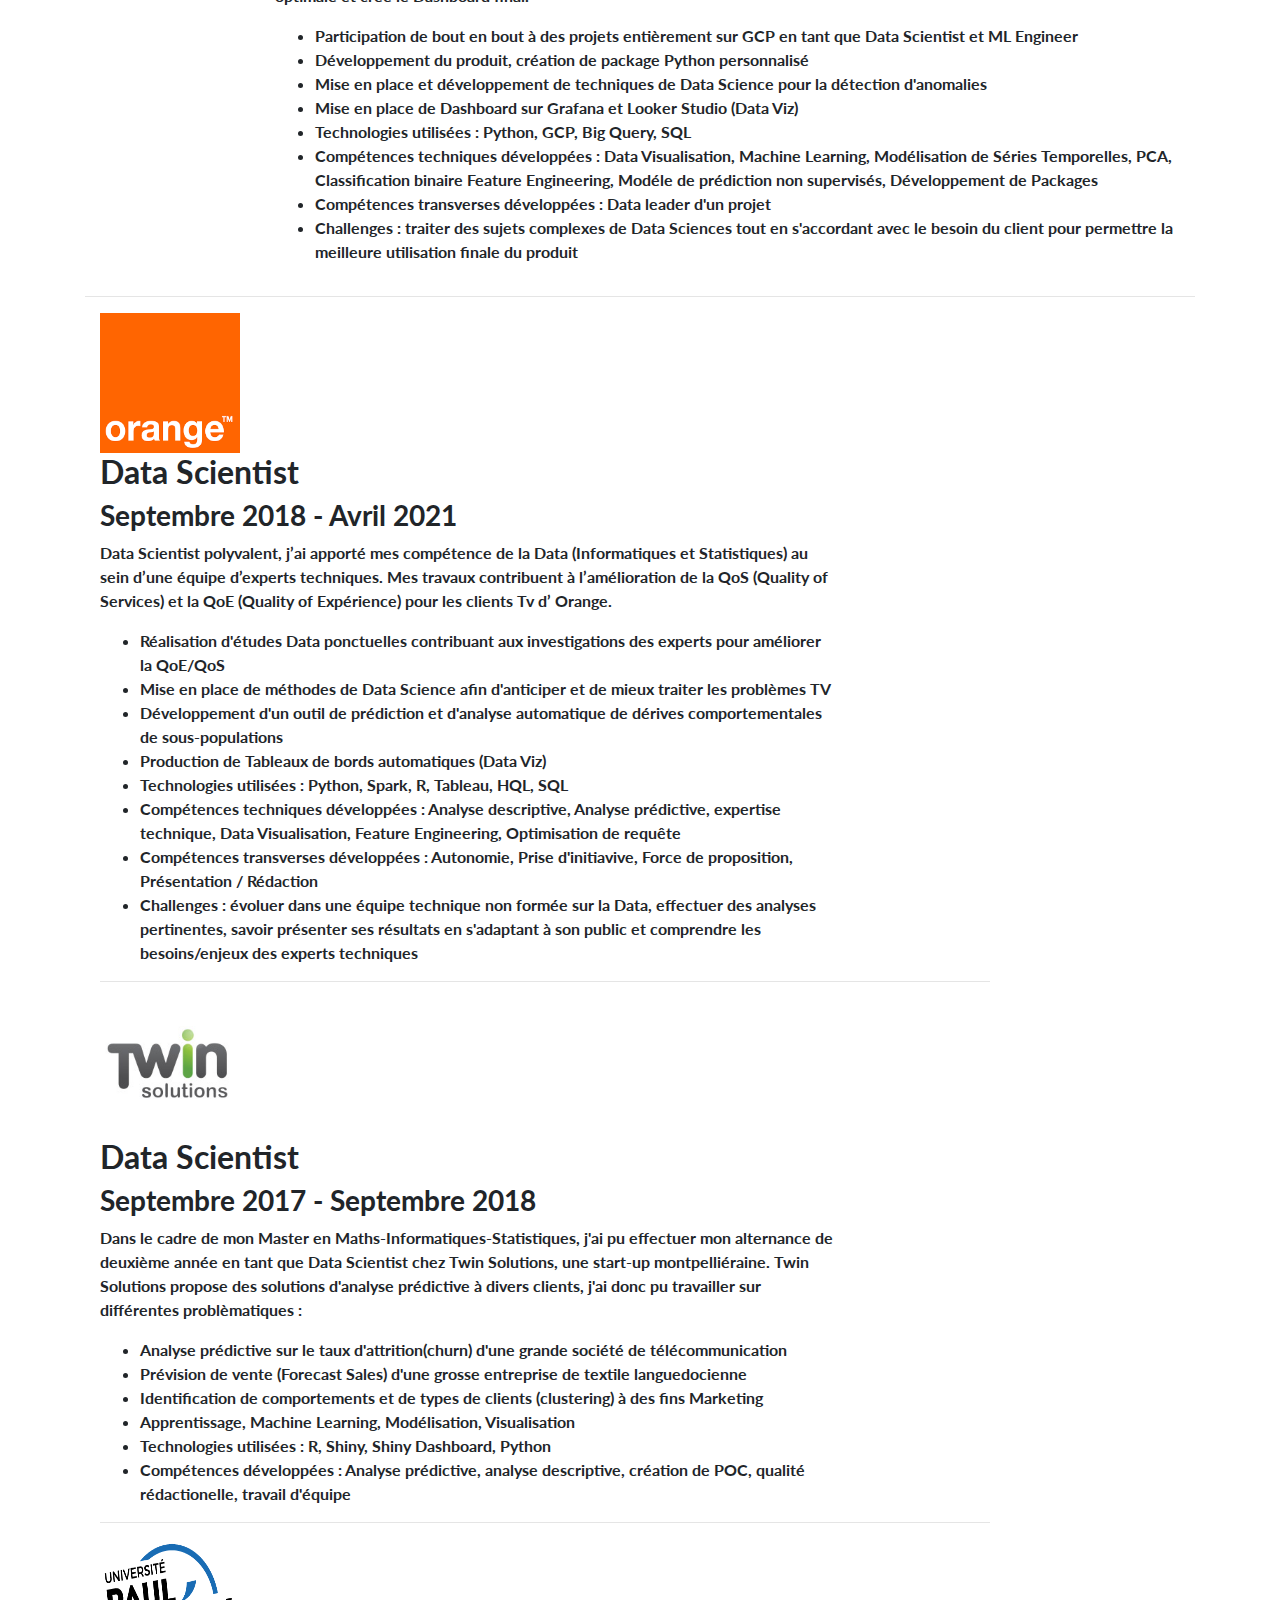
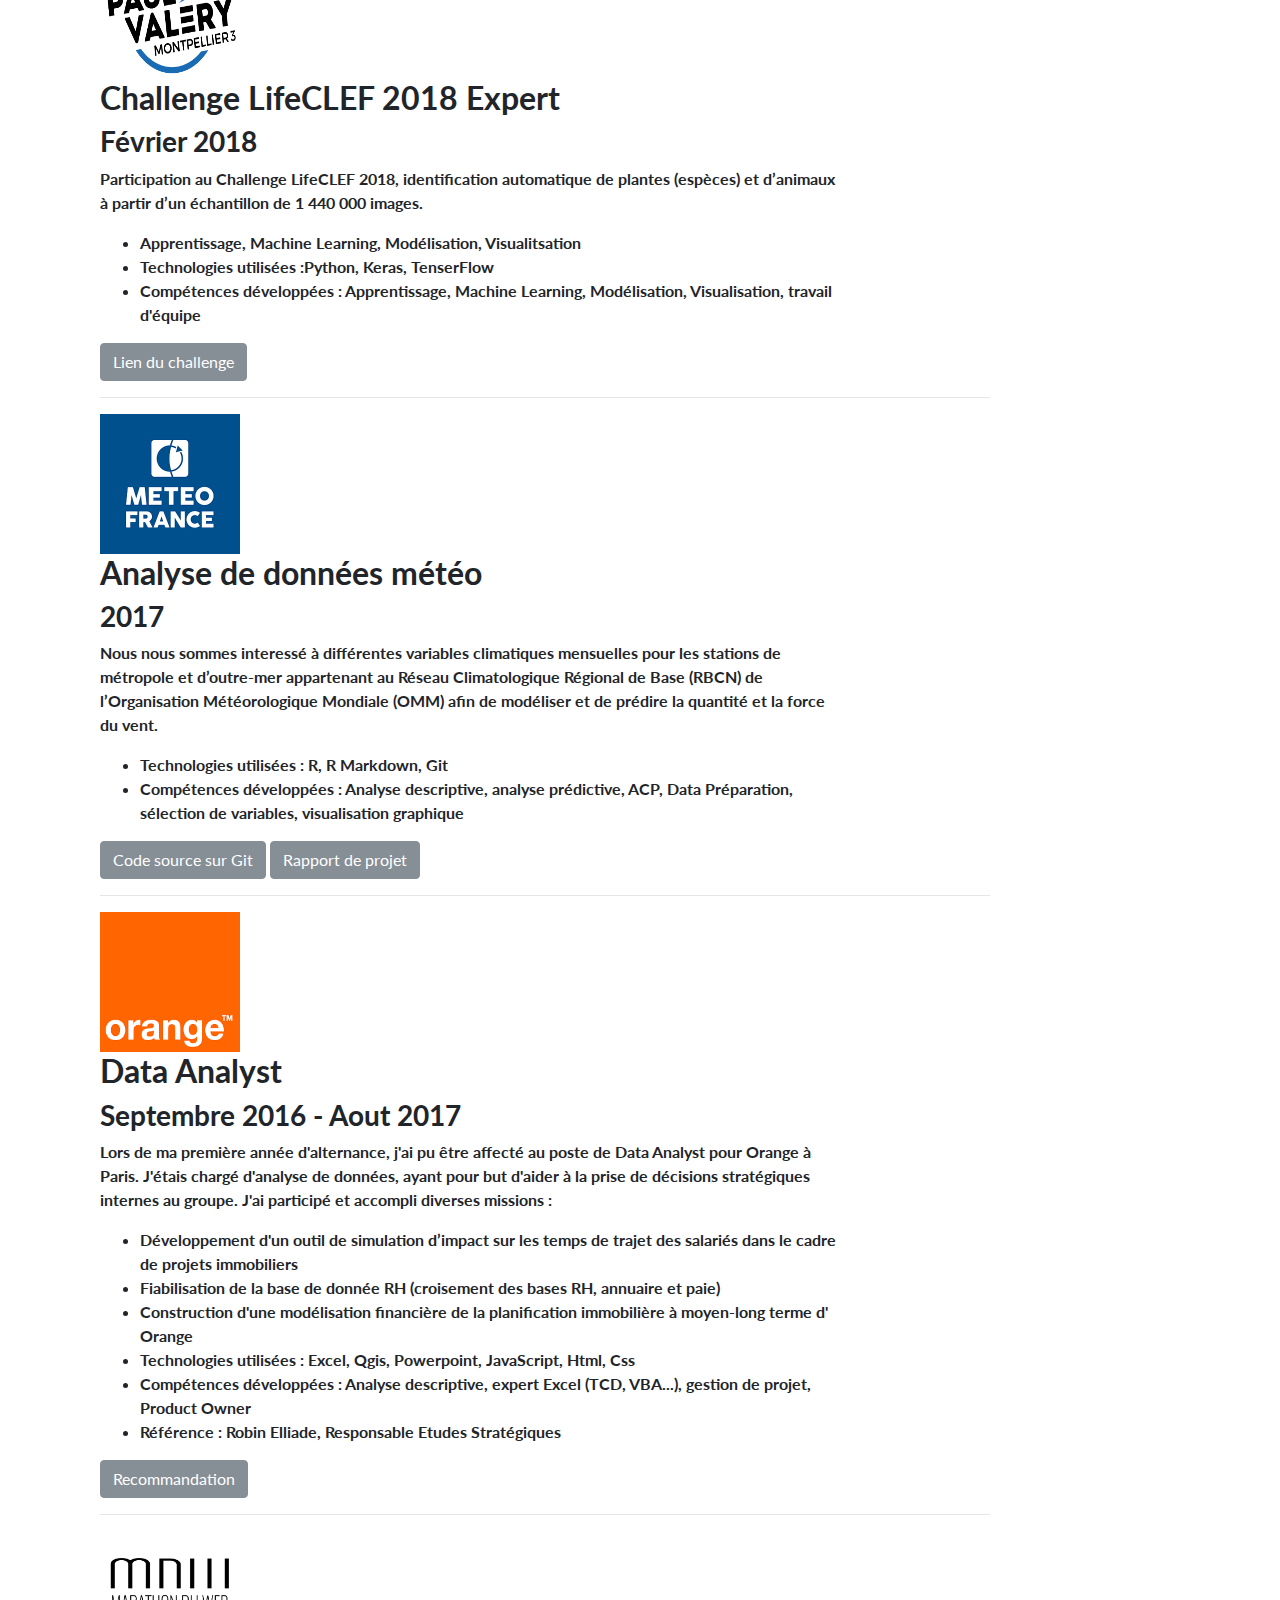
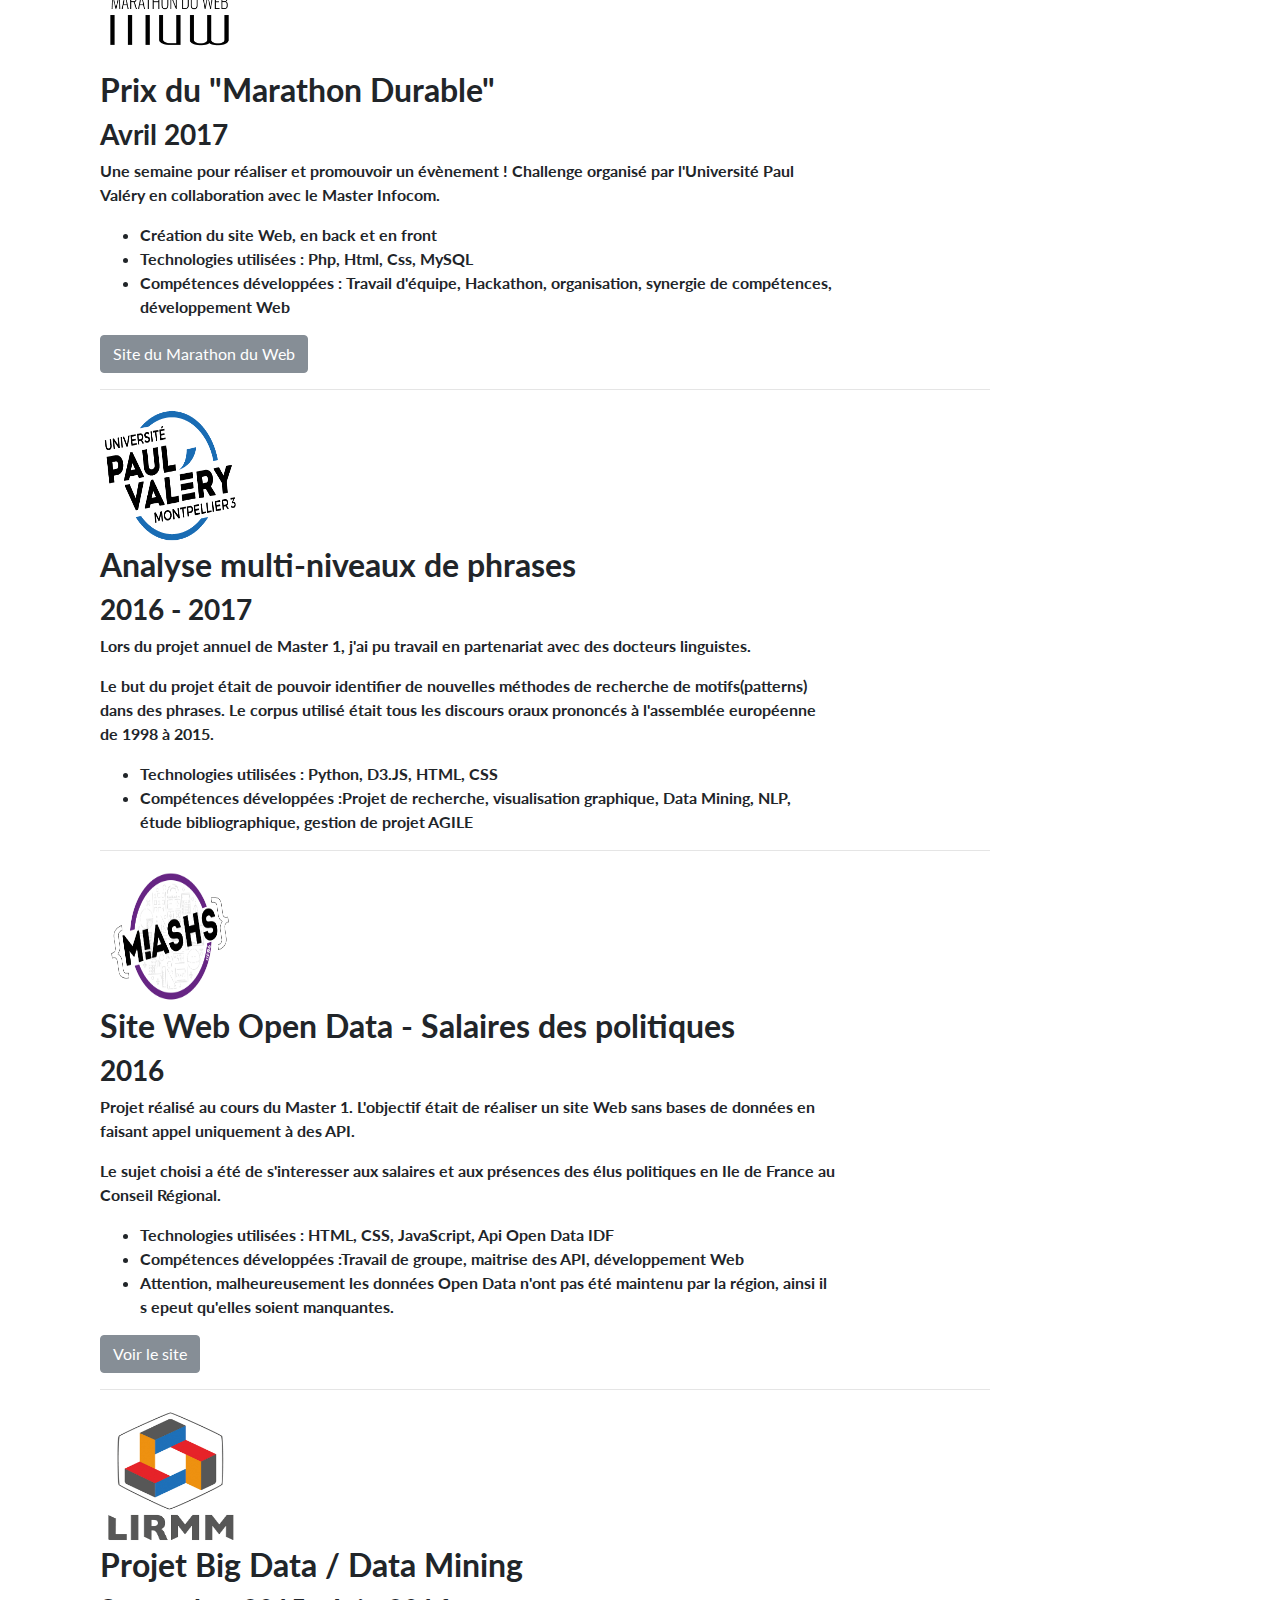
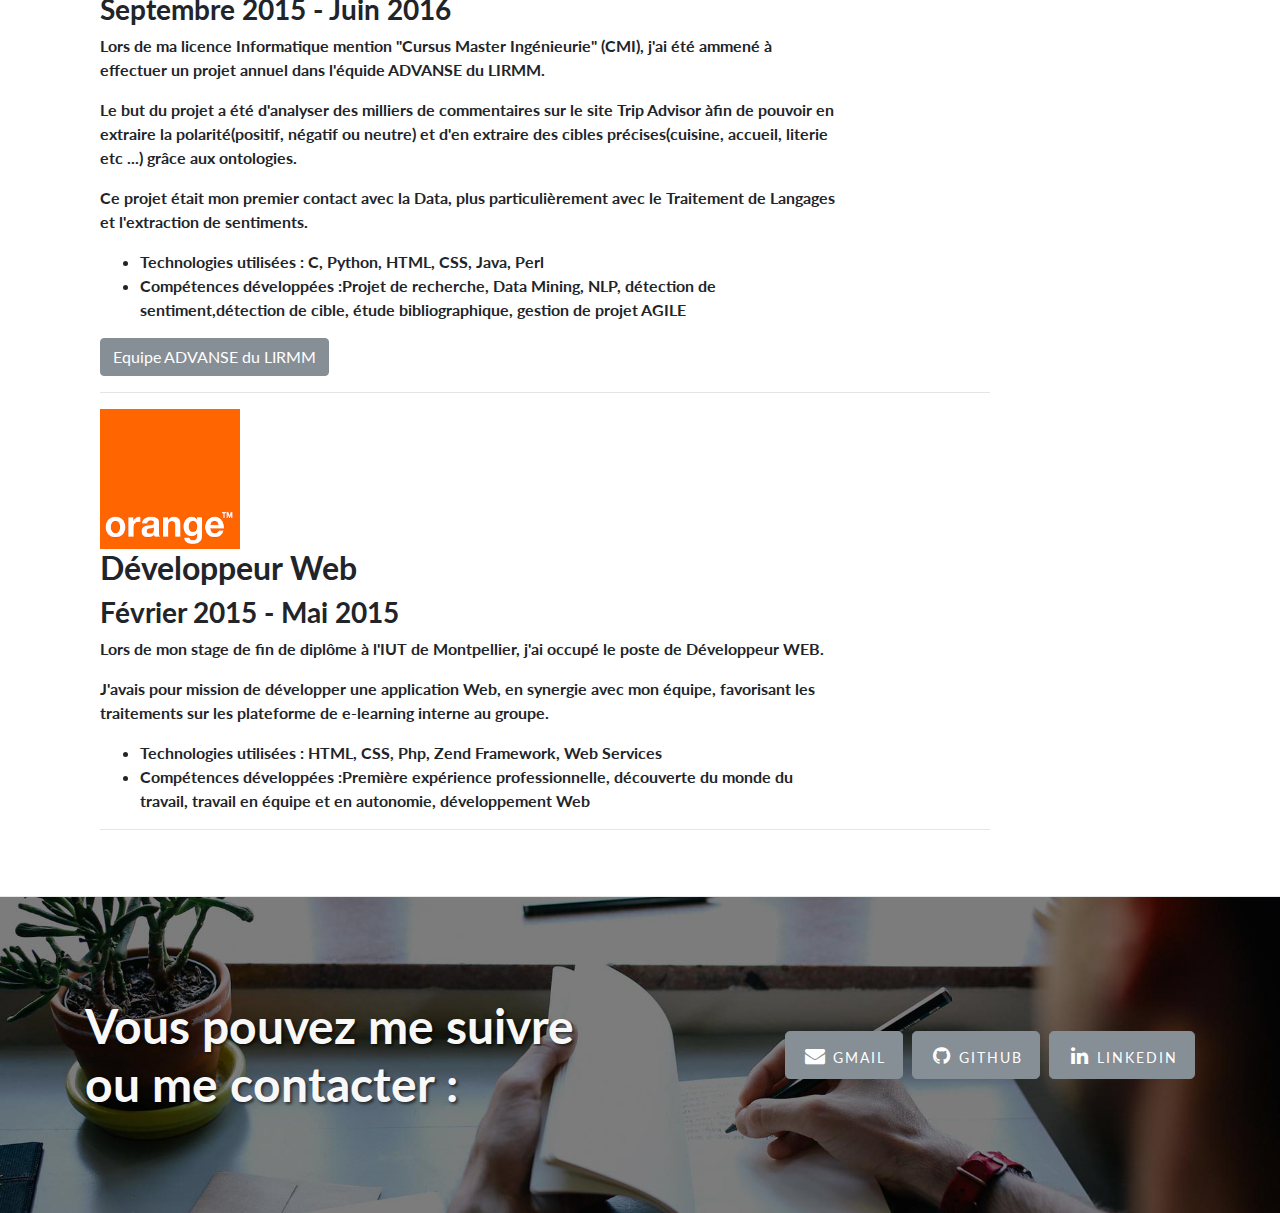
==== commit b9abce97: "Update index.html" ====
--- a/index.html
+++ b/index.html
@@ -499,7 +499,7 @@
           <div class="col-lg-12" >
             <hr>
         </div>
-         </div> 
+         
           
           <div class="col-lg-10" >
         
@@ -537,7 +537,7 @@
           <div class="col-lg-2">
             <img class="rounded-circle" src="twin.png" alt="Generic placeholder image" width="140" height="140">
           </div>
-          </div>
+          
           <div class="col-lg-10" >
             
             <h2>Data Scientist</h2>
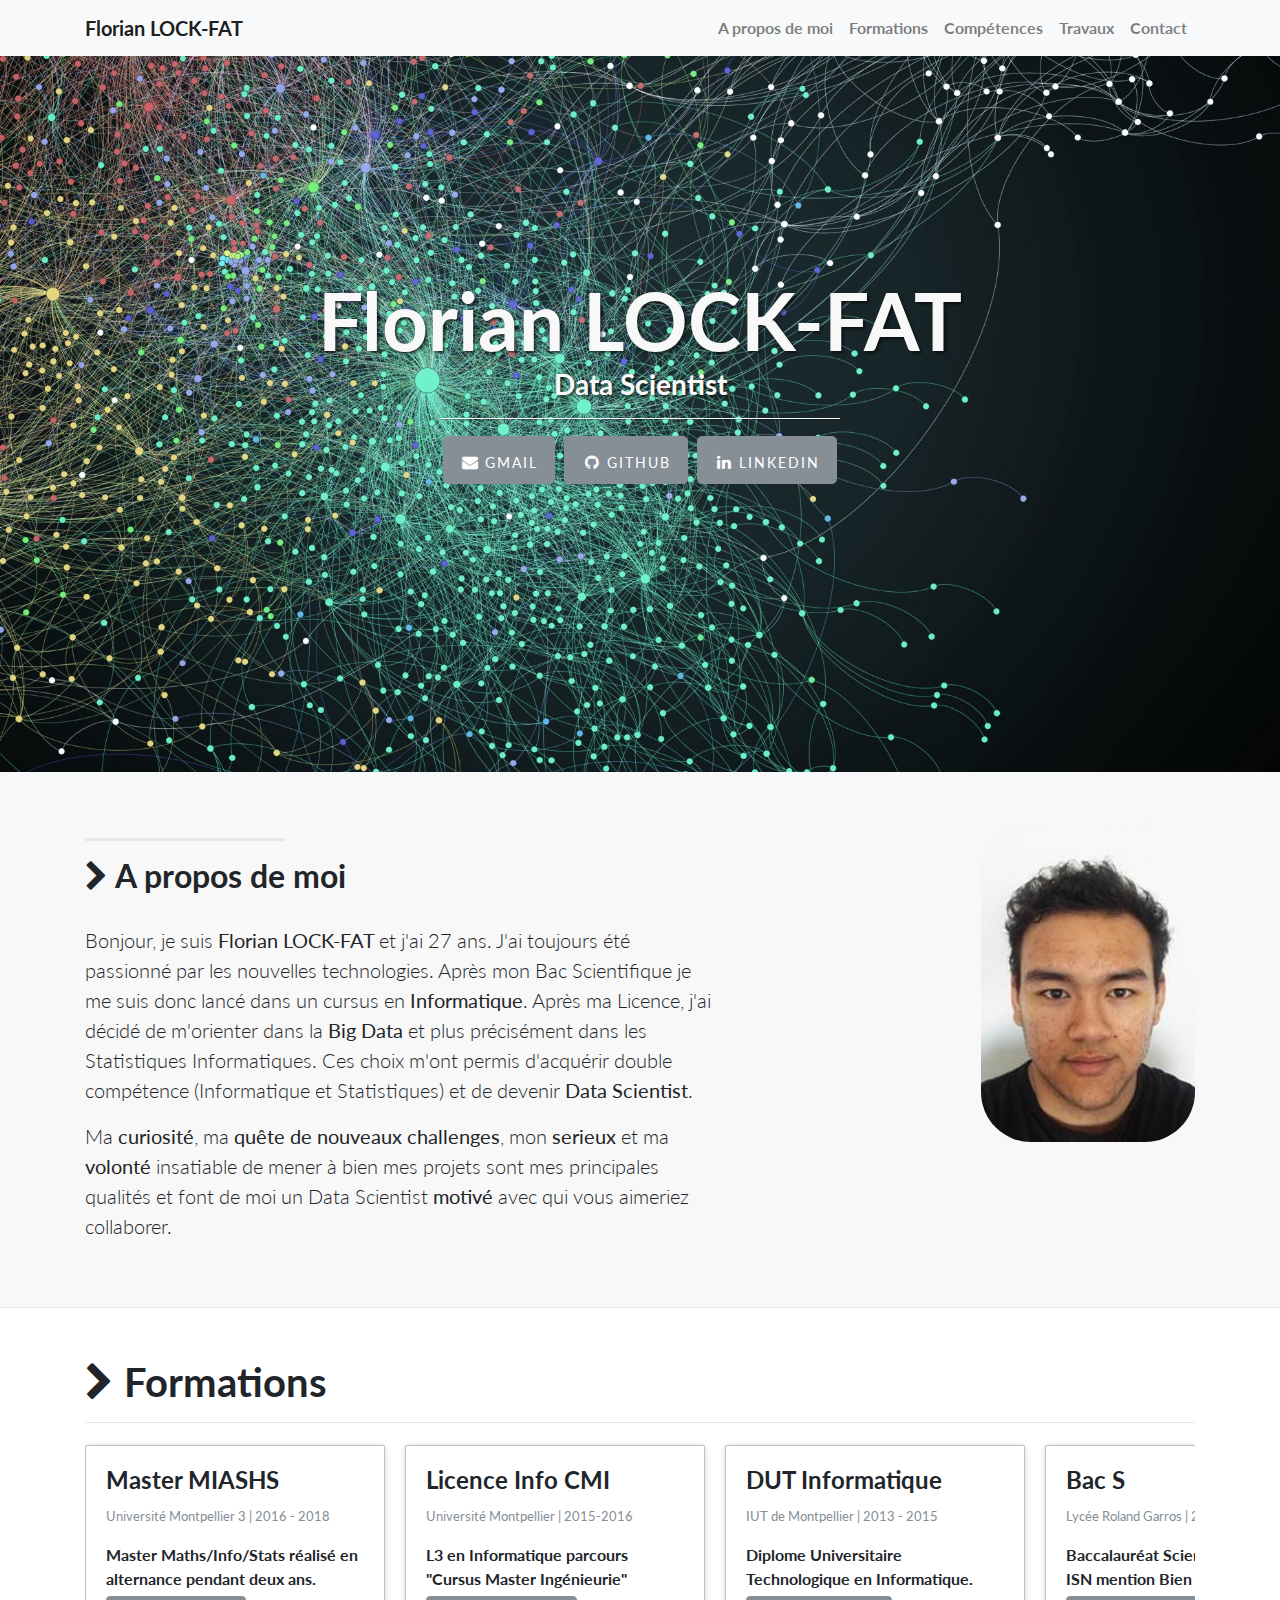
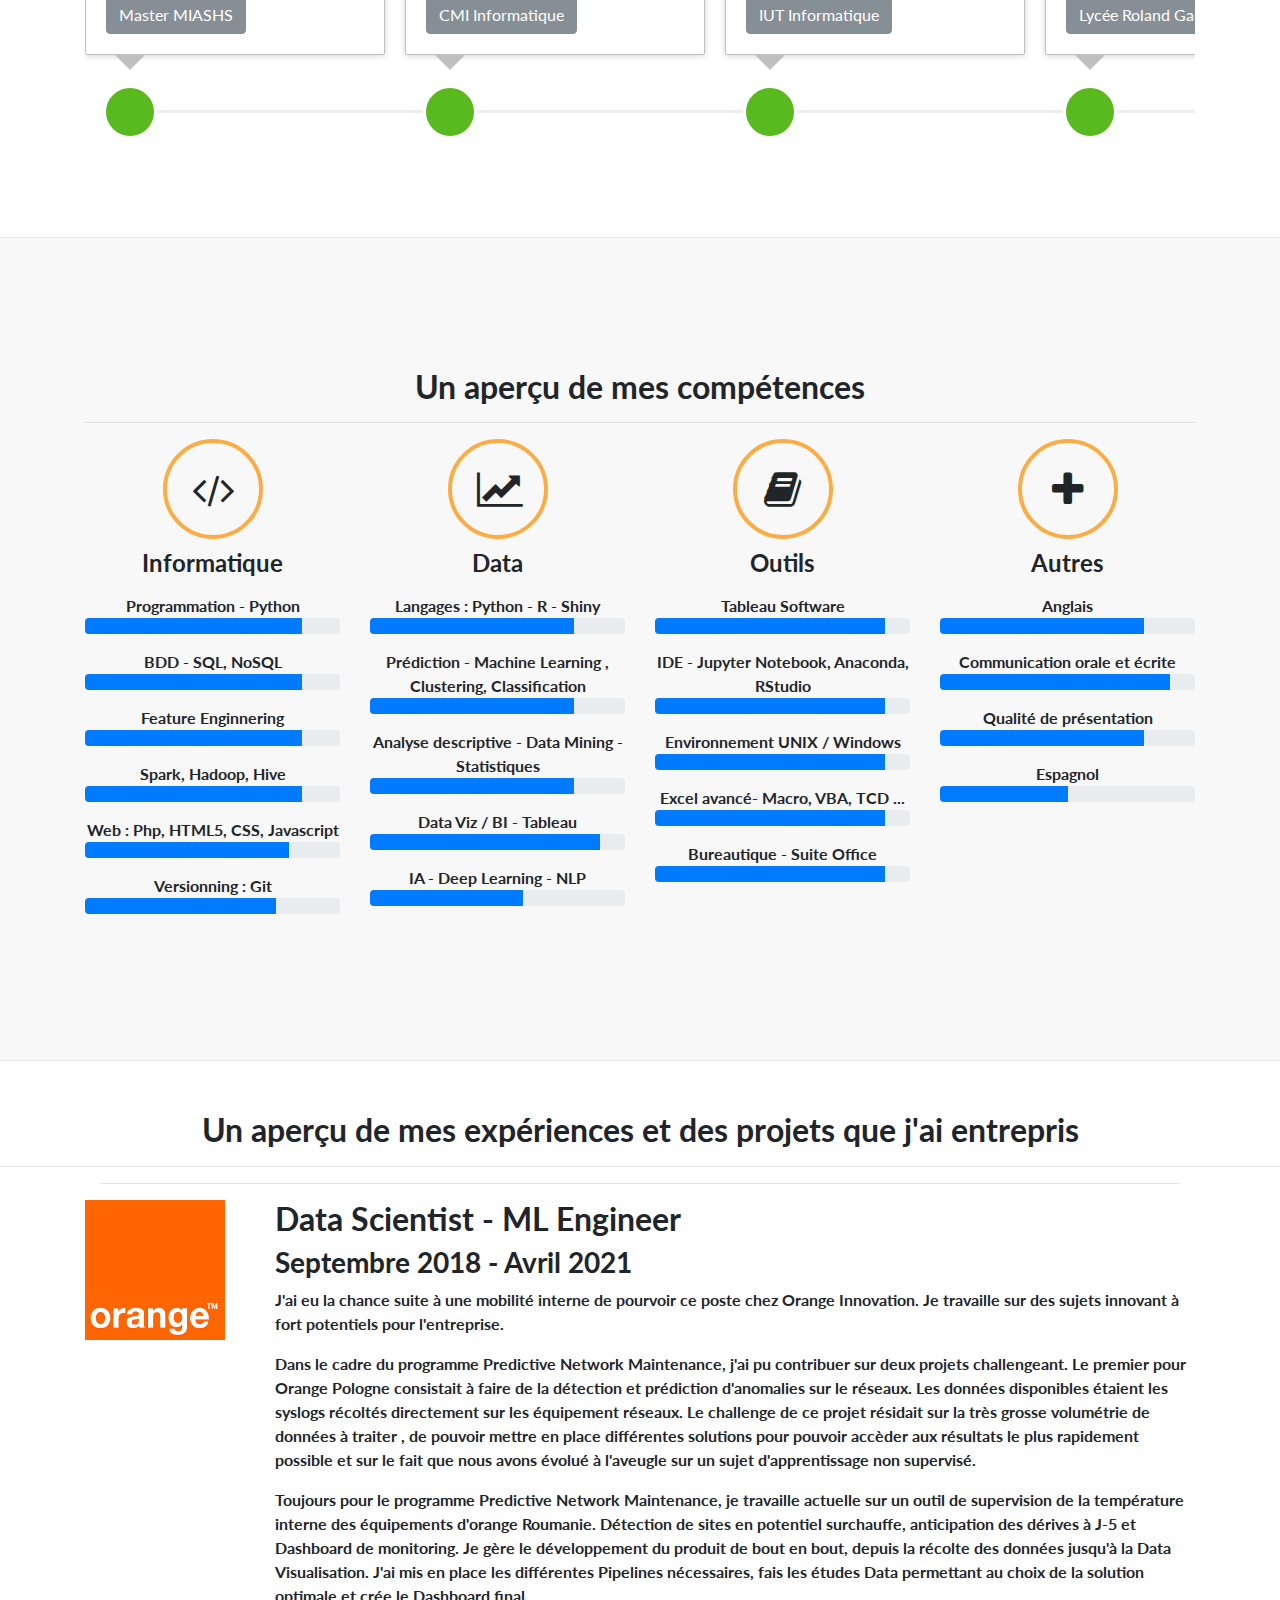
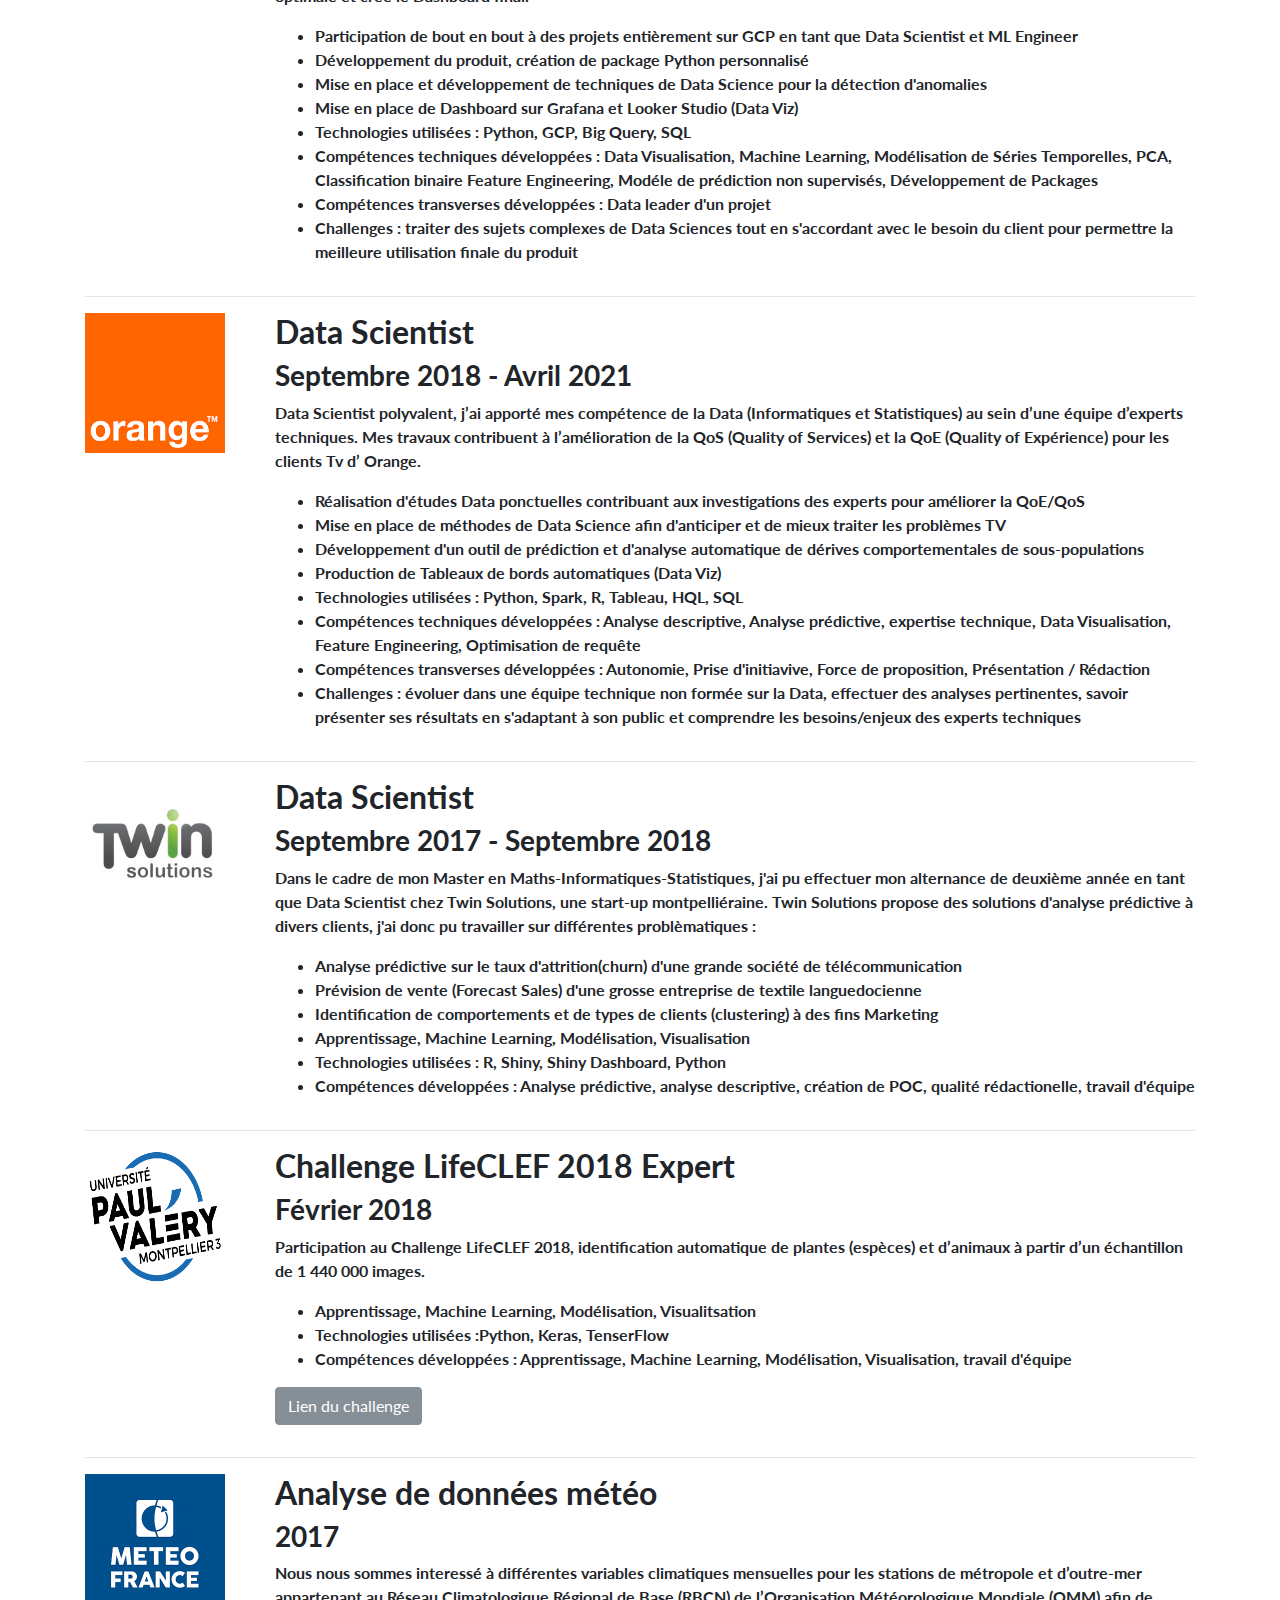
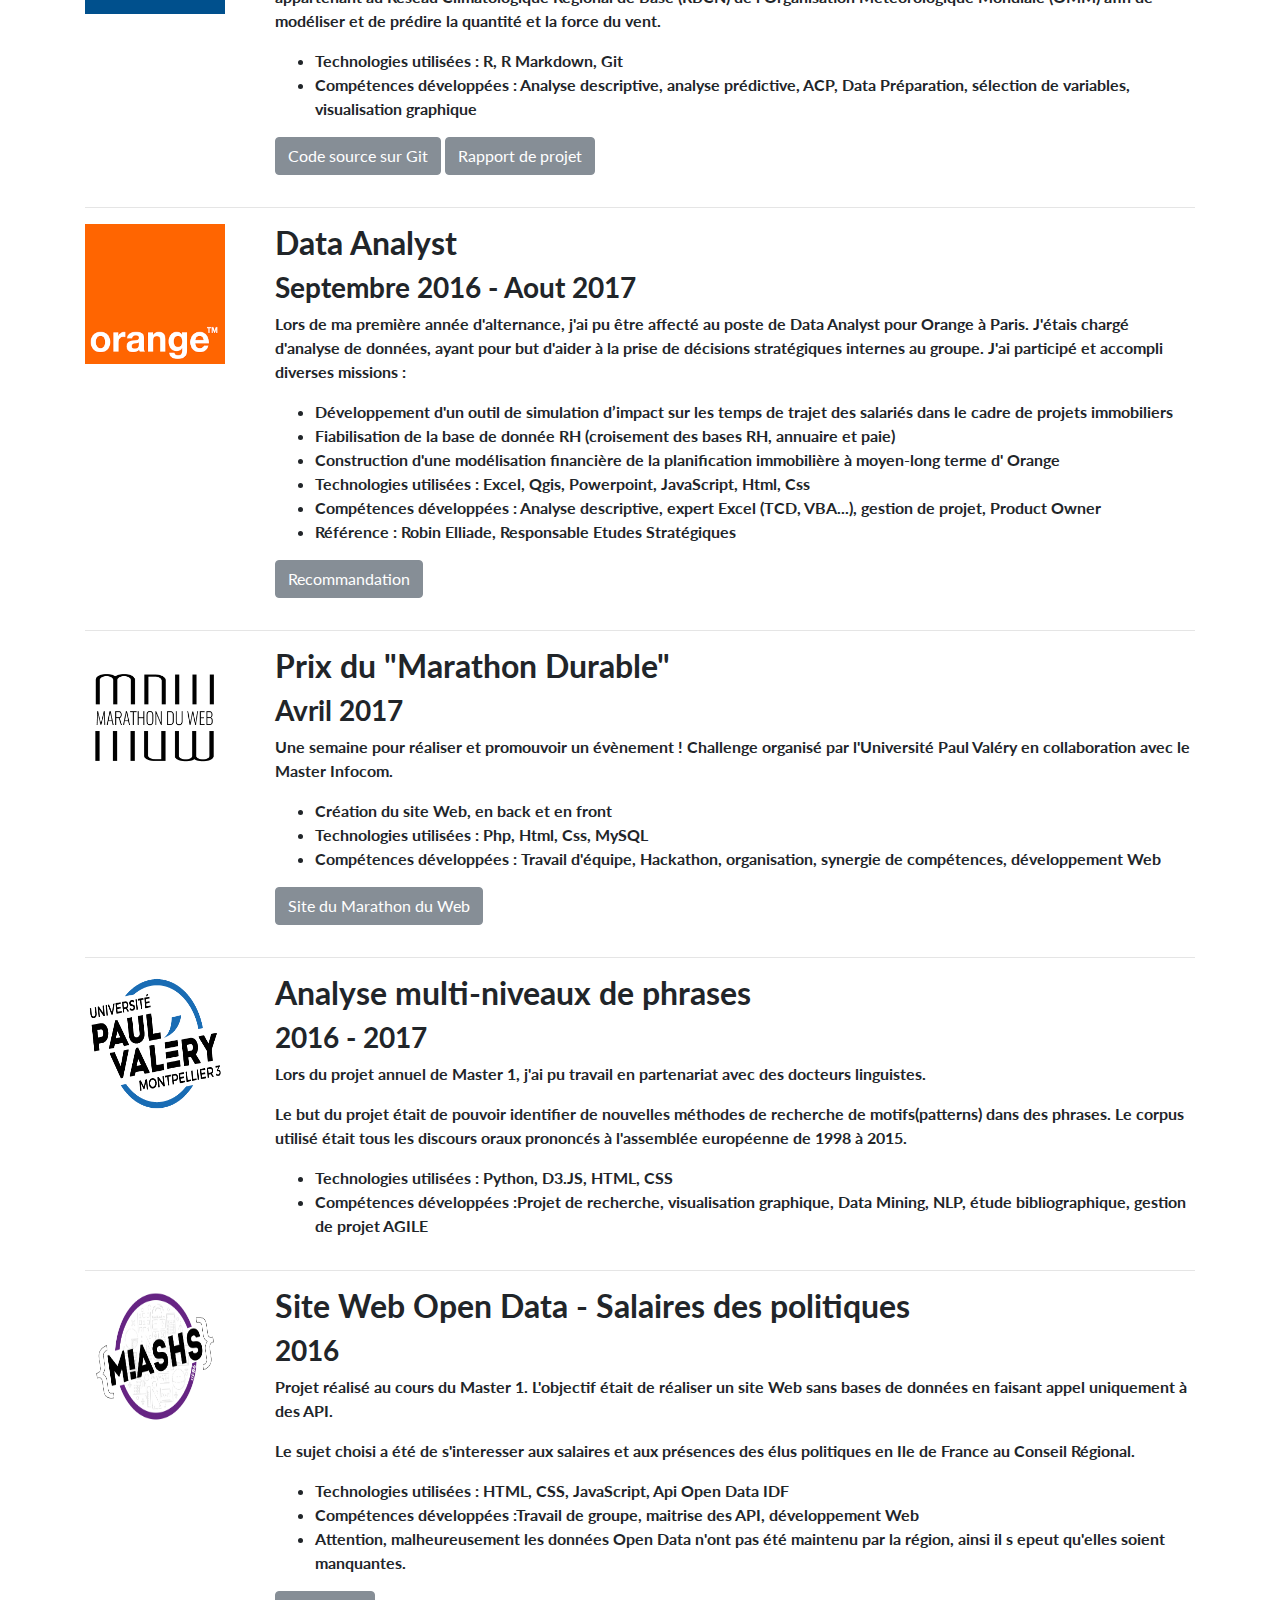
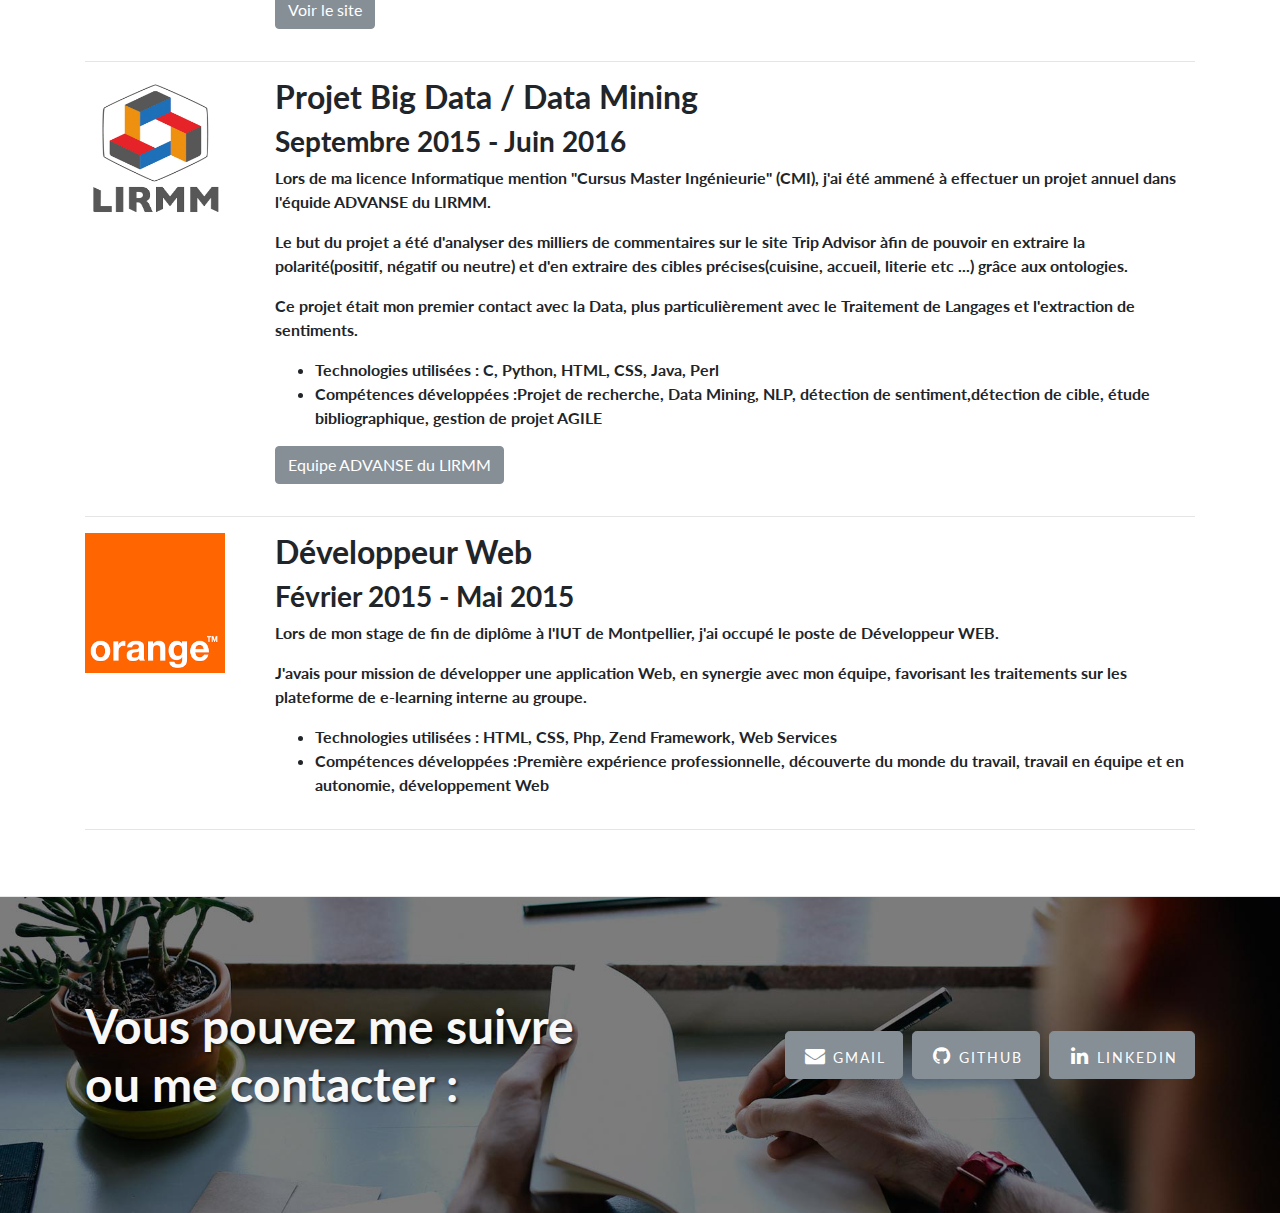
==== commit 07463714: "Update index.html" ====
--- a/index.html
+++ b/index.html
@@ -501,7 +501,7 @@
         </div>
          
           
-          <div class="col-lg-10" >
+          
         
            <div class="col-lg-2">
             <img  src="orange.png" alt="Generic placeholder image" width="140" height="140">
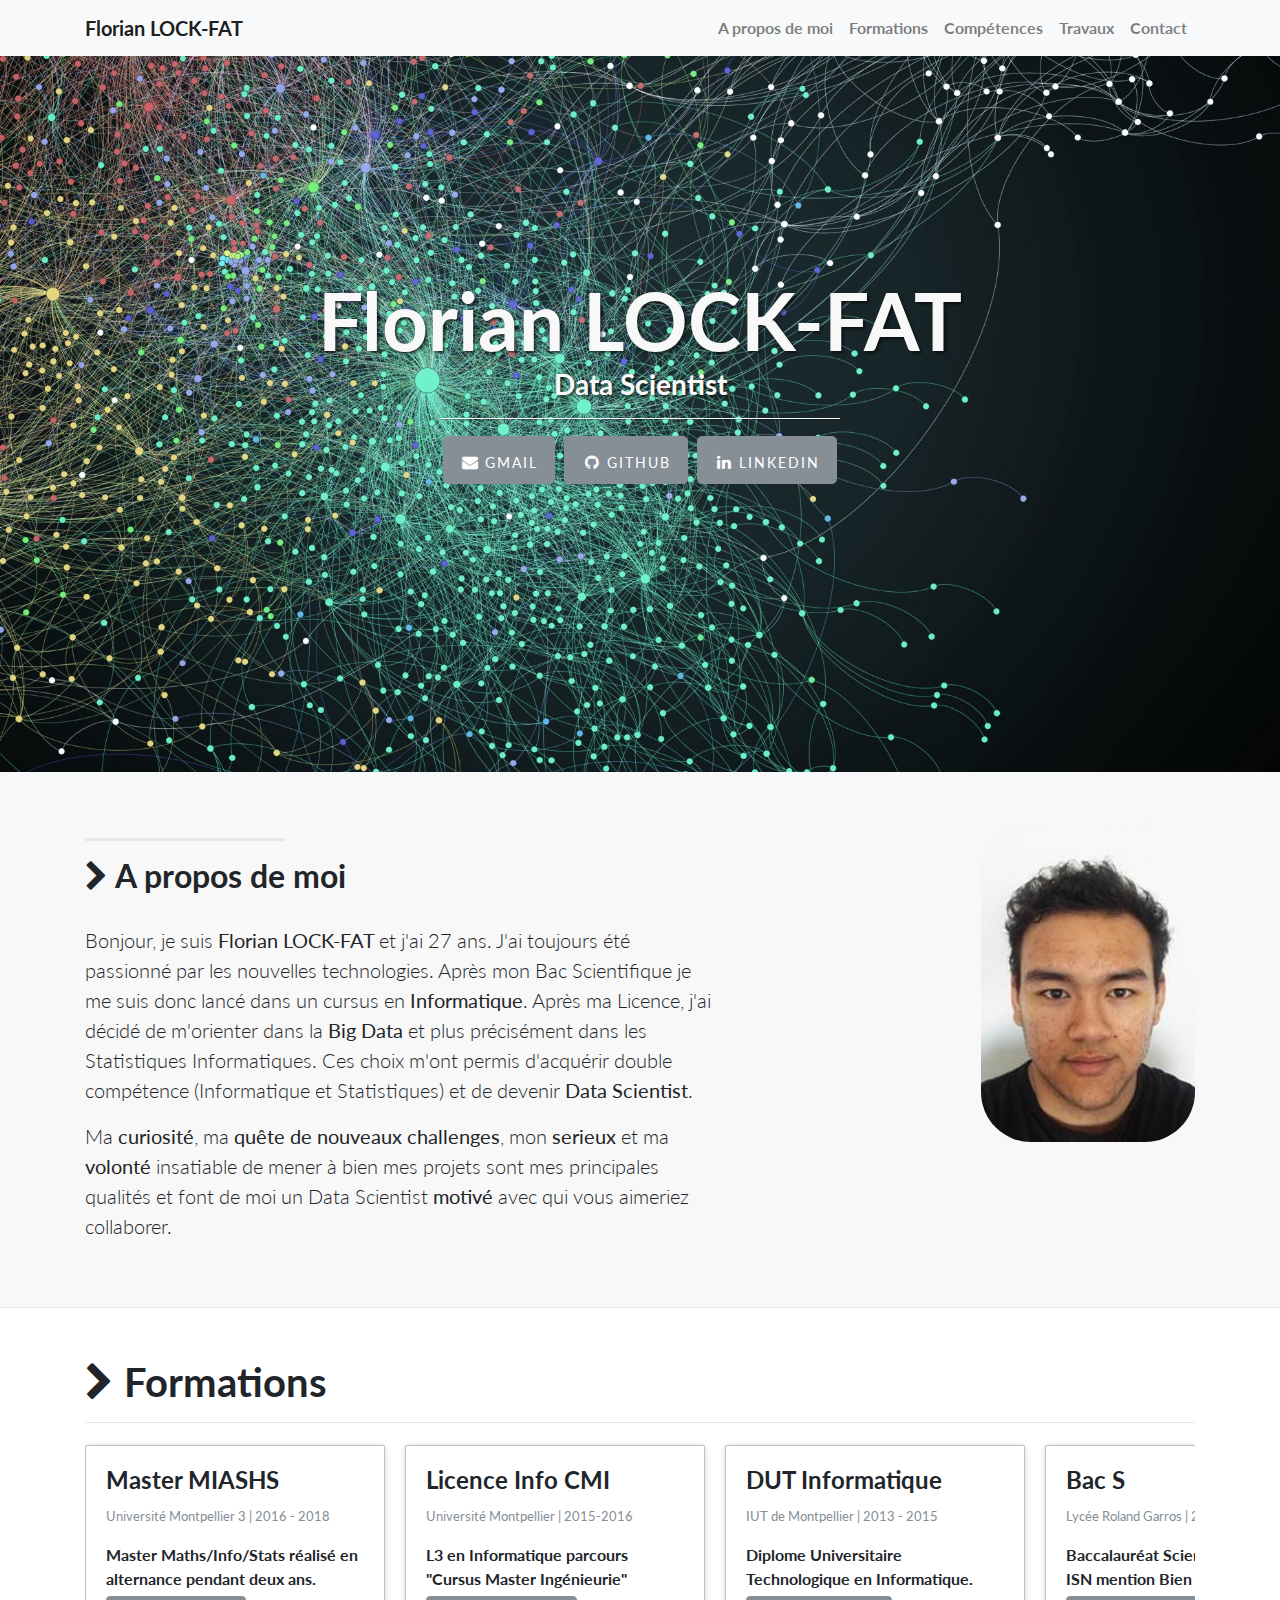
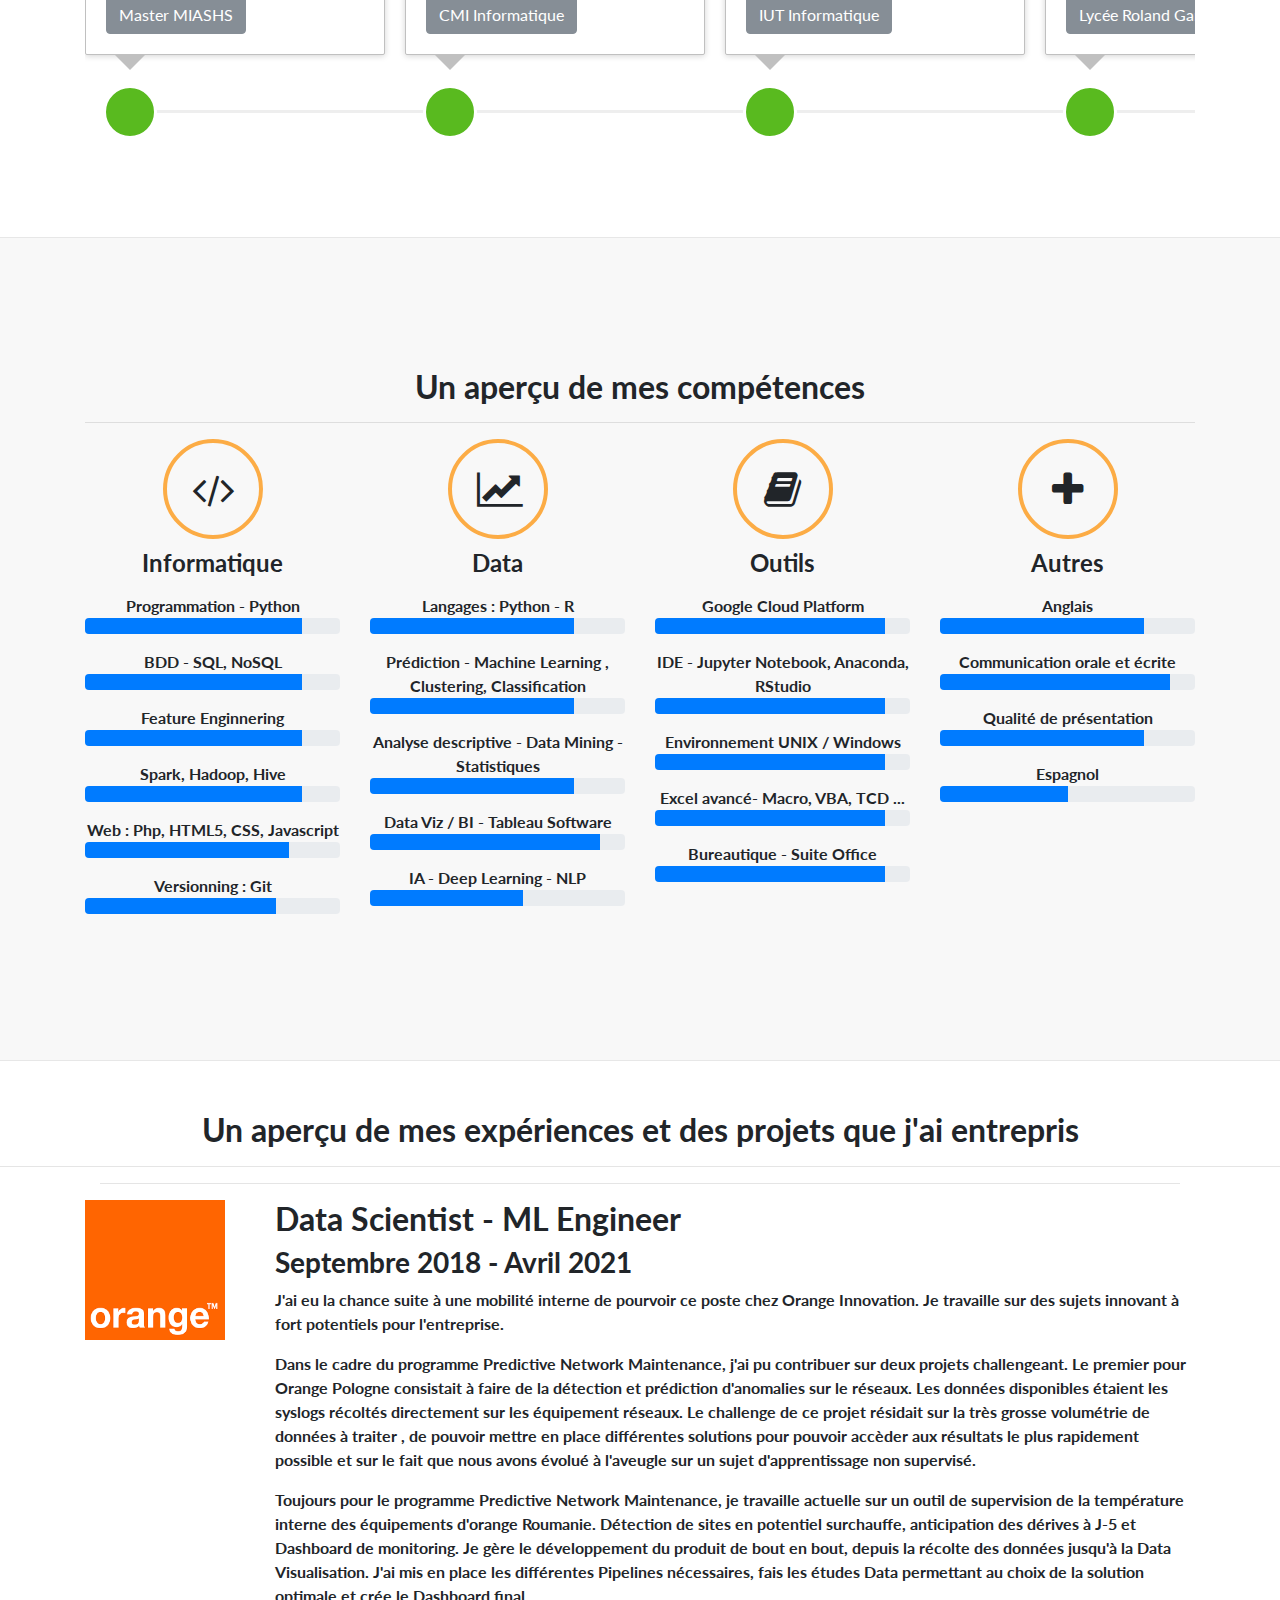
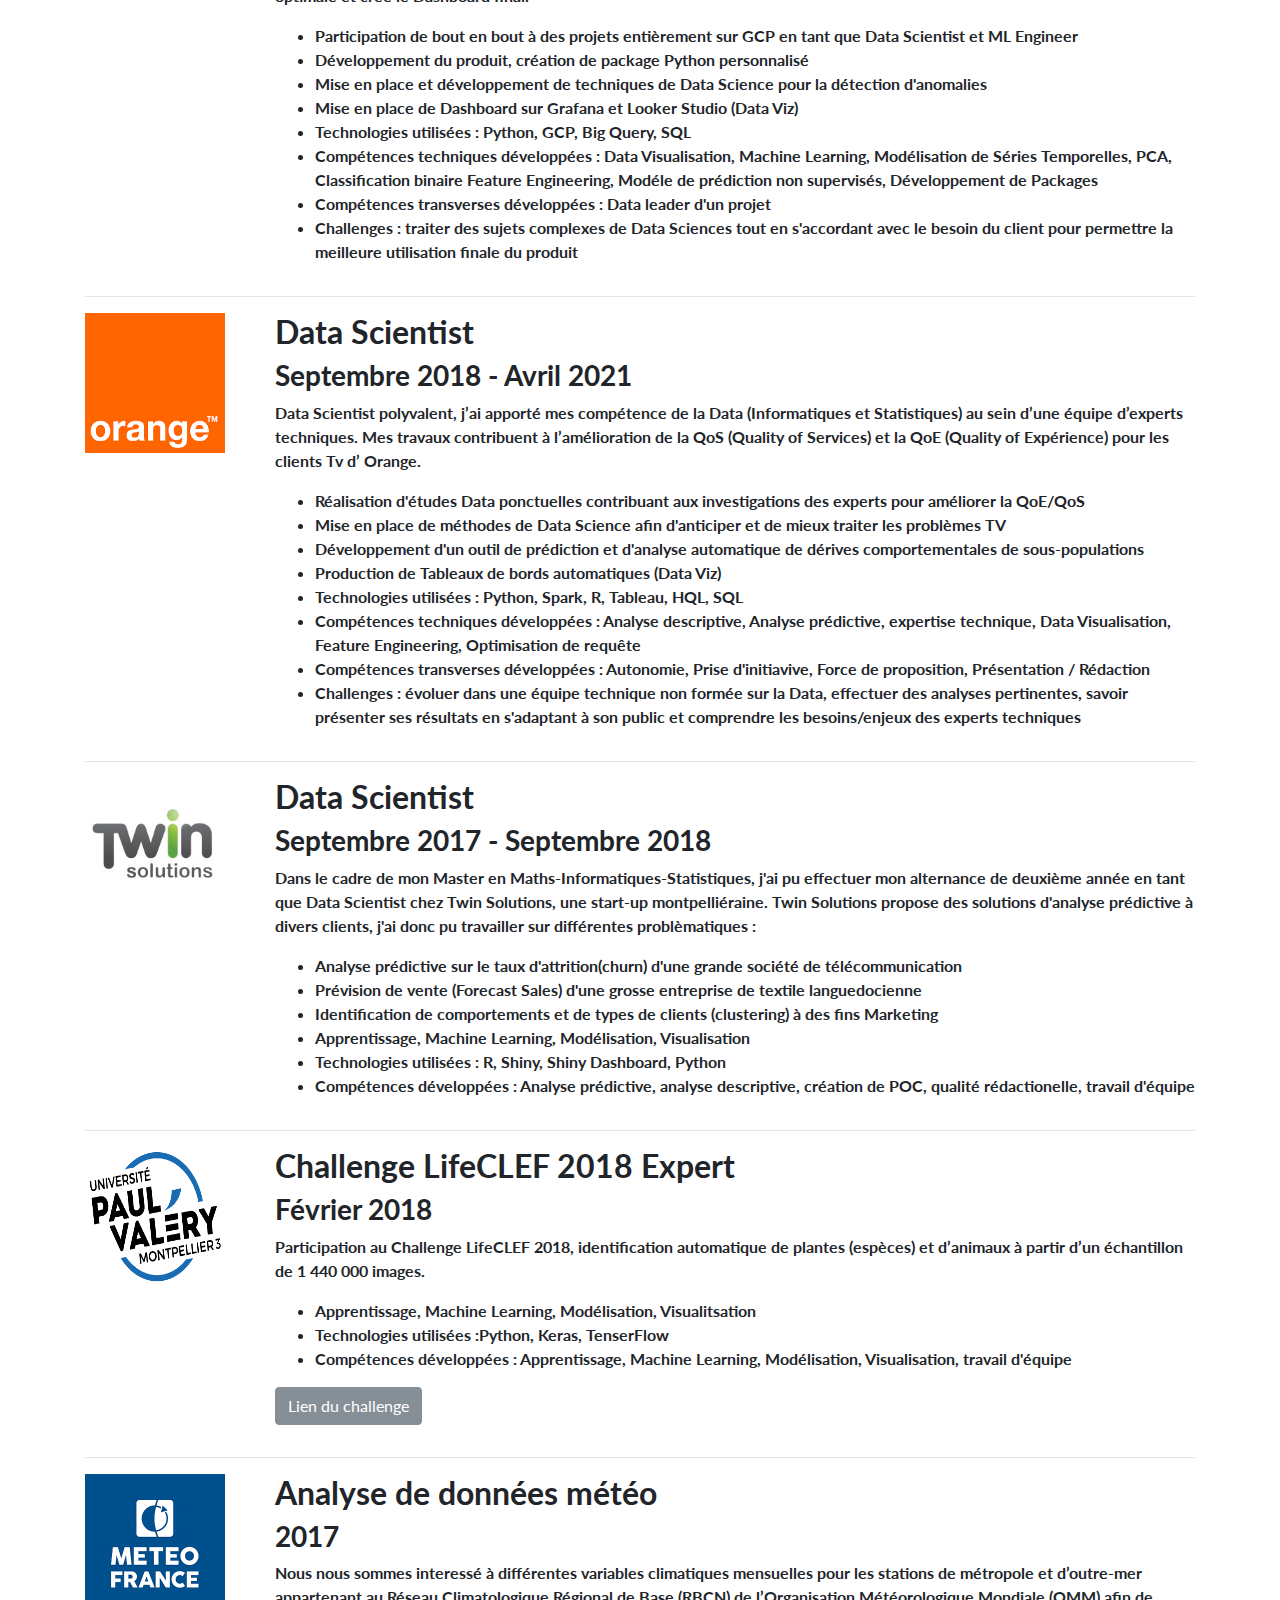
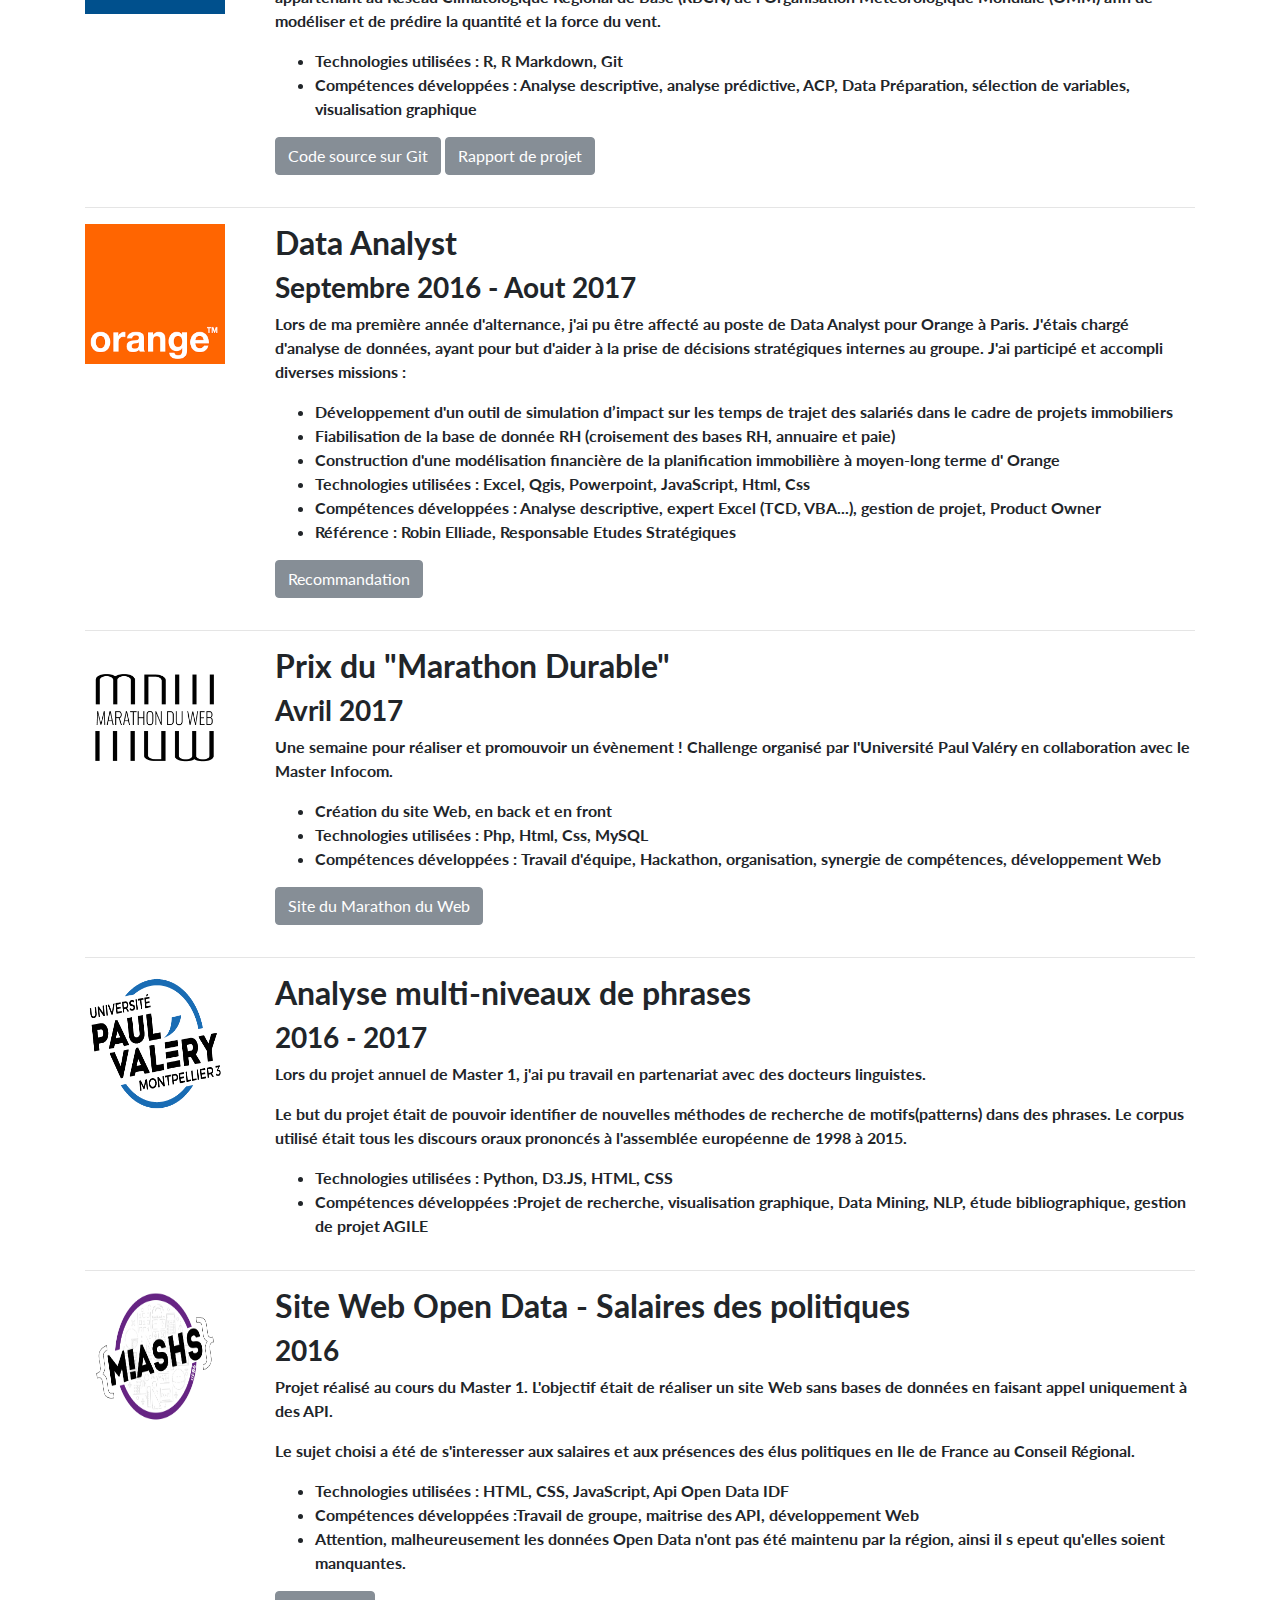
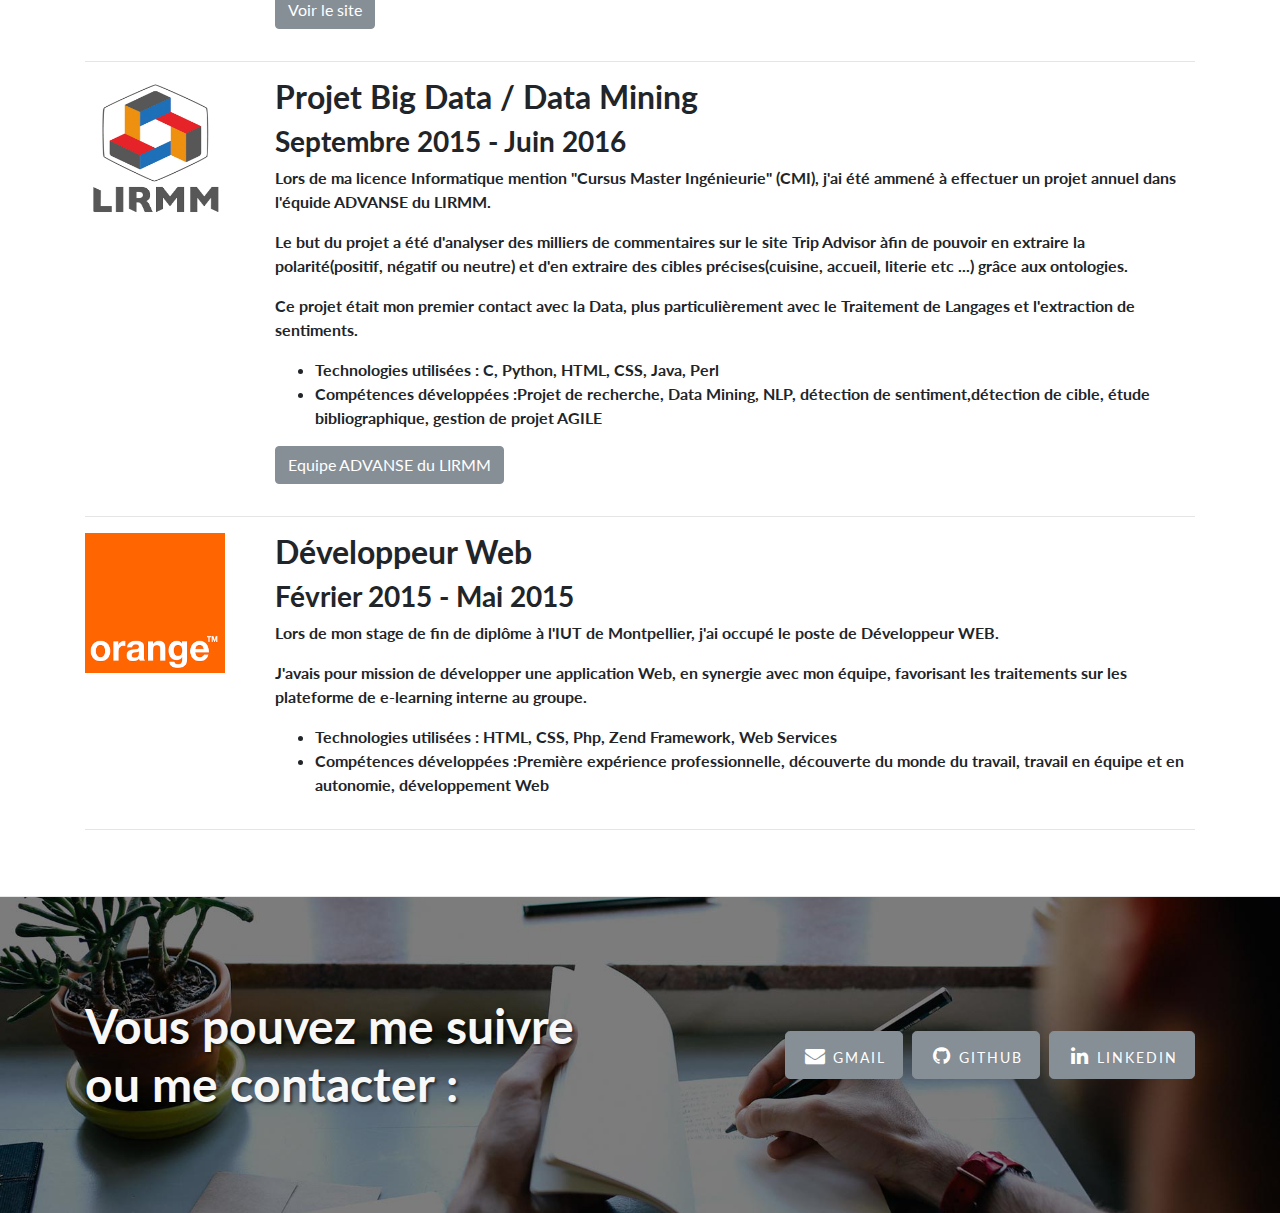
==== commit 66a06a70: "Update index.html" ====
--- a/index.html
+++ b/index.html
@@ -302,7 +302,7 @@
       <h4>Data</h4>
       <p>
         <div>
-      <div >Langages : Python - R - Shiny</div>
+      <div >Langages : Python - R </div>
         <div class="progress" style="width: 100%">
         <div class="progress-bar progress-bar-success" role="progressbar" aria-valuenow="90" aria-valuemin="0" aria-valuemax="100" style="width: 80%;float:right">
         </div>
@@ -330,7 +330,7 @@
 
       <p>
         <div>
-      <div >Data Viz / BI - Tableau</div>
+      <div >Data Viz / BI - Tableau Software</div>
         <div class="progress" style="width: 100%">
         <div class="progress-bar progress-bar-success" role="progressbar" aria-valuenow="80" aria-valuemin="0" aria-valuemax="100" style="width: 90%;float:right">
         </div>
@@ -354,7 +354,7 @@
       <h4>Outils</h4>
       <p>
         <div>
-      <div >Tableau Software </div>
+      <div > Google Cloud Platform </div>
         <div class="progress" style="width: 100%">
         <div class="progress-bar progress-bar-success" role="progressbar" aria-valuenow="90" aria-valuemin="0" aria-valuemax="100" style="width: 90%;float:right">
         </div>
